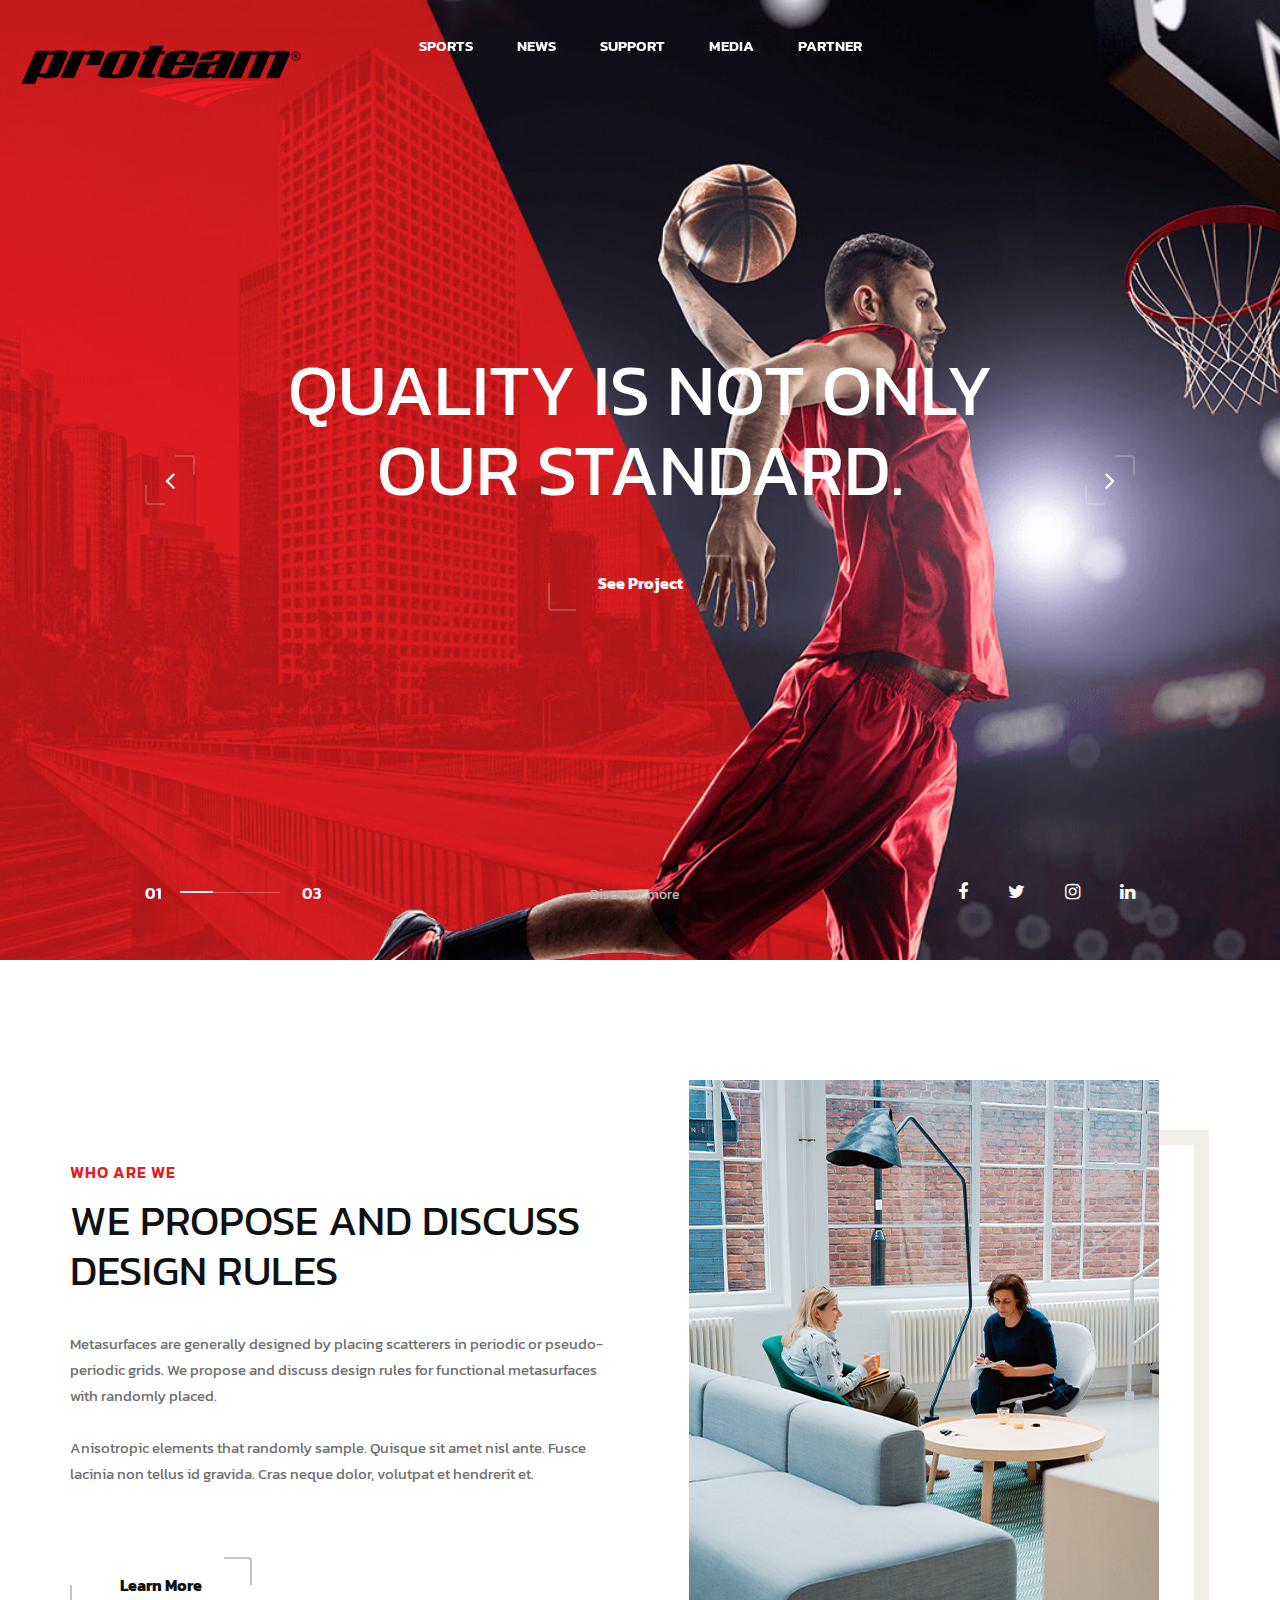
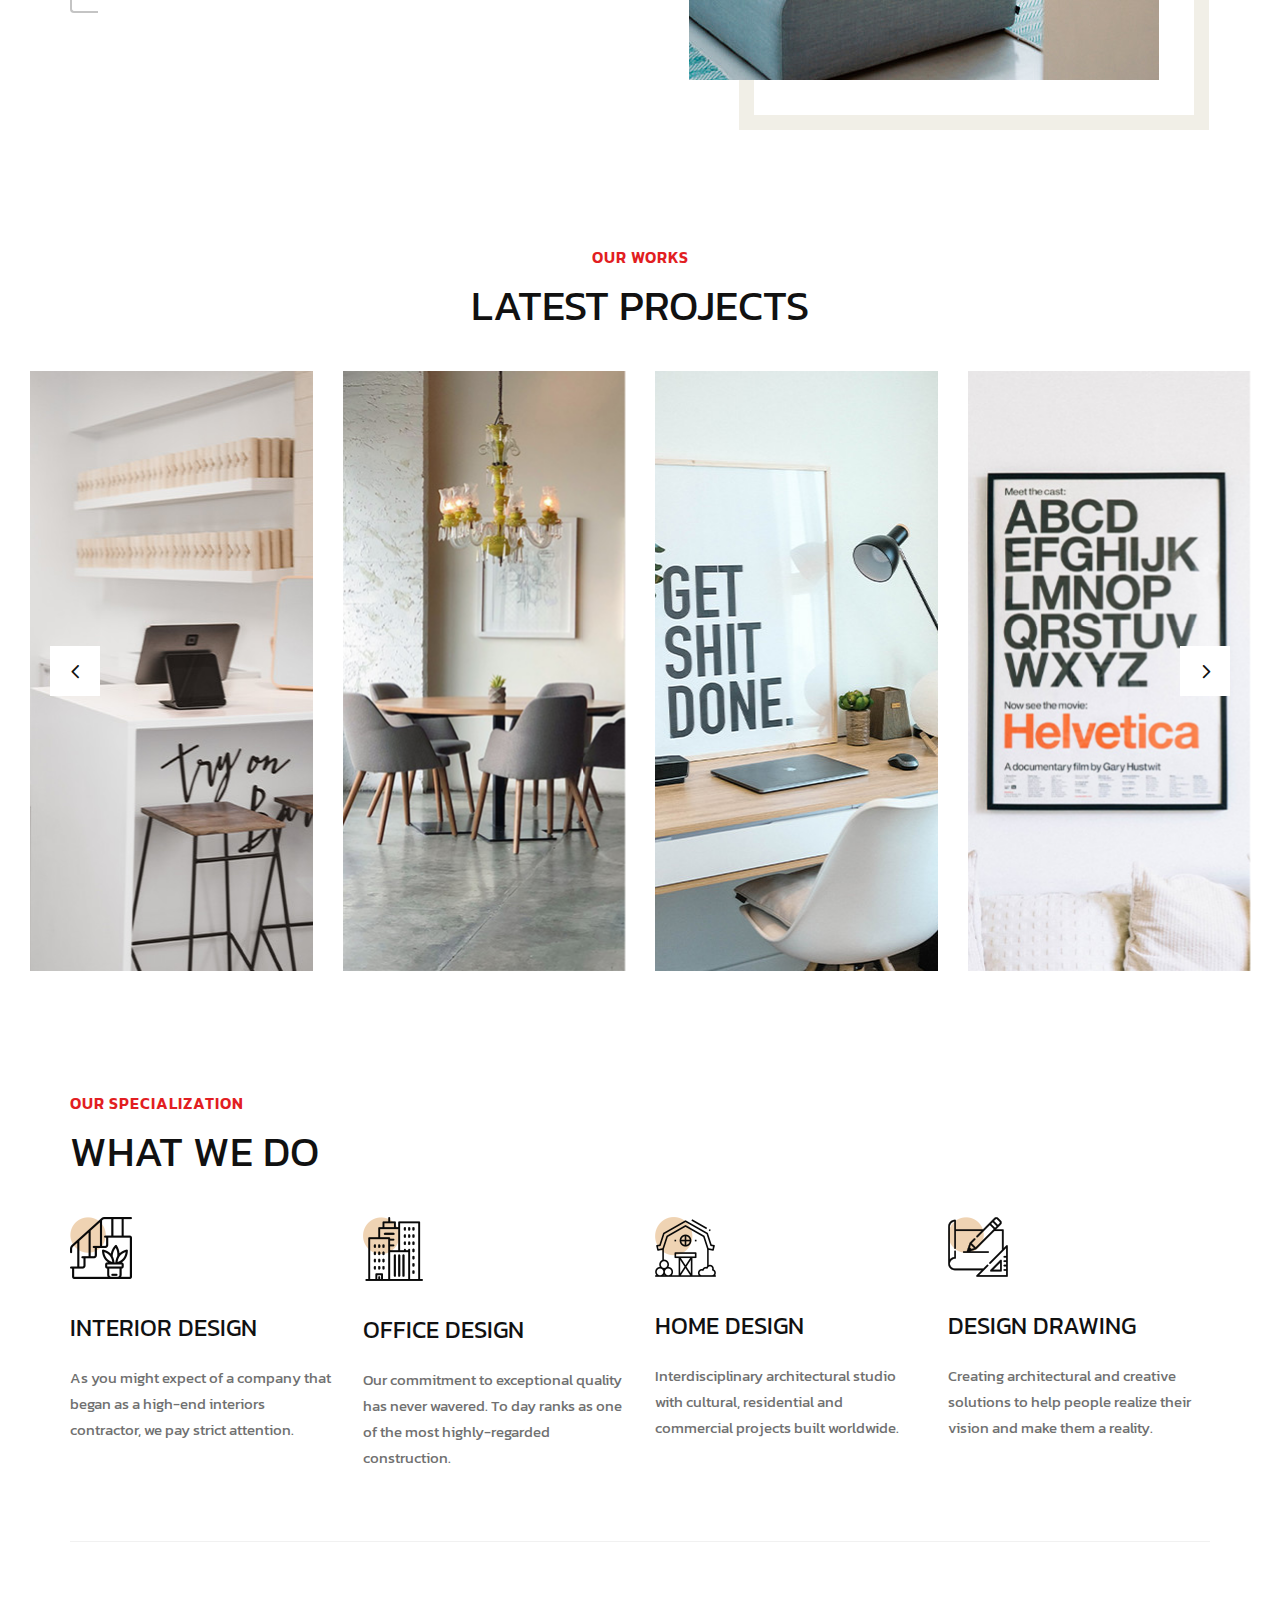
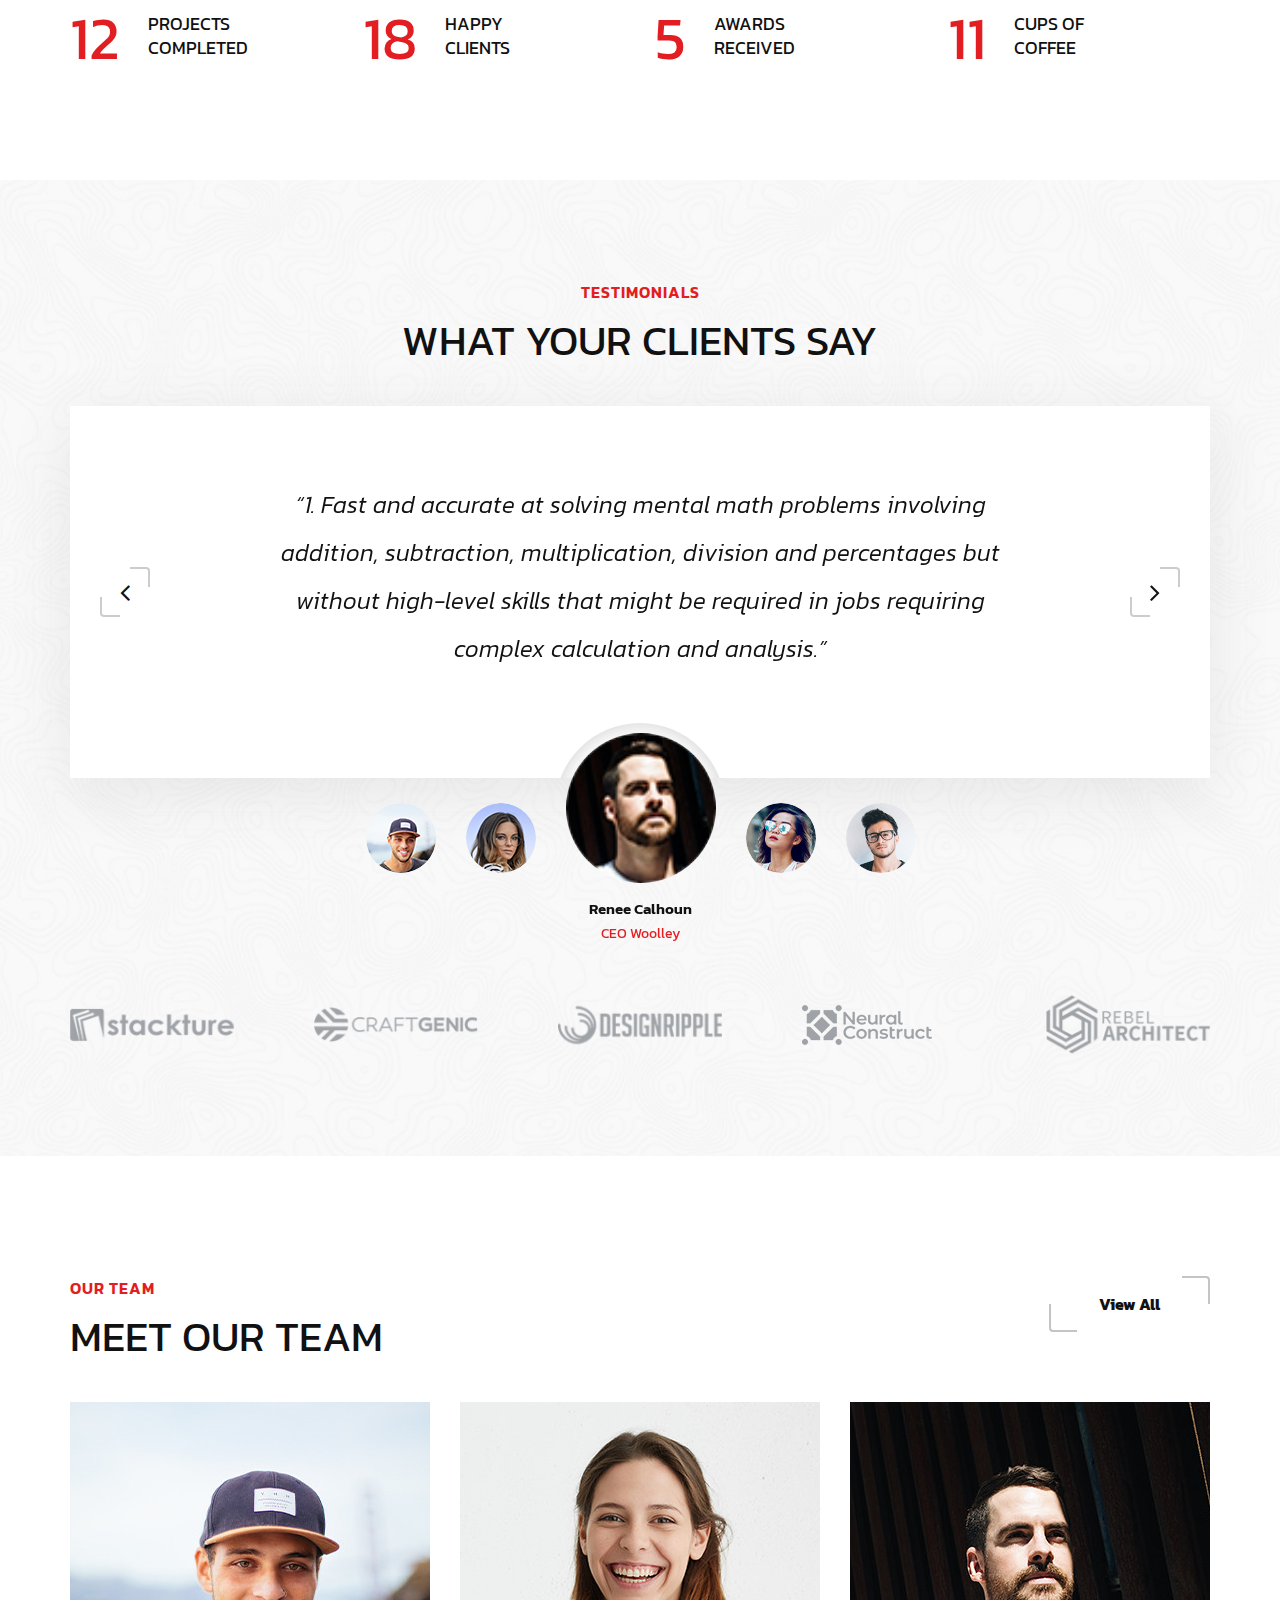
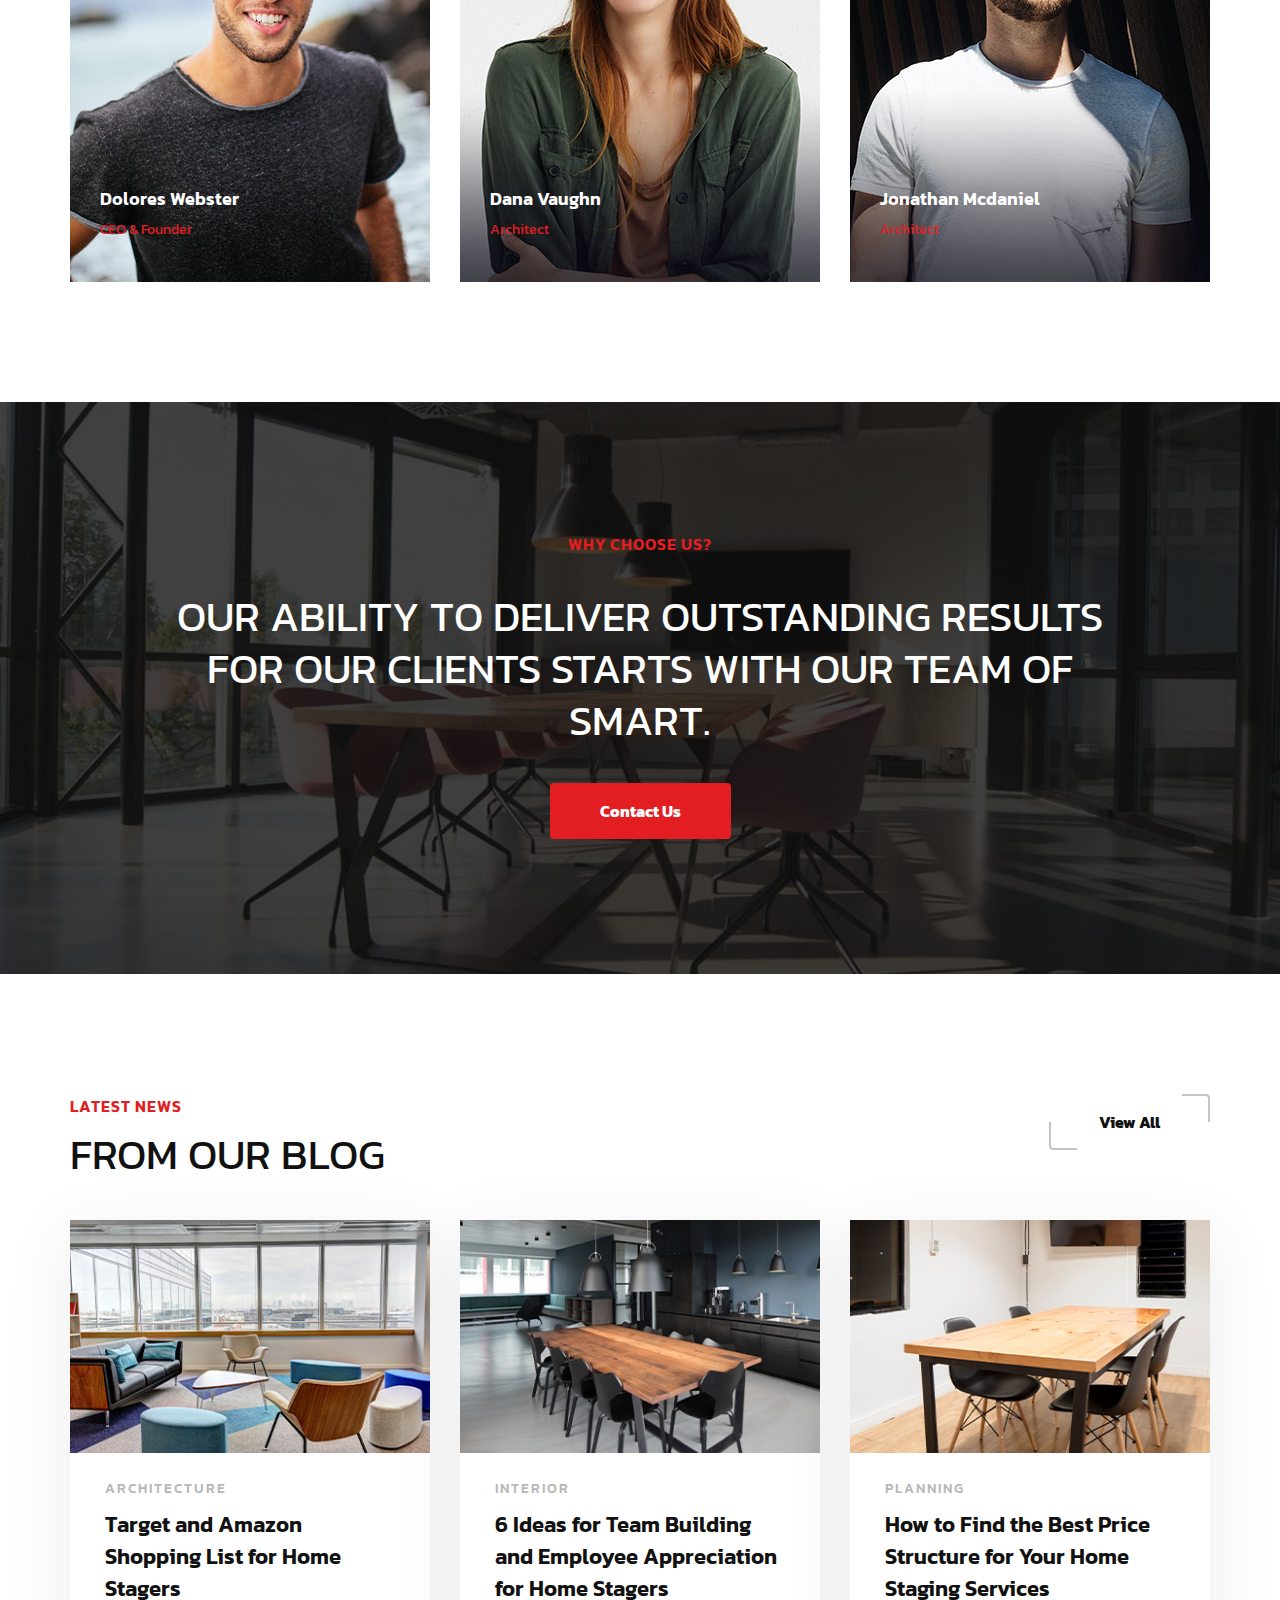
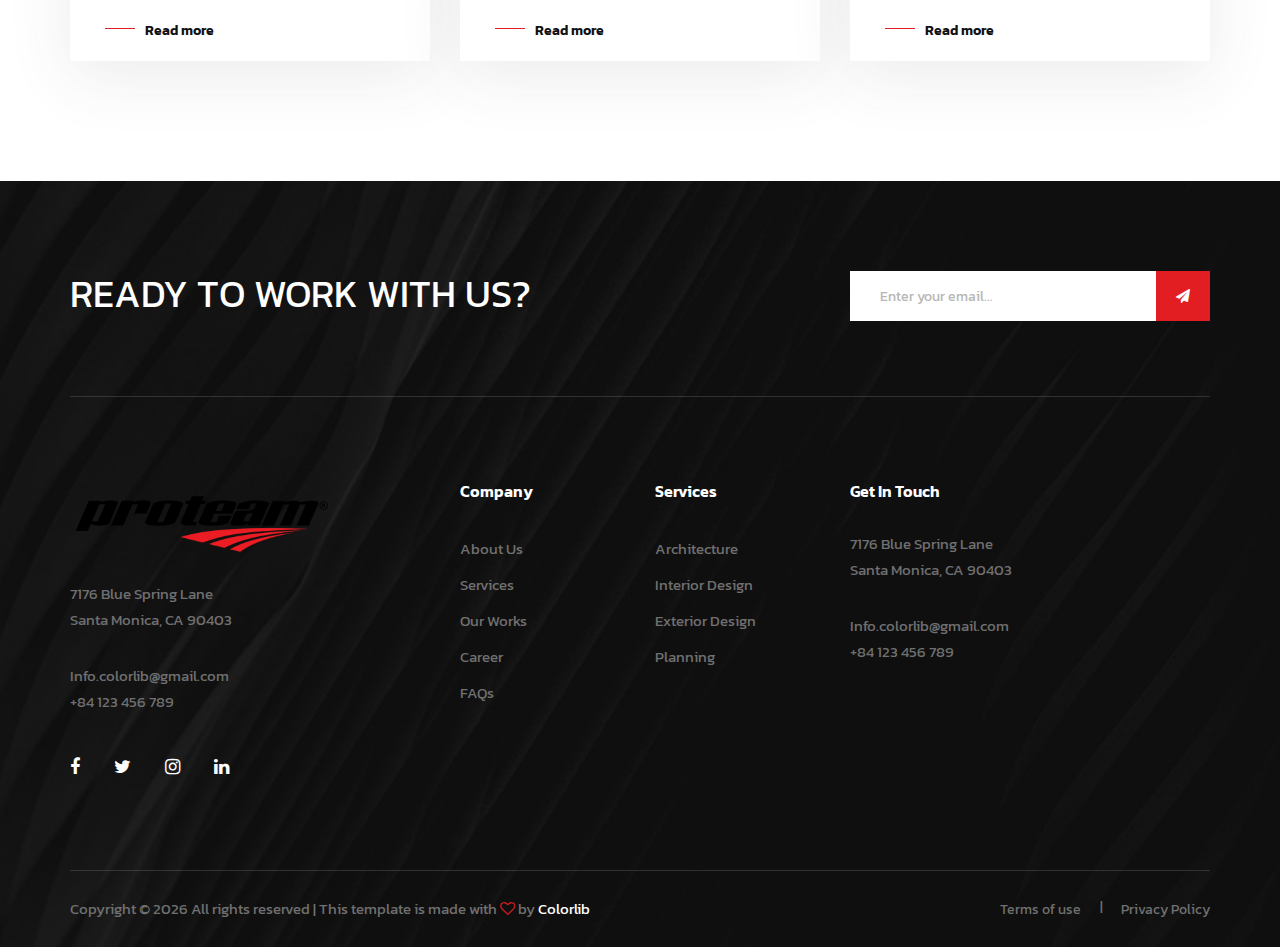
==== index.html @ 9d02757e "first commit" ====
<!DOCTYPE html>
<html lang="zxx">

<head>
    <meta charset="UTF-8">
    <meta name="description" content="Staging Template">
    <meta name="keywords" content="Staging, unica, creative, html">
    <meta name="viewport" content="width=device-width, initial-scale=1.0">
    <meta http-equiv="X-UA-Compatible" content="ie=edge">
    <title>Staging | Template</title>

    <!-- Google Font -->
    <link href="https://fonts.googleapis.com/css2?family=Kanit:wght@300;400;500;600;700;800;900&display=swap" rel="stylesheet">
    <link href="https://fonts.googleapis.com/css2?family=Kanit&display=swap" rel="stylesheet">

    <!-- Css Styles -->
    <link rel="stylesheet" href="css/bootstrap.min.css" type="text/css">
    <link rel="stylesheet" href="css/font-awesome.min.css" type="text/css">
    <link rel="stylesheet" href="css/elegant-icons.css" type="text/css">
    <link rel="stylesheet" href="css/owl.carousel.min.css" type="text/css">
    <link rel="stylesheet" href="css/slicknav.min.css" type="text/css">
    <link rel="stylesheet" href="css/slick.css" type="text/css">
    <link rel="stylesheet" href="css/style.css" type="text/css">
</head>

<body>
    <!-- Page Preloder -->
    <div id="preloder">
        <div class="loader"></div>
    </div>

    <!-- Offcanvas Menu Begin -->
    <div class="offcanvas-menu-overlay"></div>
    <div class="offcanvas-menu-wrapper">
        <div class="offcanvas__logo">
            <a href="#"><img src="img/logo.png" alt=""></a>
        </div>
        <div id="mobile-menu-wrap"></div>
        <div class="offcanvas__widget">
            <span>Call us for any questions</span>
            <h4>+01 123 456 789</h4>
        </div>
    </div>
    <!-- Offcanvas Menu End -->

    <!-- Header Section Begin -->
    <header class="header">
        <div class="container-fluid">
            <div class="row">
                <div class="col-lg-3">
                    <div class="header__logo">
                        <a href="#"><img src="img/logo.png" alt=""></a>
                    </div>
                </div>
                <div class="col-lg-6">
                    <nav class="header__menu mobile-menu">
                        <!-- <ul>
                            <li class="active"><a href="./index.html">Home</a></li>
                            <li><a href="./projects.html">Projects</a></li>
                            <li><a href="./about.html">About</a></li>
                            <li><a href="#">Pages</a>
                                <ul class="dropdown">
                                    <li><a href="./Project-details.html">Project Details</a></li>
                                    <li><a href="./about.html">About</a></li>
                                    <li><a href="./services.html">Services</a></li>
                                    <li><a href="./blog-details.html">Blog Details</a></li>
                                </ul>
                            </li>
                            <li><a href="./blog.html">Blog</a></li>
                            <li><a href="./contact.html">Contact</a></li>
                        </ul> -->
                        <ul>
                            <li><a href="#">SPORTS</a>
                                <ul class="dropdown">
                                    <li><a href="./Project-details.html">Project Details</a></li>
                                    <li><a href="./about.html">About</a></li>
                                    <li><a href="./services.html">Services</a></li>
                                    <li><a href="./blog-details.html">Blog Details</a></li>
                                </ul>
                            </li>
                            <li><a href="./projects.html">NEWS</a></li>
                            <li><a href="#">SUPPORT</a>
                                <ul class="dropdown">
                                    <li><a href="./Project-details.html">Project Details</a></li>
                                    <li><a href="./about.html">About</a></li>
                                    <li><a href="./services.html">Services</a></li>
                                    <li><a href="./blog-details.html">Blog Details</a></li>
                                </ul>
                            </li>
                            <li><a href="#">MEDIA</a>
                                <ul class="dropdown">
                                    <li><a href="./Project-details.html">Project Details</a></li>
                                    <li><a href="./about.html">About</a></li>
                                    <li><a href="./services.html">Services</a></li>
                                    <li><a href="./blog-details.html">Blog Details</a></li>
                                </ul>
                            </li>
                            <li><a href="#">PARTNER</a>
                                <ul class="dropdown">
                                    <li><a href="./Project-details.html">Project Details</a></li>
                                    <li><a href="./about.html">About</a></li>
                                    <li><a href="./services.html">Services</a></li>
                                    <li><a href="./blog-details.html">Blog Details</a></li>
                                </ul>
                            </li>
                        </ul>
                    </nav>
                </div>
            </div>
            <div class="canvas__open"><i class="fa fa-bars"></i></div>
        </div>
    </header>
    <!-- Header Section End -->

    <!-- Hero Section Begin -->
    <section class="hero">
        <div class="hero__slider owl-carousel">
            <div class="hero__items set-bg" data-setbg="img/banner/banner1.jpg">
                <div class="hero__text">
                    <h2>Quality is not only our standard.</h2>
                    <a href="#" class="primary-btn">See Project</a>
                    <a href="#" class="more_btn">Discover more</a>
                    <div class="hero__social">
                        <a href="#"><i class="fa fa-facebook"></i></a>
                        <a href="#"><i class="fa fa-twitter"></i></a>
                        <a href="#"><i class="fa fa-instagram"></i></a>
                        <a href="#"><i class="fa fa-linkedin"></i></a>
                    </div>
                </div>
            </div>
            <div class="hero__items set-bg" data-setbg="img/banner/banner2.jpg">
                <div class="hero__text">
                    <h2>Quality is not only our standard.</h2>
                    <a href="#" class="primary-btn">See Project</a>
                    <a href="#" class="more_btn">Discover more</a>
                    <div class="hero__social">
                        <a href="#"><i class="fa fa-facebook"></i></a>
                        <a href="#"><i class="fa fa-twitter"></i></a>
                        <a href="#"><i class="fa fa-instagram"></i></a>
                        <a href="#"><i class="fa fa-linkedin"></i></a>
                    </div>
                </div>
            </div>
            <div class="hero__items set-bg" data-setbg="img/banner/banner1.jpg">
                <div class="hero__text">
                    <h2>Quality is not only our standard.</h2>
                    <a href="#" class="primary-btn">See Project</a>
                    <a href="#" class="more_btn">Discover more</a>
                    <div class="hero__social">
                        <a href="#"><i class="fa fa-facebook"></i></a>
                        <a href="#"><i class="fa fa-twitter"></i></a>
                        <a href="#"><i class="fa fa-instagram"></i></a>
                        <a href="#"><i class="fa fa-linkedin"></i></a>
                    </div>
                </div>
            </div>
        </div>
        <div class="slide-num" id="snh-1"></div>
        <div class="slider__progress"><span></span></div>
    </section>
    <!-- Hero Section End -->

    <!-- About Section Begin -->
    <section class="about spad">
        <div class="container">
            <div class="row">
                <div class="col-lg-6">
                    <div class="about__text">
                        <div class="section-title">
                            <span>who are we</span>
                            <h2>We propose and discuss design rules</h2>
                        </div>
                        <div class="about__para__text">
                            <p>Metasurfaces are generally designed by placing scatterers in periodic or pseudo-periodic grids. We propose and discuss design rules for functional metasurfaces with randomly placed.
                            </p>
                            <p>Anisotropic elements that randomly sample. Quisque sit amet nisl ante. Fusce lacinia non tellus id gravida. Cras neque dolor, volutpat et hendrerit et.</p>
                        </div>
                        <a href="#" class="primary-btn normal-btn">Learn More</a>
                    </div>
                </div>
                <div class="col-lg-6">
                    <div class="about__pic">
                        <div class="about__pic__inner">
                            <img src="img/about-pic.jpg" alt="">
                        </div>
                    </div>
                </div>
            </div>
        </div>
    </section>
    <!-- About Section End -->

    <!-- Project Section Begin -->
    <section class="project">
        <div class="container-fluid">
            <div class="row">
                <div class="col-lg-12 text-center">
                    <div class="section-title">
                        <span>Our works</span>
                        <h2>Latest projects</h2>
                    </div>
                </div>
            </div>
            <div class="row">
                <div class="project__slider owl-carousel">
                    <div class="col-lg-3">
                        <div class="project__slider__item set-bg" data-setbg="img/project/project-1.jpg">
                            <div class="project__slider__item__hover">
                                <span>interiors</span>
                                <h5>Lower River Street Astoria</h5>
                            </div>
                        </div>
                    </div>
                    <div class="col-lg-3">
                        <div class="project__slider__item set-bg" data-setbg="img/project/project-2.jpg">
                            <div class="project__slider__item__hover">
                                <span>interiors</span>
                                <h5>Lower River Street Astoria</h5>
                            </div>
                        </div>
                    </div>
                    <div class="col-lg-3">
                        <div class="project__slider__item set-bg" data-setbg="img/project/project-3.jpg">
                            <div class="project__slider__item__hover">
                                <span>interiors</span>
                                <h5>Lower River Street Astoria</h5>
                            </div>
                        </div>
                    </div>
                    <div class="col-lg-3">
                        <div class="project__slider__item set-bg" data-setbg="img/project/project-4.jpg">
                            <div class="project__slider__item__hover">
                                <span>interiors</span>
                                <h5>Lower River Street Astoria</h5>
                            </div>
                        </div>
                    </div>
                    <div class="col-lg-3">
                        <div class="project__slider__item set-bg" data-setbg="img/project/project-2.jpg">
                            <div class="project__slider__item__hover">
                                <span>interiors</span>
                                <h5>Lower River Street Astoria</h5>
                            </div>
                        </div>
                    </div>
                </div>
            </div>
        </div>
    </section>
    <!-- Project Section End -->

    <!-- Services Section Begin -->
    <section class="services spad">
        <div class="container">
            <div class="row">
                <div class="col-lg-12">
                    <div class="section-title">
                        <span>Our specialization</span>
                        <h2>What we do</h2>
                    </div>
                </div>
            </div>
            <div class="row">
                <div class="col-lg-3 col-md-6 col-sm-6">
                    <div class="services__item">
                        <img src="img/services/services-1.png" alt="">
                        <h4>Interior Design</h4>
                        <p>As you might expect of a company that began as a high-end interiors contractor, we pay strict attention.
                        </p>
                    </div>
                </div>
                <div class="col-lg-3 col-md-6 col-sm-6">
                    <div class="services__item">
                        <img src="img/services/services-2.png" alt="">
                        <h4>Office Design</h4>
                        <p>Our commitment to exceptional quality has never wavered. To day ranks as one of the most highly-regarded construction.</p>
                    </div>
                </div>
                <div class="col-lg-3 col-md-6 col-sm-6">
                    <div class="services__item">
                        <img src="img/services/services-3.png" alt="">
                        <h4>Home Design</h4>
                        <p>Interdisciplinary architectural studio with cultural, residential and commercial projects built worldwide.</p>
                    </div>
                </div>
                <div class="col-lg-3 col-md-6 col-sm-6">
                    <div class="services__item">
                        <img src="img/services/services-4.png" alt="">
                        <h4>Design drawing</h4>
                        <p>Creating architectural and creative solutions to help people realize their vision and make them a reality.</p>
                    </div>
                </div>
            </div>
            <div class="counter__content">
                <div class="row">
                    <div class="col-lg-3 col-md-6 col-sm-6">
                        <div class="counter__item">
                            <div class="counter__item__number">
                                <h2 class="count">85</h2>
                            </div>
                            <div class="counter__item__text">
                                <h5>Projects<br /> Completed</h5>
                            </div>
                        </div>
                    </div>
                    <div class="col-lg-3 col-md-6 col-sm-6">
                        <div class="counter__item">
                            <div class="counter__item__number">
                                <h2 class="count">127</h2>
                            </div>
                            <div class="counter__item__text">
                                <h5>Happy<br /> Clients</h5>
                            </div>
                        </div>
                    </div>
                    <div class="col-lg-3 col-md-6 col-sm-6">
                        <div class="counter__item">
                            <div class="counter__item__number">
                                <h2 class="count">36</h2>
                            </div>
                            <div class="counter__item__text">
                                <h5>Awards<br /> Received</h5>
                            </div>
                        </div>
                    </div>
                    <div class="col-lg-3 col-md-6 col-sm-6">
                        <div class="counter__item">
                            <div class="counter__item__number">
                                <h2 class="count">74</h2>
                            </div>
                            <div class="counter__item__text">
                                <h5>Cups Of<br /> Coffee</h5>
                            </div>
                        </div>
                    </div>
                </div>
            </div>
        </div>
    </section>
    <!-- Services Section End -->

    <!-- Testimonial Section Begin -->
    <section class="testimonial spad set-bg" data-setbg="img/testimonial/testimonial-bg.jpg">
        <div class="container">
            <div class="row">
                <div class="col-lg-12 text-center">
                    <div class="section-title">
                        <span>Testimonials</span>
                        <h2>What your clients say</h2>
                    </div>
                </div>
            </div>
            <div class="row">
                <div class="col-lg-12">
                    <div class="testimonial__carousel">
                        <div class="testimonial__item">
                            <div class="row d-flex justify-content-center">
                                <div class="col-xl-9 col-lg-10">
                                    <p>“1. Fast and accurate at solving mental math problems involving addition, subtraction, multiplication, division and percentages but without high-level skills that might be required in jobs requiring complex calculation
                                        and analysis.”
                                    </p>
                                </div>
                            </div>
                        </div>
                        <div class="testimonial__item">
                            <div class="row d-flex justify-content-center">
                                <div class="col-xl-9 col-lg-10">
                                    <p>“2. Fast and accurate at solving mental math problems involving addition, subtraction, multiplication, division and percentages but without high-level skills that might be required in jobs requiring complex calculation
                                        and analysis.”
                                    </p>
                                </div>
                            </div>
                        </div>
                        <div class="testimonial__item">
                            <div class="row d-flex justify-content-center">
                                <div class="col-xl-9 col-lg-10">
                                    <p>“3. Fast and accurate at solving mental math problems involving addition, subtraction, multiplication, division and percentages but without high-level skills that might be required in jobs requiring complex calculation
                                        and analysis.”
                                    </p>
                                </div>
                            </div>
                        </div>
                        <div class="testimonial__item">
                            <div class="row d-flex justify-content-center">
                                <div class="col-xl-9 col-lg-10">
                                    <p>“4. Fast and accurate at solving mental math problems involving addition, subtraction, multiplication, division and percentages but without high-level skills that might be required in jobs requiring complex calculation
                                        and analysis.”
                                    </p>
                                </div>
                            </div>
                        </div>
                        <div class="testimonial__item">
                            <div class="row d-flex justify-content-center">
                                <div class="col-lg-9">
                                    <p>“5. Fast and accurate at solving mental math problems involving addition, subtraction, multiplication, division and percentages but without high-level skills that might be required in jobs requiring complex calculation
                                        and analysis.”
                                    </p>
                                </div>
                            </div>
                        </div>
                    </div>
                </div>
            </div>
            <div class="row d-flex justify-content-center">
                <div class="col-xl-6 col-lg-8 col-md-7 col-sm-10 ">
                    <div class="testimonial__client">
                        <div class="testimonial__client__item add">
                            <div class="testimonial__client__pic">
                                <img src="img/testimonial/ta-1.png" alt="">
                            </div>
                            <div class="testimonial__client__text">
                                <h5>Renee Calhoun</h5>
                                <span>CEO Woolley</span>
                            </div>
                        </div>
                        <div class="testimonial__client__item">
                            <div class="testimonial__client__pic">
                                <img src="img/testimonial/ta-2.png" alt="">
                            </div>
                            <div class="testimonial__client__text">
                                <h5>Renee Calhoun</h5>
                                <span>CEO Woolley</span>
                            </div>
                        </div>
                        <div class="testimonial__client__item">
                            <div class="testimonial__client__pic">
                                <img src="img/testimonial/ta-3.png" alt="">
                            </div>
                            <div class="testimonial__client__text">
                                <h5>Renee Calhoun</h5>
                                <span>CEO Woolley</span>
                            </div>
                        </div>
                        <div class="testimonial__client__item">
                            <div class="testimonial__client__pic">
                                <img src="img/testimonial/ta-4.png" alt="">
                            </div>
                            <div class="testimonial__client__text">
                                <h5>Renee Calhoun</h5>
                                <span>CEO Woolley</span>
                            </div>
                        </div>
                        <div class="testimonial__client__item">
                            <div class="testimonial__client__pic">
                                <img src="img/testimonial/ta-5.png" alt="">
                            </div>
                            <div class="testimonial__client__text">
                                <h5>Renee Calhoun</h5>
                                <span>CEO Woolley</span>
                            </div>
                        </div>
                    </div>
                </div>
            </div>
            <div class="row">
                <div class="col-lg-12">
                    <div class="logo__carousel owl-carousel">
                        <div class="logo__carousel__item">
                            <a href="#"><img src="img/logo/logo-1.png" alt=""></a>
                        </div>
                        <div class="logo__carousel__item">
                            <a href="#"><img src="img/logo/logo-2.png" alt=""></a>
                        </div>
                        <div class="logo__carousel__item">
                            <a href="#"><img src="img/logo/logo-3.png" alt=""></a>
                        </div>
                        <div class="logo__carousel__item">
                            <a href="#"><img src="img/logo/logo-4.png" alt=""></a>
                        </div>
                        <div class="logo__carousel__item">
                            <a href="#"><img src="img/logo/logo-5.png" alt=""></a>
                        </div>
                        <div class="logo__carousel__item">
                            <a href="#"><img src="img/logo/logo-3.png" alt=""></a>
                        </div>
                    </div>
                </div>
            </div>
        </div>
    </section>
    <!-- Testimonial Section End -->

    <!-- Team Section Begin -->
    <section class="team spad">
        <div class="container">
            <div class="row">
                <div class="col-lg-9 col-md-8 col-sm-6">
                    <div class="section-title">
                        <span>Our Team</span>
                        <h2>Meet our team</h2>
                    </div>
                </div>
                <div class="col-lg-3 col-md-4 col-sm-6">
                    <div class="team__btn">
                        <a href="#" class="primary-btn normal-btn">View All</a>
                    </div>
                </div>
            </div>
            <div class="row">
                <div class="col-lg-4 col-md-6">
                    <div class="team__item set-bg" data-setbg="img/team/team-1.jpg">
                        <div class="team__text">
                            <div class="team__title">
                                <h5>Dolores Webster</h5>
                                <span>CEO & Founder</span>
                            </div>
                            <p>Vestibulum dapibus odio quam, sit amet hendrerit dui ultricies consectetur. Ut viverra porta leo, non tincidunt mauris condimentum eget. Vivamus non turpis elit. Aenean ultricies nisl sit amet.</p>
                            <div class="team__social">
                                <a href="#"><i class="fa fa-facebook"></i></a>
                                <a href="#"><i class="fa fa-twitter"></i></a>
                                <a href="#"><i class="fa fa-instagram"></i></a>
                            </div>
                        </div>
                    </div>
                </div>
                <div class="col-lg-4 col-md-6">
                    <div class="team__item set-bg" data-setbg="img/team/team-2.jpg">
                        <div class="team__text">
                            <div class="team__title">
                                <h5>Dana Vaughn</h5>
                                <span>Architect</span>
                            </div>
                            <p>Vestibulum dapibus odio quam, sit amet hendrerit dui ultricies consectetur. Ut viverra porta leo, non tincidunt mauris condimentum eget. Vivamus non turpis elit. Aenean ultricies nisl sit amet.</p>
                            <div class="team__social">
                                <a href="#"><i class="fa fa-facebook"></i></a>
                                <a href="#"><i class="fa fa-twitter"></i></a>
                                <a href="#"><i class="fa fa-instagram"></i></a>
                            </div>
                        </div>
                    </div>
                </div>
                <div class="col-lg-4 col-md-6">
                    <div class="team__item set-bg" data-setbg="img/team/team-3.jpg">
                        <div class="team__text">
                            <div class="team__title">
                                <h5>Jonathan Mcdaniel</h5>
                                <span>Architect</span>
                            </div>
                            <p>Vestibulum dapibus odio quam, sit amet hendrerit dui ultricies consectetur. Ut viverra porta leo, non tincidunt mauris condimentum eget. Vivamus non turpis elit. Aenean ultricies nisl sit amet.</p>
                            <div class="team__social">
                                <a href="#"><i class="fa fa-facebook"></i></a>
                                <a href="#"><i class="fa fa-twitter"></i></a>
                                <a href="#"><i class="fa fa-instagram"></i></a>
                            </div>
                        </div>
                    </div>
                </div>
            </div>
        </div>
    </section>
    <!-- Team Section End -->

    <!-- Call To Action Section Begin -->
    <section class="callto spad set-bg" data-setbg="img/call-bg.jpg">
        <div class="container">
            <div class="row d-flex justify-content-center">
                <div class="col-lg-10 text-center">
                    <div class="callto__text">
                        <span>Why choose us?</span>
                        <h2>Our Ability To Deliver Outstanding Results For Our Clients Starts With Our Team Of Smart.
                        </h2>
                        <a href="#" class="primary-btn">Contact Us</a>
                    </div>
                </div>
            </div>
        </div>
    </section>
    <!-- Call To Action Section End -->

    <!-- Latest Section Begin -->
    <section class="latest spad">
        <div class="container">
            <div class="row">
                <div class="col-lg-9 col-md-8 col-sm-6">
                    <div class="section-title">
                        <span>Latest News</span>
                        <h2>From our blog</h2>
                    </div>
                </div>
                <div class="col-lg-3 col-md-4 col-sm-6">
                    <div class="latest__btn">
                        <a href="#" class="primary-btn normal-btn">View All</a>
                    </div>
                </div>
            </div>
            <div class="row">
                <div class="col-lg-4 col-md-6 col-sm-6">
                    <div class="latest__item">
                        <div class="latest__item__pic">
                            <img src="img/blog/latest-1.jpg" alt="">
                        </div>
                        <div class="latest__item__text">
                            <span>Architecture</span>
                            <h4>Target and Amazon Shopping List for Home Stagers</h4>
                            <a href="#">Read more</a>
                        </div>
                    </div>
                </div>
                <div class="col-lg-4 col-md-6 col-sm-6">
                    <div class="latest__item">
                        <div class="latest__item__pic">
                            <img src="img/blog/latest-2.jpg" alt="">
                        </div>
                        <div class="latest__item__text">
                            <span>Interior</span>
                            <h4>6 Ideas for Team Building and Employee Appreciation for Home Stagers</h4>
                            <a href="#">Read more</a>
                        </div>
                    </div>
                </div>
                <div class="col-lg-4 col-md-6 col-sm-6">
                    <div class="latest__item">
                        <div class="latest__item__pic">
                            <img src="img/blog/latest-3.jpg" alt="">
                        </div>
                        <div class="latest__item__text">
                            <span>Planning</span>
                            <h4>How to Find the Best Price Structure for Your Home Staging Services</h4>
                            <a href="#">Read more</a>
                        </div>
                    </div>
                </div>
            </div>
        </div>
    </section>
    <!-- Latest Section End -->

    <!-- Footer Section Begin -->
    <footer class="footer set-bg" data-setbg="img/footer-bg.jpg">
        <div class="container">
            <div class="footer__top">
                <div class="row">
                    <div class="col-lg-8 col-md-6">
                        <div class="footer__top__text">
                            <h2>Ready To Work With Us?</h2>
                        </div>
                    </div>
                    <div class="col-lg-4 col-md-6">
                        <div class="footer__top__newslatter">
                            <form action="#">
                                <input type="text" placeholder="Enter your email...">
                                <button type="submit"><i class="fa fa-send"></i></button>
                            </form>
                        </div>
                    </div>
                </div>
            </div>
            <div class="row">
                <div class="col-lg-3 col-md-6 col-sm-6">
                    <div class="footer__about">
                        <div class="footer__logo">
                            <a href="#"><img src="img/logo.png" alt=""></a>
                        </div>
                        <p>7176 Blue Spring Lane <br />Santa Monica, CA 90403</p>
                        <ul>
                            <li>Info.colorlib@gmail.com</li>
                            <li>+84 123 456 789</li>
                        </ul>
                        <div class="footer__social">
                            <a href="#"><i class="fa fa-facebook"></i></a>
                            <a href="#"><i class="fa fa-twitter"></i></a>
                            <a href="#"><i class="fa fa-instagram"></i></a>
                            <a href="#"><i class="fa fa-linkedin"></i></a>
                        </div>
                    </div>
                </div>
                <div class="col-lg-2 offset-lg-1 col-md-3 col-sm-6">
                    <div class="footer__widget">
                        <h6>Company</h6>
                        <ul>
                            <li><a href="#">About Us</a></li>
                            <li><a href="#">Services</a></li>
                            <li><a href="#">Our Works</a></li>
                            <li><a href="#">Career</a></li>
                            <li><a href="#">FAQs</a></li>
                        </ul>
                    </div>
                </div>
                <div class="col-lg-2 col-md-3 col-sm-6">
                    <div class="footer__widget">
                        <h6>Services</h6>
                        <ul>
                            <li><a href="#">Architecture</a></li>
                            <li><a href="#">Interior Design</a></li>
                            <li><a href="#">Exterior Design</a></li>
                            <li><a href="#">Planning</a></li>
                        </ul>
                    </div>
                </div>
                <div class="col-lg-4 col-md-6 col-sm-6">
                    <div class="footer__address">
                        <h6>Get In Touch</h6>
                        <p>7176 Blue Spring Lane <br />Santa Monica, CA 90403</p>
                        <ul>
                            <li>Info.colorlib@gmail.com</li>
                            <li>+84 123 456 789</li>
                        </ul>
                    </div>
                </div>
            </div>
            <div class="copyright">
                <div class="row">
                    <div class="col-lg-8 col-md-7">
                        <div class="copyright__text">
                            <p>Copyright ©
                                <script>
                                    document.write(new Date().getFullYear());
                                </script> All rights reserved | This template is made with <i class="fa fa-heart-o" aria-hidden="true"></i> by <a href="https://colorlib.com" target="_blank">Colorlib</a>
                            </p>
                        </div>
                    </div>
                    <div class="col-lg-4 col-md-5">
                        <div class="copyright__widget">
                            <a href="#">Terms of use</a>
                            <a href="#">Privacy Policy</a>
                        </div>
                    </div>
                </div>
            </div>
        </div>
    </footer>
    <!-- Footer Section End -->

    <!-- Js Plugins -->
    <script src="js/jquery-3.3.1.min.js"></script>
    <script src="js/bootstrap.min.js"></script>
    <script src="js/jquery.slicknav.js"></script>
    <script src="js/owl.carousel.min.js"></script>
    <script src="js/slick.min.js"></script>
    <script src="js/main.js"></script>
</body>

</html>
---- css/elegant-icons.css ----
@font-face {
	font-family: 'ElegantIcons';
	src:url('../fonts/ElegantIcons.eot');
	src:url('../fonts/ElegantIcons.eot?#iefix') format('embedded-opentype'),
		url('../fonts/ElegantIcons.woff') format('woff'),
		url('../fonts/ElegantIcons.ttf') format('truetype'),
		url('../fonts/ElegantIcons.svg#ElegantIcons') format('svg');
	font-weight: normal;
	font-style: normal;
}

/* Use the following CSS code if you want to use data attributes for inserting your icons */
[data-icon]:before {
	font-family: 'ElegantIcons';
	content: attr(data-icon);
	speak: none;
	font-weight: normal;
	font-variant: normal;
	text-transform: none;
	line-height: 1;
	-webkit-font-smoothing: antialiased;
	-moz-osx-font-smoothing: grayscale;
}

/* Use the following CSS code if you want to have a class per icon */
/*
Instead of a list of all class selectors,
you can use the generic selector below, but it's slower:
[class*="your-class-prefix"] {
*/
.arrow_up, .arrow_down, .arrow_left, .arrow_right, .arrow_left-up, .arrow_right-up, .arrow_right-down, .arrow_left-down, .arrow-up-down, .arrow_up-down_alt, .arrow_left-right_alt, .arrow_left-right, .arrow_expand_alt2, .arrow_expand_alt, .arrow_condense, .arrow_expand, .arrow_move, .arrow_carrot-up, .arrow_carrot-down, .arrow_carrot-left, .arrow_carrot-right, .arrow_carrot-2up, .arrow_carrot-2down, .arrow_carrot-2left, .arrow_carrot-2right, .arrow_carrot-up_alt2, .arrow_carrot-down_alt2, .arrow_carrot-left_alt2, .arrow_carrot-right_alt2, .arrow_carrot-2up_alt2, .arrow_carrot-2down_alt2, .arrow_carrot-2left_alt2, .arrow_carrot-2right_alt2, .arrow_triangle-up, .arrow_triangle-down, .arrow_triangle-left, .arrow_triangle-right, .arrow_triangle-up_alt2, .arrow_triangle-down_alt2, .arrow_triangle-left_alt2, .arrow_triangle-right_alt2, .arrow_back, .icon_minus-06, .icon_plus, .icon_close, .icon_check, .icon_minus_alt2, .icon_plus_alt2, .icon_close_alt2, .icon_check_alt2, .icon_zoom-out_alt, .icon_zoom-in_alt, .icon_search, .icon_box-empty, .icon_box-selected, .icon_minus-box, .icon_plus-box, .icon_box-checked, .icon_circle-empty, .icon_circle-slelected, .icon_stop_alt2, .icon_stop, .icon_pause_alt2, .icon_pause, .icon_menu, .icon_menu-square_alt2, .icon_menu-circle_alt2, .icon_ul, .icon_ol, .icon_adjust-horiz, .icon_adjust-vert, .icon_document_alt, .icon_documents_alt, .icon_pencil, .icon_pencil-edit_alt, .icon_pencil-edit, .icon_folder-alt, .icon_folder-open_alt, .icon_folder-add_alt, .icon_info_alt, .icon_error-oct_alt, .icon_error-circle_alt, .icon_error-triangle_alt, .icon_question_alt2, .icon_question, .icon_comment_alt, .icon_chat_alt, .icon_vol-mute_alt, .icon_volume-low_alt, .icon_volume-high_alt, .icon_quotations, .icon_quotations_alt2, .icon_clock_alt, .icon_lock_alt, .icon_lock-open_alt, .icon_key_alt, .icon_cloud_alt, .icon_cloud-upload_alt, .icon_cloud-download_alt, .icon_image, .icon_images, .icon_lightbulb_alt, .icon_gift_alt, .icon_house_alt, .icon_genius, .icon_mobile, .icon_tablet, .icon_laptop, .icon_desktop, .icon_camera_alt, .icon_mail_alt, .icon_cone_alt, .icon_ribbon_alt, .icon_bag_alt, .icon_creditcard, .icon_cart_alt, .icon_paperclip, .icon_tag_alt, .icon_tags_alt, .icon_trash_alt, .icon_cursor_alt, .icon_mic_alt, .icon_compass_alt, .icon_pin_alt, .icon_pushpin_alt, .icon_map_alt, .icon_drawer_alt, .icon_toolbox_alt, .icon_book_alt, .icon_calendar, .icon_film, .icon_table, .icon_contacts_alt, .icon_headphones, .icon_lifesaver, .icon_piechart, .icon_refresh, .icon_link_alt, .icon_link, .icon_loading, .icon_blocked, .icon_archive_alt, .icon_heart_alt, .icon_star_alt, .icon_star-half_alt, .icon_star, .icon_star-half, .icon_tools, .icon_tool, .icon_cog, .icon_cogs, .arrow_up_alt, .arrow_down_alt, .arrow_left_alt, .arrow_right_alt, .arrow_left-up_alt, .arrow_right-up_alt, .arrow_right-down_alt, .arrow_left-down_alt, .arrow_condense_alt, .arrow_expand_alt3, .arrow_carrot_up_alt, .arrow_carrot-down_alt, .arrow_carrot-left_alt, .arrow_carrot-right_alt, .arrow_carrot-2up_alt, .arrow_carrot-2dwnn_alt, .arrow_carrot-2left_alt, .arrow_carrot-2right_alt, .arrow_triangle-up_alt, .arrow_triangle-down_alt, .arrow_triangle-left_alt, .arrow_triangle-right_alt, .icon_minus_alt, .icon_plus_alt, .icon_close_alt, .icon_check_alt, .icon_zoom-out, .icon_zoom-in, .icon_stop_alt, .icon_menu-square_alt, .icon_menu-circle_alt, .icon_document, .icon_documents, .icon_pencil_alt, .icon_folder, .icon_folder-open, .icon_folder-add, .icon_folder_upload, .icon_folder_download, .icon_info, .icon_error-circle, .icon_error-oct, .icon_error-triangle, .icon_question_alt, .icon_comment, .icon_chat, .icon_vol-mute, .icon_volume-low, .icon_volume-high, .icon_quotations_alt, .icon_clock, .icon_lock, .icon_lock-open, .icon_key, .icon_cloud, .icon_cloud-upload, .icon_cloud-download, .icon_lightbulb, .icon_gift, .icon_house, .icon_camera, .icon_mail, .icon_cone, .icon_ribbon, .icon_bag, .icon_cart, .icon_tag, .icon_tags, .icon_trash, .icon_cursor, .icon_mic, .icon_compass, .icon_pin, .icon_pushpin, .icon_map, .icon_drawer, .icon_toolbox, .icon_book, .icon_contacts, .icon_archive, .icon_heart, .icon_profile, .icon_group, .icon_grid-2x2, .icon_grid-3x3, .icon_music, .icon_pause_alt, .icon_phone, .icon_upload, .icon_download, .social_facebook, .social_twitter, .social_pinterest, .social_googleplus, .social_tumblr, .social_tumbleupon, .social_wordpress, .social_instagram, .social_dribbble, .social_vimeo, .social_linkedin, .social_rss, .social_deviantart, .social_share, .social_myspace, .social_skype, .social_youtube, .social_picassa, .social_googledrive, .social_flickr, .social_blogger, .social_spotify, .social_delicious, .social_facebook_circle, .social_twitter_circle, .social_pinterest_circle, .social_googleplus_circle, .social_tumblr_circle, .social_stumbleupon_circle, .social_wordpress_circle, .social_instagram_circle, .social_dribbble_circle, .social_vimeo_circle, .social_linkedin_circle, .social_rss_circle, .social_deviantart_circle, .social_share_circle, .social_myspace_circle, .social_skype_circle, .social_youtube_circle, .social_picassa_circle, .social_googledrive_alt2, .social_flickr_circle, .social_blogger_circle, .social_spotify_circle, .social_delicious_circle, .social_facebook_square, .social_twitter_square, .social_pinterest_square, .social_googleplus_square, .social_tumblr_square, .social_stumbleupon_square, .social_wordpress_square, .social_instagram_square, .social_dribbble_square, .social_vimeo_square, .social_linkedin_square, .social_rss_square, .social_deviantart_square, .social_share_square, .social_myspace_square, .social_skype_square, .social_youtube_square, .social_picassa_square, .social_googledrive_square, .social_flickr_square, .social_blogger_square, .social_spotify_square, .social_delicious_square, .icon_printer, .icon_calulator, .icon_building, .icon_floppy, .icon_drive, .icon_search-2, .icon_id, .icon_id-2, .icon_puzzle, .icon_like, .icon_dislike, .icon_mug, .icon_currency, .icon_wallet, .icon_pens, .icon_easel, .icon_flowchart, .icon_datareport, .icon_briefcase, .icon_shield, .icon_percent, .icon_globe, .icon_globe-2, .icon_target, .icon_hourglass, .icon_balance, .icon_rook, .icon_printer-alt, .icon_calculator_alt, .icon_building_alt, .icon_floppy_alt, .icon_drive_alt, .icon_search_alt, .icon_id_alt, .icon_id-2_alt, .icon_puzzle_alt, .icon_like_alt, .icon_dislike_alt, .icon_mug_alt, .icon_currency_alt, .icon_wallet_alt, .icon_pens_alt, .icon_easel_alt, .icon_flowchart_alt, .icon_datareport_alt, .icon_briefcase_alt, .icon_shield_alt, .icon_percent_alt, .icon_globe_alt, .icon_clipboard {
	font-family: 'ElegantIcons';
	speak: none;
	font-style: normal;
	font-weight: normal;
	font-variant: normal;
	text-transform: none;
	line-height: 1;
	-webkit-font-smoothing: antialiased;
}
.arrow_up:before {
	content: "\21";
}
.arrow_down:before {
	content: "\22";
}
.arrow_left:before {
	content: "\23";
}
.arrow_right:before {
	content: "\24";
}
.arrow_left-up:before {
	content: "\25";
}
.arrow_right-up:before {
	content: "\26";
}
.arrow_right-down:before {
	content: "\27";
}
.arrow_left-down:before {
	content: "\28";
}
.arrow-up-down:before {
	content: "\29";
}
.arrow_up-down_alt:before {
	content: "\2a";
}
.arrow_left-right_alt:before {
	content: "\2b";
}
.arrow_left-right:before {
	content: "\2c";
}
.arrow_expand_alt2:before {
	content: "\2d";
}
.arrow_expand_alt:before {
	content: "\2e";
}
.arrow_condense:before {
	content: "\2f";
}
.arrow_expand:before {
	content: "\30";
}
.arrow_move:before {
	content: "\31";
}
.arrow_carrot-up:before {
	content: "\32";
}
.arrow_carrot-down:before {
	content: "\33";
}
.arrow_carrot-left:before {
	content: "\34";
}
.arrow_carrot-right:before {
	content: "\35";
}
.arrow_carrot-2up:before {
	content: "\36";
}
.arrow_carrot-2down:before {
	content: "\37";
}
.arrow_carrot-2left:before {
	content: "\38";
}
.arrow_carrot-2right:before {
	content: "\39";
}
.arrow_carrot-up_alt2:before {
	content: "\3a";
}
.arrow_carrot-down_alt2:before {
	content: "\3b";
}
.arrow_carrot-left_alt2:before {
	content: "\3c";
}
.arrow_carrot-right_alt2:before {
	content: "\3d";
}
.arrow_carrot-2up_alt2:before {
	content: "\3e";
}
.arrow_carrot-2down_alt2:before {
	content: "\3f";
}
.arrow_carrot-2left_alt2:before {
	content: "\40";
}
.arrow_carrot-2right_alt2:before {
	content: "\41";
}
.arrow_triangle-up:before {
	content: "\42";
}
.arrow_triangle-down:before {
	content: "\43";
}
.arrow_triangle-left:before {
	content: "\44";
}
.arrow_triangle-right:before {
	content: "\45";
}
.arrow_triangle-up_alt2:before {
	content: "\46";
}
.arrow_triangle-down_alt2:before {
	content: "\47";
}
.arrow_triangle-left_alt2:before {
	content: "\48";
}
.arrow_triangle-right_alt2:before {
	content: "\49";
}
.arrow_back:before {
	content: "\4a";
}
.icon_minus-06:before {
	content: "\4b";
}
.icon_plus:before {
	content: "\4c";
}
.icon_close:before {
	content: "\4d";
}
.icon_check:before {
	content: "\4e";
}
.icon_minus_alt2:before {
	content: "\4f";
}
.icon_plus_alt2:before {
	content: "\50";
}
.icon_close_alt2:before {
	content: "\51";
}
.icon_check_alt2:before {
	content: "\52";
}
.icon_zoom-out_alt:before {
	content: "\53";
}
.icon_zoom-in_alt:before {
	content: "\54";
}
.icon_search:before {
	content: "\55";
}
.icon_box-empty:before {
	content: "\56";
}
.icon_box-selected:before {
	content: "\57";
}
.icon_minus-box:before {
	content: "\58";
}
.icon_plus-box:before {
	content: "\59";
}
.icon_box-checked:before {
	content: "\5a";
}
.icon_circle-empty:before {
	content: "\5b";
}
.icon_circle-slelected:before {
	content: "\5c";
}
.icon_stop_alt2:before {
	content: "\5d";
}
.icon_stop:before {
	content: "\5e";
}
.icon_pause_alt2:before {
	content: "\5f";
}
.icon_pause:before {
	content: "\60";
}
.icon_menu:before {
	content: "\61";
}
.icon_menu-square_alt2:before {
	content: "\62";
}
.icon_menu-circle_alt2:before {
	content: "\63";
}
.icon_ul:before {
	content: "\64";
}
.icon_ol:before {
	content: "\65";
}
.icon_adjust-horiz:before {
	content: "\66";
}
.icon_adjust-vert:before {
	content: "\67";
}
.icon_document_alt:before {
	content: "\68";
}
.icon_documents_alt:before {
	content: "\69";
}
.icon_pencil:before {
	content: "\6a";
}
.icon_pencil-edit_alt:before {
	content: "\6b";
}
.icon_pencil-edit:before {
	content: "\6c";
}
.icon_folder-alt:before {
	content: "\6d";
}
.icon_folder-open_alt:before {
	content: "\6e";
}
.icon_folder-add_alt:before {
	content: "\6f";
}
.icon_info_alt:before {
	content: "\70";
}
.icon_error-oct_alt:before {
	content: "\71";
}
.icon_error-circle_alt:before {
	content: "\72";
}
.icon_error-triangle_alt:before {
	content: "\73";
}
.icon_question_alt2:before {
	content: "\74";
}
.icon_question:before {
	content: "\75";
}
.icon_comment_alt:before {
	content: "\76";
}
.icon_chat_alt:before {
	content: "\77";
}
.icon_vol-mute_alt:before {
	content: "\78";
}
.icon_volume-low_alt:before {
	content: "\79";
}
.icon_volume-high_alt:before {
	content: "\7a";
}
.icon_quotations:before {
	content: "\7b";
}
.icon_quotations_alt2:before {
	content: "\7c";
}
.icon_clock_alt:before {
	content: "\7d";
}
.icon_lock_alt:before {
	content: "\7e";
}
.icon_lock-open_alt:before {
	content: "\e000";
}
.icon_key_alt:before {
	content: "\e001";
}
.icon_cloud_alt:before {
	content: "\e002";
}
.icon_cloud-upload_alt:before {
	content: "\e003";
}
.icon_cloud-download_alt:before {
	content: "\e004";
}
.icon_image:before {
	content: "\e005";
}
.icon_images:before {
	content: "\e006";
}
.icon_lightbulb_alt:before {
	content: "\e007";
}
.icon_gift_alt:before {
	content: "\e008";
}
.icon_house_alt:before {
	content: "\e009";
}
.icon_genius:before {
	content: "\e00a";
}
.icon_mobile:before {
	content: "\e00b";
}
.icon_tablet:before {
	content: "\e00c";
}
.icon_laptop:before {
	content: "\e00d";
}
.icon_desktop:before {
	content: "\e00e";
}
.icon_camera_alt:before {
	content: "\e00f";
}
.icon_mail_alt:before {
	content: "\e010";
}
.icon_cone_alt:before {
	content: "\e011";
}
.icon_ribbon_alt:before {
	content: "\e012";
}
.icon_bag_alt:before {
	content: "\e013";
}
.icon_creditcard:before {
	content: "\e014";
}
.icon_cart_alt:before {
	content: "\e015";
}
.icon_paperclip:before {
	content: "\e016";
}
.icon_tag_alt:before {
	content: "\e017";
}
.icon_tags_alt:before {
	content: "\e018";
}
.icon_trash_alt:before {
	content: "\e019";
}
.icon_cursor_alt:before {
	content: "\e01a";
}
.icon_mic_alt:before {
	content: "\e01b";
}
.icon_compass_alt:before {
	content: "\e01c";
}
.icon_pin_alt:before {
	content: "\e01d";
}
.icon_pushpin_alt:before {
	content: "\e01e";
}
.icon_map_alt:before {
	content: "\e01f";
}
.icon_drawer_alt:before {
	content: "\e020";
}
.icon_toolbox_alt:before {
	content: "\e021";
}
.icon_book_alt:before {
	content: "\e022";
}
.icon_calendar:before {
	content: "\e023";
}
.icon_film:before {
	content: "\e024";
}
.icon_table:before {
	content: "\e025";
}
.icon_contacts_alt:before {
	content: "\e026";
}
.icon_headphones:before {
	content: "\e027";
}
.icon_lifesaver:before {
	content: "\e028";
}
.icon_piechart:before {
	content: "\e029";
}
.icon_refresh:before {
	content: "\e02a";
}
.icon_link_alt:before {
	content: "\e02b";
}
.icon_link:before {
	content: "\e02c";
}
.icon_loading:before {
	content: "\e02d";
}
.icon_blocked:before {
	content: "\e02e";
}
.icon_archive_alt:before {
	content: "\e02f";
}
.icon_heart_alt:before {
	content: "\e030";
}
.icon_star_alt:before {
	content: "\e031";
}
.icon_star-half_alt:before {
	content: "\e032";
}
.icon_star:before {
	content: "\e033";
}
.icon_star-half:before {
	content: "\e034";
}
.icon_tools:before {
	content: "\e035";
}
.icon_tool:before {
	content: "\e036";
}
.icon_cog:before {
	content: "\e037";
}
.icon_cogs:before {
	content: "\e038";
}
.arrow_up_alt:before {
	content: "\e039";
}
.arrow_down_alt:before {
	content: "\e03a";
}
.arrow_left_alt:before {
	content: "\e03b";
}
.arrow_right_alt:before {
	content: "\e03c";
}
.arrow_left-up_alt:before {
	content: "\e03d";
}
.arrow_right-up_alt:before {
	content: "\e03e";
}
.arrow_right-down_alt:before {
	content: "\e03f";
}
.arrow_left-down_alt:before {
	content: "\e040";
}
.arrow_condense_alt:before {
	content: "\e041";
}
.arrow_expand_alt3:before {
	content: "\e042";
}
.arrow_carrot_up_alt:before {
	content: "\e043";
}
.arrow_carrot-down_alt:before {
	content: "\e044";
}
.arrow_carrot-left_alt:before {
	content: "\e045";
}
.arrow_carrot-right_alt:before {
	content: "\e046";
}
.arrow_carrot-2up_alt:before {
	content: "\e047";
}
.arrow_carrot-2dwnn_alt:before {
	content: "\e048";
}
.arrow_carrot-2left_alt:before {
	content: "\e049";
}
.arrow_carrot-2right_alt:before {
	content: "\e04a";
}
.arrow_triangle-up_alt:before {
	content: "\e04b";
}
.arrow_triangle-down_alt:before {
	content: "\e04c";
}
.arrow_triangle-left_alt:before {
	content: "\e04d";
}
.arrow_triangle-right_alt:before {
	content: "\e04e";
}
.icon_minus_alt:before {
	content: "\e04f";
}
.icon_plus_alt:before {
	content: "\e050";
}
.icon_close_alt:before {
	content: "\e051";
}
.icon_check_alt:before {
	content: "\e052";
}
.icon_zoom-out:before {
	content: "\e053";
}
.icon_zoom-in:before {
	content: "\e054";
}
.icon_stop_alt:before {
	content: "\e055";
}
.icon_menu-square_alt:before {
	content: "\e056";
}
.icon_menu-circle_alt:before {
	content: "\e057";
}
.icon_document:before {
	content: "\e058";
}
.icon_documents:before {
	content: "\e059";
}
.icon_pencil_alt:before {
	content: "\e05a";
}
.icon_folder:before {
	content: "\e05b";
}
.icon_folder-open:before {
	content: "\e05c";
}
.icon_folder-add:before {
	content: "\e05d";
}
.icon_folder_upload:before {
	content: "\e05e";
}
.icon_folder_download:before {
	content: "\e05f";
}
.icon_info:before {
	content: "\e060";
}
.icon_error-circle:before {
	content: "\e061";
}
.icon_error-oct:before {
	content: "\e062";
}
.icon_error-triangle:before {
	content: "\e063";
}
.icon_question_alt:before {
	content: "\e064";
}
.icon_comment:before {
	content: "\e065";
}
.icon_chat:before {
	content: "\e066";
}
.icon_vol-mute:before {
	content: "\e067";
}
.icon_volume-low:before {
	content: "\e068";
}
.icon_volume-high:before {
	content: "\e069";
}
.icon_quotations_alt:before {
	content: "\e06a";
}
.icon_clock:before {
	content: "\e06b";
}
.icon_lock:before {
	content: "\e06c";
}
.icon_lock-open:before {
	content: "\e06d";
}
.icon_key:before {
	content: "\e06e";
}
.icon_cloud:before {
	content: "\e06f";
}
.icon_cloud-upload:before {
	content: "\e070";
}
.icon_cloud-download:before {
	content: "\e071";
}
.icon_lightbulb:before {
	content: "\e072";
}
.icon_gift:before {
	content: "\e073";
}
.icon_house:before {
	content: "\e074";
}
.icon_camera:before {
	content: "\e075";
}
.icon_mail:before {
	content: "\e076";
}
.icon_cone:before {
	content: "\e077";
}
.icon_ribbon:before {
	content: "\e078";
}
.icon_bag:before {
	content: "\e079";
}
.icon_cart:before {
	content: "\e07a";
}
.icon_tag:before {
	content: "\e07b";
}
.icon_tags:before {
	content: "\e07c";
}
.icon_trash:before {
	content: "\e07d";
}
.icon_cursor:before {
	content: "\e07e";
}
.icon_mic:before {
	content: "\e07f";
}
.icon_compass:before {
	content: "\e080";
}
.icon_pin:before {
	content: "\e081";
}
.icon_pushpin:before {
	content: "\e082";
}
.icon_map:before {
	content: "\e083";
}
.icon_drawer:before {
	content: "\e084";
}
.icon_toolbox:before {
	content: "\e085";
}
.icon_book:before {
	content: "\e086";
}
.icon_contacts:before {
	content: "\e087";
}
.icon_archive:before {
	content: "\e088";
}
.icon_heart:before {
	content: "\e089";
}
.icon_profile:before {
	content: "\e08a";
}
.icon_group:before {
	content: "\e08b";
}
.icon_grid-2x2:before {
	content: "\e08c";
}
.icon_grid-3x3:before {
	content: "\e08d";
}
.icon_music:before {
	content: "\e08e";
}
.icon_pause_alt:before {
	content: "\e08f";
}
.icon_phone:before {
	content: "\e090";
}
.icon_upload:before {
	content: "\e091";
}
.icon_download:before {
	content: "\e092";
}
.social_facebook:before {
	content: "\e093";
}
.social_twitter:before {
	content: "\e094";
}
.social_pinterest:before {
	content: "\e095";
}
.social_googleplus:before {
	content: "\e096";
}
.social_tumblr:before {
	content: "\e097";
}
.social_tumbleupon:before {
	content: "\e098";
}
.social_wordpress:before {
	content: "\e099";
}
.social_instagram:before {
	content: "\e09a";
}
.social_dribbble:before {
	content: "\e09b";
}
.social_vimeo:before {
	content: "\e09c";
}
.social_linkedin:before {
	content: "\e09d";
}
.social_rss:before {
	content: "\e09e";
}
.social_deviantart:before {
	content: "\e09f";
}
.social_share:before {
	content: "\e0a0";
}
.social_myspace:before {
	content: "\e0a1";
}
.social_skype:before {
	content: "\e0a2";
}
.social_youtube:before {
	content: "\e0a3";
}
.social_picassa:before {
	content: "\e0a4";
}
.social_googledrive:before {
	content: "\e0a5";
}
.social_flickr:before {
	content: "\e0a6";
}
.social_blogger:before {
	content: "\e0a7";
}
.social_spotify:before {
	content: "\e0a8";
}
.social_delicious:before {
	content: "\e0a9";
}
.social_facebook_circle:before {
	content: "\e0aa";
}
.social_twitter_circle:before {
	content: "\e0ab";
}
.social_pinterest_circle:before {
	content: "\e0ac";
}
.social_googleplus_circle:before {
	content: "\e0ad";
}
.social_tumblr_circle:before {
	content: "\e0ae";
}
.social_stumbleupon_circle:before {
	content: "\e0af";
}
.social_wordpress_circle:before {
	content: "\e0b0";
}
.social_instagram_circle:before {
	content: "\e0b1";
}
.social_dribbble_circle:before {
	content: "\e0b2";
}
.social_vimeo_circle:before {
	content: "\e0b3";
}
.social_linkedin_circle:before {
	content: "\e0b4";
}
.social_rss_circle:before {
	content: "\e0b5";
}
.social_deviantart_circle:before {
	content: "\e0b6";
}
.social_share_circle:before {
	content: "\e0b7";
}
.social_myspace_circle:before {
	content: "\e0b8";
}
.social_skype_circle:before {
	content: "\e0b9";
}
.social_youtube_circle:before {
	content: "\e0ba";
}
.social_picassa_circle:before {
	content: "\e0bb";
}
.social_googledrive_alt2:before {
	content: "\e0bc";
}
.social_flickr_circle:before {
	content: "\e0bd";
}
.social_blogger_circle:before {
	content: "\e0be";
}
.social_spotify_circle:before {
	content: "\e0bf";
}
.social_delicious_circle:before {
	content: "\e0c0";
}
.social_facebook_square:before {
	content: "\e0c1";
}
.social_twitter_square:before {
	content: "\e0c2";
}
.social_pinterest_square:before {
	content: "\e0c3";
}
.social_googleplus_square:before {
	content: "\e0c4";
}
.social_tumblr_square:before {
	content: "\e0c5";
}
.social_stumbleupon_square:before {
	content: "\e0c6";
}
.social_wordpress_square:before {
	content: "\e0c7";
}
.social_instagram_square:before {
	content: "\e0c8";
}
.social_dribbble_square:before {
	content: "\e0c9";
}
.social_vimeo_square:before {
	content: "\e0ca";
}
.social_linkedin_square:before {
	content: "\e0cb";
}
.social_rss_square:before {
	content: "\e0cc";
}
.social_deviantart_square:before {
	content: "\e0cd";
}
.social_share_square:before {
	content: "\e0ce";
}
.social_myspace_square:before {
	content: "\e0cf";
}
.social_skype_square:before {
	content: "\e0d0";
}
.social_youtube_square:before {
	content: "\e0d1";
}
.social_picassa_square:before {
	content: "\e0d2";
}
.social_googledrive_square:before {
	content: "\e0d3";
}
.social_flickr_square:before {
	content: "\e0d4";
}
.social_blogger_square:before {
	content: "\e0d5";
}
.social_spotify_square:before {
	content: "\e0d6";
}
.social_delicious_square:before {
	content: "\e0d7";
}
.icon_printer:before {
	content: "\e103";
}
.icon_calulator:before {
	content: "\e0ee";
}
.icon_building:before {
	content: "\e0ef";
}
.icon_floppy:before {
	content: "\e0e8";
}
.icon_drive:before {
	content: "\e0ea";
}
.icon_search-2:before {
	content: "\e101";
}
.icon_id:before {
	content: "\e107";
}
.icon_id-2:before {
	content: "\e108";
}
.icon_puzzle:before {
	content: "\e102";
}
.icon_like:before {
	content: "\e106";
}
.icon_dislike:before {
	content: "\e0eb";
}
.icon_mug:before {
	content: "\e105";
}
.icon_currency:before {
	content: "\e0ed";
}
.icon_wallet:before {
	content: "\e100";
}
.icon_pens:before {
	content: "\e104";
}
.icon_easel:before {
	content: "\e0e9";
}
.icon_flowchart:before {
	content: "\e109";
}
.icon_datareport:before {
	content: "\e0ec";
}
.icon_briefcase:before {
	content: "\e0fe";
}
.icon_shield:before {
	content: "\e0f6";
}
.icon_percent:before {
	content: "\e0fb";
}
.icon_globe:before {
	content: "\e0e2";
}
.icon_globe-2:before {
	content: "\e0e3";
}
.icon_target:before {
	content: "\e0f5";
}
.icon_hourglass:before {
	content: "\e0e1";
}
.icon_balance:before {
	content: "\e0ff";
}
.icon_rook:before {
	content: "\e0f8";
}
.icon_printer-alt:before {
	content: "\e0fa";
}
.icon_calculator_alt:before {
	content: "\e0e7";
}
.icon_building_alt:before {
	content: "\e0fd";
}
.icon_floppy_alt:before {
	content: "\e0e4";
}
.icon_drive_alt:before {
	content: "\e0e5";
}
.icon_search_alt:before {
	content: "\e0f7";
}
.icon_id_alt:before {
	content: "\e0e0";
}
.icon_id-2_alt:before {
	content: "\e0fc";
}
.icon_puzzle_alt:before {
	content: "\e0f9";
}
.icon_like_alt:before {
	content: "\e0dd";
}
.icon_dislike_alt:before {
	content: "\e0f1";
}
.icon_mug_alt:before {
	content: "\e0dc";
}
.icon_currency_alt:before {
	content: "\e0f3";
}
.icon_wallet_alt:before {
	content: "\e0d8";
}
.icon_pens_alt:before {
	content: "\e0db";
}
.icon_easel_alt:before {
	content: "\e0f0";
}
.icon_flowchart_alt:before {
	content: "\e0df";
}
.icon_datareport_alt:before {
	content: "\e0f2";
}
.icon_briefcase_alt:before {
	content: "\e0f4";
}
.icon_shield_alt:before {
	content: "\e0d9";
}
.icon_percent_alt:before {
	content: "\e0da";
}
.icon_globe_alt:before {
	content: "\e0de";
}
.icon_clipboard:before {
	content: "\e0e6";
}


	.glyph {
		float: left;
		text-align: center;
		padding: .75em;
		margin: .4em 1.5em .75em 0;
		width: 6em;
text-shadow: none;
	}
        .glyph_big {
        font-size: 128px;
        color: #59c5dc;
        float: left;
        margin-right: 20px;
        }

        .glyph div { padding-bottom: 10px;}

	.glyph input {
		font-family: consolas, monospace;
		font-size: 12px;
		width: 100%;
		text-align: center;
		border: 0;
		box-shadow: 0 0 0 1px #ccc;
		padding: .2em;
                -moz-border-radius: 5px;
                -webkit-border-radius: 5px;
	}
	.centered {
		margin-left: auto;
		margin-right: auto;
	}
	.glyph .fs1 {
		font-size: 2em;
	}
---- css/style.css ----
/******************************************************************
  Theme Name: Staging
  Description: Staging bootstrap tamplate
  Author: Colorib
  Author URI: https://www.colorib.com//
  Version: 1.0
  Created: Colorib
******************************************************************/


/*------------------------------------------------------------------
[Table of contents]

1.  Template default CSS
	1.1	Variables
	1.2	Mixins
	1.3	Flexbox
	1.4	Reset
2.  Helper Css
3.  Header Section
4.  Hero Section
5.  Banner Section
6.  Product Section
7.  Intagram Section
8.  Latest Section
9.  Contact
10.  Footer Style
-------------------------------------------------------------------*/


/*----------------------------------------*/


/* Template default CSS
/*----------------------------------------*/

@font-face
/*perintah untuk memanggil font eksternal*/

{
    font-family: "Kanit";
    /*memberikan nama bebas untuk font*/
    src: url("fonts/kanit/kanit-regular.otf");
    /*memanggil file font eksternalnya di folder nexa*/
}

html,
body {
    height: 100%;
    font-family: "Kanit", sans-serif;
    -webkit-font-smoothing: antialiased;
}

h1,
h2,
h3,
h4,
h5,
h6 {
    margin: 0;
    color: #111111;
    font-weight: 400;
    font-family: "Kanit", sans-serif;
}

h1 {
    font-size: 70px;
}

h2 {
    font-size: 36px;
}

h3 {
    font-size: 30px;
}

h4 {
    font-size: 24px;
}

h5 {
    font-size: 18px;
}

h6 {
    font-size: 16px;
}

p {
    font-size: 15px;
    font-family: "Kanit", sans-serif;
    color: #707070;
    font-weight: 400;
    line-height: 26px;
    margin: 0 0 15px 0;
}

img {
    max-width: 100%;
}

input:focus,
select:focus,
button:focus,
textarea:focus {
    outline: none;
}

a:hover,
a:focus {
    text-decoration: none;
    outline: none;
    color: #ffffff;
}

ul,
ol {
    padding: 0;
    margin: 0;
}


/*---------------------
  Helper CSS
-----------------------*/

.section-title {
    margin-bottom: 40px;
}

.section-title span {
    color: #e21e22;
    font-size: 16px;
    font-weight: 600;
    text-transform: uppercase;
    letter-spacing: 1px;
    display: block;
    margin-bottom: 12px;
}

.section-title h2 {
    font-size: 42px;
    color: #111111;
    line-height: 50px;
    text-transform: uppercase;
}

.set-bg {
    background-repeat: no-repeat;
    background-size: cover;
    background-position: top center;
}

.spad {
    padding-top: 100px;
    padding-bottom: 100px;
}

.text-white h1,
.text-white h2,
.text-white h3,
.text-white h4,
.text-white h5,
.text-white h6,
.text-white p,
.text-white span,
.text-white li,
.text-white a {
    color: #fff;
}


/* buttons */

.primary-btn {
    display: inline-block;
    font-size: 16px;
    font-weight: 700;
    padding: 16px 50px;
    color: #ffffff;
    position: relative;
}

.primary-btn.normal-btn {
    color: #111111;
}

.primary-btn.normal-btn:before {
    border-color: #c4c4c4;
}

.primary-btn.normal-btn:after {
    border-color: #c4c4c4;
}

.primary-btn:before {
    position: absolute;
    left: 0;
    bottom: 0;
    height: 28px;
    width: 28px;
    border-left: 2px solid rgba(255, 255, 255, 0.2);
    border-bottom: 2px solid rgba(255, 255, 255, 0.2);
    content: "";
    border-radius: 0 0 0 4px;
    -webkit-transition: all, 0.5s;
    -o-transition: all, 0.5s;
    transition: all, 0.5s;
}

.primary-btn:after {
    position: absolute;
    right: 0;
    top: 0;
    height: 28px;
    width: 28px;
    border-right: 2px solid rgba(255, 255, 255, 0.2);
    border-top: 2px solid rgba(255, 255, 255, 0.2);
    content: "";
    border-radius: 0 4px 0 0;
    -webkit-transition: all, 0.5s;
    -o-transition: all, 0.5s;
    transition: all, 0.5s;
}

.primary-btn:hover:before {
    height: 100%;
    width: 100%;
    border-radius: 4px;
}

.primary-btn:hover:after {
    height: 100%;
    width: 100%;
    border-radius: 4px;
}

.site-btn {
    font-size: 16px;
    color: #ffffff;
    background: #e21e22;
    font-weight: 600;
    border: none;
    display: inline-block;
    padding: 14px 36px;
}


/* Preloder */

#preloder {
    position: fixed;
    width: 100%;
    height: 100%;
    top: 0;
    left: 0;
    z-index: 999999;
    background: #000;
}

.loader {
    width: 40px;
    height: 40px;
    position: absolute;
    top: 50%;
    left: 50%;
    margin-top: -13px;
    margin-left: -13px;
    border-radius: 60px;
    animation: loader 0.8s linear infinite;
    -webkit-animation: loader 0.8s linear infinite;
}

@keyframes loader {
    0% {
        -webkit-transform: rotate(0deg);
        transform: rotate(0deg);
        border: 4px solid #f44336;
        border-left-color: transparent;
    }
    50% {
        -webkit-transform: rotate(180deg);
        transform: rotate(180deg);
        border: 4px solid #673ab7;
        border-left-color: transparent;
    }
    100% {
        -webkit-transform: rotate(360deg);
        transform: rotate(360deg);
        border: 4px solid #f44336;
        border-left-color: transparent;
    }
}

@-webkit-keyframes loader {
    0% {
        -webkit-transform: rotate(0deg);
        border: 4px solid #f44336;
        border-left-color: transparent;
    }
    50% {
        -webkit-transform: rotate(180deg);
        border: 4px solid #673ab7;
        border-left-color: transparent;
    }
    100% {
        -webkit-transform: rotate(360deg);
        border: 4px solid #f44336;
        border-left-color: transparent;
    }
}


/*---------------------
  Header
-----------------------*/

.header {
    position: absolute;
    width: 100%;
    top: 0;
    left: 0;
    z-index: 9;
    padding: 30px 0 0;
}

.header.header-normal {
    position: relative;
    padding: 30px 0 30px;
}

.header__logo a {
    display: inline-block;
}

.header__menu {
    text-align: center;
}

.header__menu ul li {
    list-style: none;
    display: inline-block;
    position: relative;
    margin-right: 40px;
}

.header__menu ul li.active a:after {
    -webkit-transform: scale(1);
    -ms-transform: scale(1);
    transform: scale(1);
}

.header__menu ul li:hover a:after {
    -webkit-transform: scale(1);
    -ms-transform: scale(1);
    transform: scale(1);
}

.header__menu ul li:hover .dropdown {
    top: 32px;
    opacity: 1;
    visibility: visible;
}

.header__menu ul li:last-child {
    margin-right: 0;
}

.header__menu ul li .dropdown {
    position: absolute;
    left: 0;
    top: 62px;
    width: 140px;
    background: #ffffff;
    text-align: left;
    padding: 5px 0;
    z-index: 9;
    opacity: 0;
    visibility: hidden;
    -webkit-transition: all, 0.3s;
    -o-transition: all, 0.3s;
    transition: all, 0.3s;
}

.header__menu ul li .dropdown li {
    display: block;
    margin-right: 0;
}

.header__menu ul li .dropdown li a {
    font-size: 14px;
    color: #111111;
    font-weight: 400;
    padding: 5px 20px;
    text-transform: capitalize;
}

.header__menu ul li .dropdown li a:after {
    display: none;
}

.header__menu ul li a {
    font-size: 15px;
    color: #ffffff;
    display: block;
    font-weight: 600;
    padding: 5px 0;
    position: relative;
}

.header__menu ul li a:after {
    position: absolute;
    left: 0;
    bottom: 0;
    height: 2px;
    width: 100%;
    background: #e21e22;
    content: "";
    -webkit-transition: all, 0.4s;
    -o-transition: all, 0.4s;
    transition: all, 0.4s;
    -webkit-transform: scale(0);
    -ms-transform: scale(0);
    transform: scale(0);
}

.header__widget {
    text-align: right;
}

.header__widget span {
    font-size: 14px;
    font-family: "Kanit", sans-serif;
    color: #b7b7b7;
    display: block;
    margin-bottom: 10px;
}

.header__widget h4 {
    font-size: 22px;
    color: #e21e22;
}

.offcanvas-menu-wrapper {
    display: none;
}

.canvas__open {
    display: none;
}


/*---------------------
  Hero
-----------------------*/

.hero {
    position: relative;
}

.hero__items {
    height: 960px;
    padding: 0 40px;
    display: -webkit-box;
    display: -ms-flexbox;
    display: flex;
    -webkit-box-align: center;
    -ms-flex-align: center;
    align-items: center;
    -webkit-box-pack: center;
    -ms-flex-pack: center;
    justify-content: center;
}

.hero__text {
    max-width: 820px;
    text-align: center;
}

.hero__text h2 {
    color: #ffffff;
    font-size: 72px;
    line-height: 80px;
    text-transform: uppercase;
    margin-bottom: 45px;
    position: relative;
    top: 100px;
    opacity: 0;
    -webkit-transition: all, 0.3s;
    -o-transition: all, 0.3s;
    transition: all, 0.3s;
}

.hero__text .primary-btn {
    position: relative;
    top: 100px;
    opacity: 0;
    -webkit-transition: all, 0.6s;
    -o-transition: all, 0.6s;
    transition: all, 0.6s;
}

.hero__text .more_btn {
    font-size: 14px;
    color: #b7b7b7;
    position: absolute;
    left: 50%;
    margin-left: -50px;
    bottom: 55px;
}

.hero__text .hero__social {
    position: absolute;
    right: 145px;
    bottom: 55px;
}

.hero__text .hero__social a {
    display: inline-block;
    font-size: 18px;
    color: #ffffff;
    margin-right: 36px;
    -webkit-transition: all, 0.3s;
    -o-transition: all, 0.3s;
    transition: all, 0.3s;
}

.hero__text .hero__social a:hover {
    color: #e21e22;
}

.hero__text .hero__social a:last-child {
    margin-right: 0;
}

.hero__slider.owl-carousel .owl-item.active .hero__text h2 {
    top: 0;
    opacity: 1;
}

.hero__slider.owl-carousel .owl-item.active .hero__text .primary-btn {
    top: 0;
    opacity: 1;
}

.hero__slider.owl-carousel .owl-dots {
    display: none;
}

.hero__slider.owl-carousel .owl-nav button {
    font-size: 28px;
    color: #ffffff;
    position: absolute;
    left: 145px;
    top: 50%;
    display: inline-block;
    height: 50px;
    width: 50px;
    margin-top: -25px;
}

.hero__slider.owl-carousel .owl-nav button.owl-next {
    left: auto;
    right: 145px;
}

.hero__slider.owl-carousel .owl-nav button:before {
    position: absolute;
    left: 0;
    bottom: 0;
    height: 20px;
    width: 20px;
    border-left: 2px solid rgba(255, 255, 255, 0.2);
    border-bottom: 2px solid rgba(255, 255, 255, 0.2);
    content: "";
    border-radius: 0 0 0 4px;
    -webkit-transition: all, 0.5s;
    -o-transition: all, 0.5s;
    transition: all, 0.5s;
}

.hero__slider.owl-carousel .owl-nav button:after {
    position: absolute;
    right: 0;
    top: 0;
    height: 20px;
    width: 20px;
    border-right: 2px solid rgba(255, 255, 255, 0.2);
    border-top: 2px solid rgba(255, 255, 255, 0.2);
    content: "";
    border-radius: 0 4px 0 0;
    -webkit-transition: all, 0.5s;
    -o-transition: all, 0.5s;
    transition: all, 0.5s;
}

.hero__slider.owl-carousel .owl-nav button:hover:before {
    height: 100%;
    width: 100%;
    border-radius: 4px;
}

.hero__slider.owl-carousel .owl-nav button:hover:after {
    height: 100%;
    width: 100%;
    border-radius: 4px;
}

.slide-num {
    position: absolute;
    left: 145px;
    bottom: 55px;
    z-index: 9;
}

.slide-num span {
    font-size: 16px;
    color: #ffffff;
    font-weight: 600;
    margin-right: 140px;
}

.slide-num span:last-child {
    margin-right: 0;
}

.slider__progress {
    width: 100px;
    height: 1px;
    background: rgba(255, 255, 255, 0.3);
    position: absolute;
    left: 180px;
    bottom: 67px;
    z-index: 9;
}

.slider__progress span {
    background: #ffffff;
    height: 2px;
    display: block;
    -webkit-transition: all, 0.4s;
    -o-transition: all, 0.4s;
    transition: all, 0.4s;
    position: relative;
    top: -1px;
}


/*---------------------
  Project Slider
-----------------------*/

.project {
    padding: 0 15px;
}

.project__slider__item {
    height: 600px;
    position: relative;
    overflow: hidden;
}

.project__slider__item:hover .project__slider__item__hover {
    bottom: 30px;
}

.project__slider__item:hover .project__slider__item__hover span {
    left: 0;
}

.project__slider__item:hover .project__slider__item__hover h5 {
    right: 0;
}

.project__slider.owl-carousel .col-lg-3 {
    max-width: 100%;
}

.project__slider.owl-carousel .owl-nav button {
    height: 50px;
    width: 50px;
    background: #ffffff;
    font-size: 28px;
    color: #111111;
    position: absolute;
    left: 35px;
    top: 50%;
    margin-top: -25px;
    line-height: 54px;
    text-align: center;
}

.project__slider.owl-carousel .owl-nav button.owl-next {
    left: auto;
    right: 35px;
}

.project__slider__item__hover {
    text-align: center;
    background: #ffffff;
    position: absolute;
    left: 25px;
    bottom: -500px;
    width: calc(100% - 50px);
    padding: 25px 15px;
    -webkit-transition: all, 0.5s;
    -o-transition: all, 0.5s;
    transition: all, 0.5s;
    overflow: hidden;
}

.project__slider__item__hover span {
    color: #e21e22;
    font-size: 14px;
    font-weight: 600;
    letter-spacing: 2px;
    text-transform: uppercase;
    display: block;
    margin-bottom: 10px;
    position: relative;
    left: 30px;
    -webkit-transition: all, 1s;
    -o-transition: all, 1s;
    transition: all, 1s;
}

.project__slider__item__hover h5 {
    color: #111111;
    font-size: 20px;
    text-transform: uppercase;
    position: relative;
    right: 30px;
    -webkit-transition: all, 1s;
    -o-transition: all, 1s;
    transition: all, 1s;
}


/*---------------------
  Testimonial
-----------------------*/

.testimonial__carousel {
    position: relative;
    overflow: hidden;
    background: #ffffff;
    padding: 75px 60px 90px;
    margin-bottom: 20px;
    -webkit-box-shadow: 0px 15px 60px rgba(67, 69, 70, 0.1);
    box-shadow: 0px 15px 60px rgba(67, 69, 70, 0.1);
}

.testimonial__carousel:after {
    position: absolute;
    content: "";
    left: calc(50% - 85px);
    bottom: -115px;
    width: 170px;
    height: 170px;
    background: rgba(255, 255, 255, 0.2);
    border-radius: 50%;
    -webkit-box-shadow: inset 0 0 21px rgba(0, 0, 0, 0.2);
    box-shadow: inset 0 0 21px rgba(0, 0, 0, 0.2);
}

.testimonial__carousel button.slick-arrow {
    font-size: 28px;
    color: #111111;
    position: absolute;
    left: 30px;
    top: 50%;
    display: inline-block;
    height: 50px;
    width: 50px;
    margin-top: -25px;
    background: transparent;
    border: none;
}

.testimonial__carousel button.slick-arrow.slick-next {
    left: auto;
    right: 30px;
}

.testimonial__carousel button.slick-arrow:before {
    position: absolute;
    left: 0;
    bottom: 0;
    height: 20px;
    width: 20px;
    border-left: 2px solid rgba(0, 0, 0, 0.2);
    border-bottom: 2px solid rgba(0, 0, 0, 0.2);
    content: "";
    border-radius: 0 0 0 4px;
    -webkit-transition: all, 0.5s;
    -o-transition: all, 0.5s;
    transition: all, 0.5s;
}

.testimonial__carousel button.slick-arrow:after {
    position: absolute;
    right: 0;
    top: 0;
    height: 20px;
    width: 20px;
    border-right: 2px solid rgba(0, 0, 0, 0.2);
    border-top: 2px solid rgba(0, 0, 0, 0.2);
    content: "";
    border-radius: 0 4px 0 0;
    -webkit-transition: all, 0.5s;
    -o-transition: all, 0.5s;
    transition: all, 0.5s;
}

.testimonial__carousel button.slick-arrow:hover:before {
    height: 100%;
    width: 100%;
    border-radius: 4px;
}

.testimonial__carousel button.slick-arrow:hover:after {
    height: 100%;
    width: 100%;
    border-radius: 4px;
}

.testimonial__item {
    text-align: center;
}

.testimonial__item p {
    font-size: 24px;
    color: #111111;
    font-weight: 300;
    font-style: italic;
    line-height: 48px;
}

.testimonial__client {
    margin-top: -75px;
    margin-bottom: 50px;
}

.testimonial__client .slick-track {
    -webkit-transition: all 0.1s;
    -o-transition: all 0.1s;
    transition: all 0.1s;
}

.testimonial__client .slick-slide {
    padding-top: 80px;
}

.testimonial__client .slick-slide {
    width: 100px;
    -webkit-transition: 0.4s;
    -o-transition: 0.4s;
    transition: 0.4s;
}

.testimonial__client .slick-slide.slick-center {
    width: 180px;
}

.testimonial__client .testimonial__client__pic img {
    -webkit-transition: 0.4s;
    -o-transition: 0.4s;
    transition: 0.4s;
}

.slick-active.slick-center {
    padding-top: 35px;
}

.slick-active.slick-center .testimonial__client__pic {
    height: 150px;
    width: 150px;
    position: absolute;
    left: 0px;
    top: -30px;
    right: -15px;
    margin: 0 auto;
    position: relative;
    z-index: 1;
    padding-top: 5px;
}

.slick-active.slick-center .testimonial__client__pic img {
    margin: 0 auto;
    width: 150px;
    height: 150px;
}

.slick-active.slick-center .testimonial__client__text {
    display: block;
    margin-top: -8px;
}

.testimonial__client__item {
    text-align: center;
    cursor: pointer;
}

.testimonial__client__item .testimonial__client__pic {
    height: 70px;
    width: 70px;
    margin: 0 auto;
}

.testimonial__client__item .testimonial__client__pic img {
    border-radius: 50%;
}

.testimonial__client__item .testimonial__client__text {
    display: none;
}

.testimonial__client__item h5 {
    color: #111111;
    font-weight: 600;
    font-family: "Kanit", sans-serif;
    font-size: 15px;
    margin-bottom: 5px;
}

.testimonial__client__item span {
    font-size: 14px;
    color: #e21e22;
    display: block;
}

.logo__carousel.owl-carousel .owl-item img {
    display: inline-block;
    width: auto;
}

.logo__carousel .logo__carousel__item {
    display: -webkit-box;
    display: -ms-flexbox;
    display: flex;
    height: 62px;
    -webkit-box-align: center;
    -ms-flex-align: center;
    align-items: center;
}


/*---------------------
  Team
-----------------------*/

.team {
    padding-top: 120px;
    padding-bottom: 90px;
}

.team__btn {
    text-align: right;
}

.team__item {
    height: 480px;
    position: relative;
    z-index: 1;
    margin-bottom: 30px;
}

.team__item:after {
    position: absolute;
    left: 0;
    top: 0;
    height: 100%;
    width: 100%;
    background: rgba(17, 17, 17, 0.9);
    content: "";
    z-index: -1;
    opacity: 0;
    -webkit-transition: all, 0.5s, ease-out, 0.5s;
    -o-transition: all, 0.5s, ease-out, 0.5s;
    transition: all, 0.5s, ease-out, 0.5s;
}

.team__item:hover:after {
    opacity: 1;
}

.team__item:hover .team__text .team__title {
    border-bottom: 1px solid rgba(183, 183, 183, 0.2);
    padding: 0 0 32px;
    margin-bottom: 34px;
    opacity: 0;
    visibility: hidden;
    position: relative;
    bottom: initial;
    opacity: 1;
    visibility: visible;
}

.team__item:hover .team__text p {
    opacity: 1;
    visibility: visible;
}

.team__item:hover .team__text .team__social {
    opacity: 1;
    visibility: visible;
    bottom: 34px;
}

.team__text {
    height: 100%;
    position: relative;
    padding: 35px 30px 40px;
}

.team__text .team__title {
    position: absolute;
    left: 0;
    bottom: 42px;
    width: 100%;
    padding: 0 30px;
    -webkit-transition: all, 0.7s, ease-out, 0.7s;
    -o-transition: all, 0.7s, ease-out, 0.7s;
    transition: all, 0.7s, ease-out, 0.7s;
}

.team__text .team__title h5 {
    color: #ffffff;
    font-weight: 600;
    font-family: "Kanit", sans-serif;
    margin-bottom: 6px;
}

.team__text .team__title span {
    font-size: 14px;
    color: #e21e22;
}

.team__text p {
    color: #b7b7b7;
    opacity: 0;
    visibility: hidden;
    -webkit-transition: all, 0.7s, ease-out, 0.7s;
    -o-transition: all, 0.7s, ease-out, 0.7s;
    transition: all, 0.7s, ease-out, 0.7s;
}

.team__text .team__social {
    position: absolute;
    left: 0;
    bottom: 0;
    width: 100%;
    padding: 0 30px;
    opacity: 0;
    visibility: hidden;
    -webkit-transition: all, 0.7s, ease-out, 0.7s;
    -o-transition: all, 0.7s, ease-out, 0.7s;
    transition: all, 0.7s, ease-out, 0.7s;
}

.team__text .team__social a {
    display: inline-block;
    font-size: 20px;
    color: #ffffff;
    margin-right: 34px;
    -webkit-transition: all, 0.3s;
    -o-transition: all, 0.3s;
    transition: all, 0.3s;
}

.team__text .team__social a:last-child {
    margin-right: 0;
}

.team__text .team__social a:hover {
    color: #e21e22;
}


/*---------------------
  Call To Action
-----------------------*/

.callto {
    padding-top: 130px;
    padding-bottom: 135px;
}

.callto__text span {
    font-size: 16px;
    color: #e21e22;
    font-weight: 600;
    text-transform: uppercase;
    letter-spacing: 1px;
    display: block;
    margin-bottom: 35px;
}

.callto__text h2 {
    font-size: 42px;
    color: #ffffff;
    line-height: 52px;
    text-transform: uppercase;
    margin-bottom: 36px;
}

.callto__text .primary-btn {
    background: #e21e22;
    color: #ffffff;
    border-radius: 4px;
}

.callto__text .primary-btn:before {
    display: none;
}

.callto__text .primary-btn:after {
    display: none;
}


/*---------------------
  Latest
-----------------------*/

.latest {
    padding-top: 120px;
    padding-bottom: 90px;
}

.latest__btn {
    text-align: right;
}

.latest__item {
    -webkit-box-shadow: 0px 15px 60px rgba(67, 69, 70, 0.1);
    box-shadow: 0px 15px 60px rgba(67, 69, 70, 0.1);
    margin-bottom: 30px;
}

.latest__item img {
    min-width: 100%;
}

.latest__item:hover a {
    padding-left: 0;
}

.latest__item:hover a:after {
    left: auto;
    right: -50px;
}

.latest__item__text {
    padding-top: 25px;
    background: #ffffff;
    padding: 25px 35px 20px;
}

.latest__item__text span {
    color: #b7b7b7;
    font-size: 14px;
    font-weight: 500;
    letter-spacing: 2px;
    text-transform: uppercase;
    display: block;
    margin-bottom: 10px;
}

.latest__item__text h4 {
    color: #111111;
    font-size: 22px;
    font-family: "Kanit", sans-serif;
    font-weight: 600;
    line-height: 32px;
    margin-bottom: 12px;
}

.latest__item__text a {
    font-size: 14px;
    color: #111111;
    font-weight: 600;
    position: relative;
    padding-left: 40px;
    -webkit-transition: all, 0.5s;
    -o-transition: all, 0.5s;
    transition: all, 0.5s;
}

.latest__item__text a:after {
    position: absolute;
    left: 0;
    top: 8px;
    height: 1px;
    width: 30px;
    background: #e21e22;
    content: "";
    -webkit-transition: all, 0.5s;
    -o-transition: all, 0.5s;
    transition: all, 0.5s;
}


/*---------------------
  Project
-----------------------*/

.project__item {
    margin-bottom: 50px;
    text-align: center;
}

.project__item img {
    min-width: 100%;
    margin-bottom: 26px;
}

.project__item h4 a {
    color: #111111;
    text-transform: uppercase;
}


/*---------------------
  Project Details
-----------------------*/

.project-details {
    padding-top: 120px;
    padding-bottom: 90px;
}

.project-details img {
    margin-bottom: 30px;
    min-width: 100%;
}

.project__sidebar__about {
    margin-bottom: 35px;
}

.project__sidebar__about h2 {
    color: #111111;
    line-height: 50px;
    text-transform: uppercase;
    margin-bottom: 20px;
}

.project__sidebar__about p {
    margin-bottom: 26px;
}

.project__sidebar__about p:last-child {
    margin-bottom: 0;
}

.product__details__widget__item {
    margin-bottom: 30px;
}

.product__details__widget__item span {
    color: #707070;
    font-size: 15px;
    display: block;
    margin-bottom: 10px;
}

.product__details__widget__item h4 {
    color: #111111;
    text-transform: uppercase;
}

.product__details__widget__item p {
    color: #111111;
    font-size: 24px;
    line-height: 36px;
}


/*---------------------
  Footer
-----------------------*/

.footer {
    padding-top: 90px;
}

.footer__top {
    border-bottom: 1px solid rgba(183, 183, 183, 0.2);
    padding-bottom: 75px;
    margin-bottom: 85px;
}

.footer__top__text h2 {
    color: #ffffff;
    font-size: 38px;
    text-transform: uppercase;
}

.footer__top__newslatter form {
    position: relative;
}

.footer__top__newslatter form input {
    width: 100%;
    height: 50px;
    color: #b7b7b7;
    padding-left: 30px;
    font-size: 14px;
    border: none;
}

.footer__top__newslatter form input::-webkit-input-placeholder {
    color: #b7b7b7;
}

.footer__top__newslatter form input::-moz-placeholder {
    color: #b7b7b7;
}

.footer__top__newslatter form input:-ms-input-placeholder {
    color: #b7b7b7;
}

.footer__top__newslatter form input::-ms-input-placeholder {
    color: #b7b7b7;
}

.footer__top__newslatter form input::placeholder {
    color: #b7b7b7;
}

.footer__top__newslatter form button {
    font-size: 14px;
    color: #ffffff;
    background: #e21e22;
    border: none;
    height: 100%;
    padding: 0 20px;
    position: absolute;
    right: 0;
    top: 0;
}

.footer__about {
    margin-bottom: 30px;
}

.footer__about .footer__logo {
    margin-bottom: 24px;
}

.footer__about .footer__logo a {
    display: inline-block;
}

.footer__about p {
    margin-bottom: 30px;
}

.footer__about ul {
    margin-bottom: 38px;
}

.footer__about ul li {
    font-size: 15px;
    list-style: none;
    line-height: 26px;
    color: #707070;
}

.footer__about .footer__social a {
    font-size: 18px;
    color: #ffffff;
    -webkit-transition: all, 0.3s;
    -o-transition: all, 0.3s;
    transition: all, 0.3s;
    margin-right: 30px;
}

.footer__about .footer__social a:hover {
    color: #e21e22;
}

.footer__about .footer__social a:last-child {
    margin-right: 0;
}

.footer__widget {
    margin-bottom: 30px;
}

.footer__widget h6 {
    color: #ffffff;
    font-weight: 600;
    font-family: "Kanit", sans-serif;
    margin-bottom: 30px;
}

.footer__widget ul li {
    list-style: none;
}

.footer__widget ul li a {
    font-size: 15px;
    color: #707070;
    line-height: 36px;
}

.footer__address {
    margin-bottom: 30px;
}

.footer__address h6 {
    color: #ffffff;
    font-weight: 600;
    font-family: "Kanit", sans-serif;
    margin-bottom: 30px;
}

.footer__address p {
    margin-bottom: 30px;
}

.footer__address ul li {
    font-size: 15px;
    list-style: none;
    line-height: 26px;
    color: #707070;
}

.copyright {
    border-top: 1px solid rgba(183, 183, 183, 0.2);
    padding: 25px 0;
    margin-top: 60px;
}

.copyright__text p {
    margin-bottom: 0;
}

.copyright__text p i {
    color: #e21e22;
}

.copyright__text p a {
    color: #ffffff;
}

.copyright__widget {
    text-align: right;
}

.copyright__widget a {
    font-size: 14px;
    color: #707070;
    margin-right: 36px;
    position: relative;
}

.copyright__widget a:after {
    position: absolute;
    right: -22px;
    top: -3px;
    content: "|";
}

.copyright__widget a:last-child {
    margin-right: 0;
}

.copyright__widget a:last-child:after {
    display: none;
}


/*---------------------
  Breadcrumb
-----------------------*/

.breadcrumb-option {
    padding-top: 170px;
    padding-bottom: 120px;
}

.breadcrumb__text h2 {
    font-size: 42px;
    color: #ffffff;
    text-transform: uppercase;
    margin-bottom: 12px;
}

.breadcrumb__links a {
    font-size: 15px;
    color: #ffffff;
    display: inline-block;
    position: relative;
    margin-right: 12px;
}

.breadcrumb__links a:after {
    position: absolute;
    right: -13px;
    top: 1px;
    content: "~";
}

.breadcrumb__links span {
    font-size: 15px;
    color: #e21e22;
    display: inline-block;
}


/*---------------------
  About
-----------------------*/

.about {
    padding-top: 120px;
    padding-bottom: 165px;
    overflow: hidden;
}

.about-page {
    padding-top: 120px;
    padding-bottom: 90px;
}

.about__text {
    padding-top: 80px;
}

.about__text.about__page__text {
    padding-top: 0;
}

.about__text.about__page__text .section-title {
    margin-bottom: 12px;
}

.about__text .section-title {
    margin-bottom: 35px;
}

.about__para__text {
    margin-bottom: 70px;
}

.about__para__text p {
    margin-bottom: 26px;
}

.about__para__text p:last-child {
    margin-bottom: 0;
}

.about__pic {
    padding-left: 34px;
}

.about__pic__inner {
    position: relative;
    display: inline-block;
}

.about__pic__inner:after {
    position: absolute;
    left: 50px;
    top: 50px;
    height: 600px;
    width: 470px;
    border: 15px solid rgba(185, 175, 134, 0.2);
    content: "";
    z-index: -1;
}

.about__page__services__text {
    margin-bottom: 30px;
}


/*---------------------
  Services
-----------------------*/

.services {
    padding-top: 120px;
    padding-bottom: 90px;
}

.services.services-page {
    padding-bottom: 80px;
}

.services.services-page .services__item p {
    margin-bottom: 12px;
}

.services.services-page .services__item ul li {
    color: #111111;
    font-size: 15px;
    line-height: 36px;
    list-style: none;
}

.services__item {
    margin-bottom: 30px;
}

.services__item h4 {
    color: #111111;
    text-transform: uppercase;
    margin-top: 35px;
    margin-bottom: 22px;
}

.services__item p {
    margin-bottom: 0;
}


/*---------------------
  Counter
-----------------------*/

.counter {
    padding-bottom: 70px;
}

.counter .counter__content {
    border: none;
    padding-top: 0;
    margin-top: 0;
}

.counter .counter__item .counter__item__text h5 {
    color: #ffffff;
}

.counter__content {
    border-top: 1px solid rgba(183, 183, 183, 0.2);
    padding-top: 70px;
    margin-top: 40px;
}

.counter__item {
    margin-bottom: 30px;
}

.counter__item__number {
    float: left;
    margin-right: 28px;
}

.counter__item__number h2 {
    color: #e21e22;
    font-size: 60px;
    line-height: 52px;
}

.counter__item__text {
    overflow: hidden;
}

.counter__item__text h5 {
    color: #111111;
    line-height: 24px;
    text-transform: uppercase;
}


/*---------------------
  Clients
-----------------------*/

.clients {
    padding-top: 120px;
    padding-bottom: 60px;
}

.clients img {
    margin-bottom: 60px;
}


/*---------------------
    Blog
-----------------------*/

.blog {
    padding-top: 120px;
    padding-bottom: 120px;
}

.blog__item__list .blog__item:first-child {
    border: none;
    margin-bottom: 0;
}

.blog__item__list .blog__item:last-child {
    margin-bottom: 0;
}

.blog__item {
    margin-bottom: 55px;
    border-bottom: 1px solid rgba(0, 0, 0, 0.1);
    padding-bottom: 55px;
}

.blog__item img {
    -webkit-box-shadow: 0px 15px 60px rgba(67, 69, 70, 0.1);
    box-shadow: 0px 15px 60px rgba(67, 69, 70, 0.1);
}

.blog__item ul {
    margin-bottom: 18px;
}

.blog__item ul li {
    list-style: none;
    font-size: 14px;
    color: #b7b7b7;
    font-weight: 500;
    text-transform: uppercase;
    display: inline-block;
    margin-right: 50px;
    position: relative;
    letter-spacing: 2px;
}

.blog__item ul li:after {
    position: absolute;
    right: -30px;
    top: -16px;
    content: ".";
    font-size: 15px;
    color: #b7b7b7;
    font-size: 25px;
}

.blog__item ul li:last-child {
    margin-right: 0;
}

.blog__item ul li:last-child:after {
    display: none;
}

.blog__item h2 {
    color: #111111;
    font-weight: 600;
    font-family: "Kanit", sans-serif;
    line-height: 48px;
    margin-bottom: 30px;
}

.blog__item img {
    min-width: 100%;
}

.blog__item__text {
    padding: 35px 50px 0;
}

.blog__item__text a {
    font-size: 14px;
    color: #111111;
    font-weight: 600;
    position: relative;
    padding-left: 40px;
    -webkit-transition: all, 0.5s;
    -o-transition: all, 0.5s;
    transition: all, 0.5s;
}

.blog__item__text a:after {
    position: absolute;
    left: 0;
    top: 8px;
    height: 1px;
    width: 30px;
    background: #111111;
    content: "";
    -webkit-transition: all, 0.5s;
    -o-transition: all, 0.5s;
    transition: all, 0.5s;
}

.blog__item__quote {
    background: #e21e22;
    padding: 35px 50px;
    position: relative;
    margin-bottom: 55px;
}

.blog__item__quote:after {
    position: absolute;
    right: 50px;
    bottom: 26px;
    content: "“";
    font-family: "Kanit", sans-serif;
    font-size: 120px;
    color: #ffffff;
    opacity: 0.5;
    line-height: 0px;
}

.blog__item__quote p {
    color: #ffffff;
    font-size: 20px;
    font-family: "Kanit", sans-serif;
    line-height: 32px;
    text-transform: uppercase;
}

.blog__item__quote span {
    color: #ffffff;
    display: block;
    font-size: 14px;
    text-transform: uppercase;
    font-weight: 700;
    letter-spacing: 4px;
}

.blog__pagination {
    padding-top: 30px;
}

.blog__pagination a {
    font-size: 15px;
    color: #111111;
    font-weight: 600;
    display: inline-block;
    height: 40px;
    width: 40px;
    line-height: 40px;
    text-align: center;
    border: 2px solid transparent;
    -webkit-transition: all, 0.3s;
    -o-transition: all, 0.3s;
    transition: all, 0.3s;
    margin-right: 12px;
}

.blog__pagination a i {
    font-size: 15px;
    font-weight: 600;
}

.blog__pagination a:last-child {
    margin-right: 0;
}

.blog__pagination a:hover {
    border: 2px solid #e21e22;
}


/*---------------------
  Blog Sidebar
-----------------------*/

.blog__sidebar__about {
    text-align: center;
    margin-bottom: 60px;
}

.blog__sidebar__about .author__pic {
    height: 140px;
    width: 140px;
    border-radius: 50%;
}

.blog__sidebar__about p {
    color: #353535;
    margin-top: 22px;
    margin-bottom: 25px;
}

.blog__sidebar__search {
    margin-bottom: 55px;
}

.blog__sidebar__search form {
    position: relative;
}

.blog__sidebar__search form input {
    width: 100%;
    font-size: 15px;
    color: #b7b7b7;
    border: none;
    background: transparent;
    border-bottom: 1px solid #b7b7b7;
    padding-bottom: 12px;
}

.blog__sidebar__search form input::-webkit-input-placeholder {
    color: #b7b7b7;
}

.blog__sidebar__search form input::-moz-placeholder {
    color: #b7b7b7;
}

.blog__sidebar__search form input:-ms-input-placeholder {
    color: #b7b7b7;
}

.blog__sidebar__search form input::-ms-input-placeholder {
    color: #b7b7b7;
}

.blog__sidebar__search form input::placeholder {
    color: #b7b7b7;
}

.blog__sidebar__search form button {
    font-size: 15px;
    color: #b7b7b7;
    border: none;
    background: transparent;
    position: absolute;
    right: 0;
    top: 0;
}

.blog__sidebar__categories {
    margin-bottom: 40px;
}

.blog__sidebar__categories h5 {
    font-size: 20px;
    color: #111111;
    text-transform: uppercase;
    margin-bottom: 10px;
}

.blog__sidebar__categories ul li {
    list-style: none;
    font-size: 15px;
    color: #b7b7b7;
    line-height: 42px;
}

.blog__sidebar__feature {
    margin-bottom: 55px;
}

.blog__sidebar__feature h5 {
    font-size: 20px;
    color: #111111;
    text-transform: uppercase;
    margin-bottom: 30px;
}

.blog__sidebar__feature__item {
    display: block;
    overflow: hidden;
    margin-bottom: 25px;
}

.blog__sidebar__feature__item:last-child {
    margin-bottom: 0;
}

.blog__sidebar__feature__item__pic {
    float: left;
    margin-right: 20px;
}

.blog__sidebar__feature__item__text {
    overflow: hidden;
}

.blog__sidebar__feature__item__text span {
    font-size: 12px;
    color: #b7b7b7;
    font-weight: 600;
    letter-spacing: 2px;
    display: block;
    text-transform: uppercase;
    margin-bottom: 10px;
}

.blog__sidebar__feature__item__text h6 {
    color: #111111;
    font-size: 15px;
    font-family: "Kanit", sans-serif;
    font-weight: 600;
    line-height: 26px;
}

.blog__sidebar__tag {
    margin-bottom: 60px;
}

.blog__sidebar__tag h5 {
    font-size: 20px;
    color: #111111;
    text-transform: uppercase;
    margin-bottom: 15px;
}

.blog__sidebar__tag a {
    display: inline-block;
    font-size: 13px;
    color: #b7b7b7;
    letter-spacing: 1px;
    font-weight: 600;
    text-transform: uppercase;
    margin-right: 12px;
    -webkit-transition: all, 0.3s;
    -o-transition: all, 0.3s;
    transition: all, 0.3s;
    position: relative;
    margin-bottom: 4px;
}

.blog__sidebar__tag a:after {
    position: absolute;
    right: -10px;
    top: 7px;
    height: 4px;
    width: 4px;
    background: #b7b7b7;
    border-radius: 50%;
    content: "";
}

.blog__sidebar__tag a:last-child:after {
    display: none;
}

.blog__sidebar__tag a:hover {
    color: #111111;
}

.blog__sidebar__social {
    margin-bottom: 55px;
}

.blog__sidebar__social h5 {
    font-size: 20px;
    color: #111111;
    text-transform: uppercase;
    margin-bottom: 18px;
}

.blog__sidebar__social a {
    display: inline-block;
    height: 34px;
    width: 34px;
    font-size: 18px;
    color: #707070;
    line-height: 34px;
    text-align: center;
    border: 1px solid transparent;
    -webkit-transition: all, 0.3s;
    -o-transition: all, 0.3s;
    transition: all, 0.3s;
    margin-right: 46px;
    position: relative;
}

.blog__sidebar__social a:after {
    position: absolute;
    right: -40px;
    top: 15px;
    height: 1px;
    width: 30px;
    background: rgba(0, 0, 0, 0.2);
    content: "";
}

.blog__sidebar__social a:last-child {
    margin-right: 0;
}

.blog__sidebar__social a:last-child:after {
    display: none;
}

.blog__sidebar__social a:hover {
    color: #e21e22;
    border-color: #e21e22;
}

.blog__sidebar__newslatter h5 {
    font-size: 20px;
    color: #111111;
    text-transform: uppercase;
    margin-bottom: 18px;
}

.blog__sidebar__newslatter form {
    position: relative;
}

.blog__sidebar__newslatter form input {
    width: 100%;
    font-size: 15px;
    color: #b7b7b7;
    border: none;
    background: transparent;
    border-bottom: 1px solid #b7b7b7;
    padding-bottom: 12px;
}

.blog__sidebar__newslatter form input::-webkit-input-placeholder {
    color: #b7b7b7;
}

.blog__sidebar__newslatter form input::-moz-placeholder {
    color: #b7b7b7;
}

.blog__sidebar__newslatter form input:-ms-input-placeholder {
    color: #b7b7b7;
}

.blog__sidebar__newslatter form input::-ms-input-placeholder {
    color: #b7b7b7;
}

.blog__sidebar__newslatter form input::placeholder {
    color: #b7b7b7;
}

.blog__sidebar__newslatter form button {
    font-size: 18px;
    color: #111111;
    border: none;
    background: transparent;
    position: absolute;
    right: 0;
    top: 0;
}


/*---------------------
  Blog Details
-----------------------*/

.blog__details {
    padding-top: 120px;
    padding-bottom: 120px;
}

.blog__details__content .blog__item__quote {
    margin-bottom: 40px;
}

.blog__details__content .blog__item__quote p {
    text-transform: none;
    font-size: 24px;
    line-height: 36px;
}

.blog__details__title {
    margin-bottom: 32px;
}

.blog__details__title ul {
    margin-bottom: 18px;
}

.blog__details__title ul li {
    list-style: none;
    font-size: 14px;
    color: #b7b7b7;
    font-weight: 500;
    text-transform: uppercase;
    display: inline-block;
    margin-right: 50px;
    position: relative;
    letter-spacing: 2px;
}

.blog__details__title ul li:after {
    position: absolute;
    right: -30px;
    top: -16px;
    content: ".";
    font-size: 15px;
    color: #b7b7b7;
    font-size: 25px;
}

.blog__details__title ul li:last-child {
    margin-right: 0;
}

.blog__details__title ul li:last-child:after {
    display: none;
}

.blog__details__title h2 {
    color: #111111;
    font-size: 48px;
    font-family: "Kanit", sans-serif;
    line-height: 60px;
    font-weight: 600;
    margin-bottom: 30px;
}

.blog__details__title img {
    margin-bottom: 32px;
    min-width: 100%;
    -webkit-box-shadow: 0px 15px 60px rgba(67, 69, 70, 0.1);
    box-shadow: 0px 15px 60px rgba(67, 69, 70, 0.1);
}

.blog__details__title p {
    font-size: 18px;
    color: #7d8184;
    line-height: 32px;
    margin-bottom: 0;
}

.blog__details__text {
    margin-bottom: 35px;
}

.blog__details__text p {
    font-size: 18px;
    color: #7d8184;
    line-height: 32px;
}

.blog__details__text p:last-child {
    margin-bottom: 0;
}

.blog__details__pic {
    margin-bottom: 35px;
}

.blog__details__pic img {
    min-width: 100%;
    margin-bottom: 30px;
}

.blog__details__widget {
    margin-bottom: 45px;
}

.blog__details__tags {
    margin-bottom: 20px;
}

.blog__details__tags span {
    font-size: 13px;
    color: #111111;
    margin-right: 6px;
}

.blog__details__tags a {
    display: inline-block;
    font-size: 13px;
    color: #b7b7b7;
    letter-spacing: 1px;
    font-weight: 600;
    text-transform: uppercase;
    margin-right: 12px;
    -webkit-transition: all, 0.3s;
    -o-transition: all, 0.3s;
    transition: all, 0.3s;
    position: relative;
    margin-bottom: 4px;
}

.blog__details__tags a:after {
    position: absolute;
    right: -10px;
    top: 7px;
    height: 4px;
    width: 4px;
    background: #b7b7b7;
    border-radius: 50%;
    content: "";
}

.blog__details__tags a:last-child:after {
    display: none;
}

.blog__details__tags a:hover {
    color: #111111;
}

.blog__details__social {
    text-align: right;
    margin-bottom: 20px;
}

.blog__details__social a {
    display: inline-block;
    font-size: 18px;
    color: #353535;
    margin-right: 28px;
}

.blog__details__social a:last-child {
    margin-right: 0;
}

.blog__details__author {
    background: #f8f8f8;
    padding: 50px;
    overflow: hidden;
    margin-bottom: 40px;
}

.blog__details__author__pic {
    float: left;
    margin-right: 50px;
    height: 140px;
    width: 140px;
    border-radius: 50%;
}

.blog__details__author__text {
    overflow: hidden;
}

.blog__details__author__text h5 {
    color: #111111;
    font-weight: 600;
    font-family: "Kanit", sans-serif;
    margin-bottom: 12px;
}

.blog__details__author__text p {
    color: #7d8184;
    font-size: 18px;
    line-height: 32px;
    margin-bottom: 0;
}

.blog__details__btns {
    margin-bottom: 50px;
}

.blog__details__btns__item {
    margin-bottom: 25px;
    display: block;
    overflow: hidden;
}

.blog__details__btns__item.blog__details__btns__item--next .blog__details__btns__item__pic {
    float: right;
    margin-left: 30px;
    margin-right: 0;
}

.blog__details__btns__item.blog__details__btns__item--next .blog__details__btns__item__text {
    text-align: right;
}

.blog__details__btns__item__pic {
    float: left;
    margin-right: 30px;
}

.blog__details__btns__item__text {
    overflow: hidden;
    padding-top: 16px;
}

.blog__details__btns__item__text h6 {
    font-size: 15px;
    font-family: "Kanit", sans-serif;
    color: #8d8d8d;
    margin-bottom: 6px;
}

.blog__details__btns__item__text h6 span {
    font-size: 20px;
    position: relative;
    top: 3px;
}

.blog__details__btns__item__text h5 {
    font-size: 20px;
    font-family: "Kanit", sans-serif;
    color: #353535;
    font-weight: 600;
}

.blog__details__comment__form h4 {
    color: #111111;
    text-transform: uppercase;
    margin-bottom: 35px;
}

.blog__details__comment__form form input {
    font-size: 15px;
    color: #b7b7b7;
    width: 100%;
    height: 50px;
    border: 1px solid rgba(0, 0, 0, 0.1);
    padding-left: 20px;
    margin-bottom: 30px;
}

.blog__details__comment__form form input::-webkit-input-placeholder {
    color: #b7b7b7;
}

.blog__details__comment__form form input::-moz-placeholder {
    color: #b7b7b7;
}

.blog__details__comment__form form input:-ms-input-placeholder {
    color: #b7b7b7;
}

.blog__details__comment__form form input::-ms-input-placeholder {
    color: #b7b7b7;
}

.blog__details__comment__form form input::placeholder {
    color: #b7b7b7;
}

.blog__details__comment__form form textarea {
    font-size: 15px;
    color: #b7b7b7;
    width: 100%;
    height: 130px;
    border: 1px solid rgba(0, 0, 0, 0.1);
    padding-left: 20px;
    padding-top: 12px;
    resize: none;
    margin-bottom: 24px;
}

.blog__details__comment__form form textarea::-webkit-input-placeholder {
    color: #b7b7b7;
}

.blog__details__comment__form form textarea::-moz-placeholder {
    color: #b7b7b7;
}

.blog__details__comment__form form textarea:-ms-input-placeholder {
    color: #b7b7b7;
}

.blog__details__comment__form form textarea::-ms-input-placeholder {
    color: #b7b7b7;
}

.blog__details__comment__form form textarea::placeholder {
    color: #b7b7b7;
}

.blog__details__comment__form form button {
    background: #111111;
}


/*---------------------
  Contact
-----------------------*/

.contact {
    padding-top: 120px;
    padding-bottom: 120px;
}

.contact__text {
    margin-bottom: 50px;
}

.contact__text .section-title {
    margin-bottom: 12px;
}

.contact__text p {
    margin-bottom: 0;
}

.contact__widget__item {
    position: relative;
    margin-bottom: 30px;
}

.contact__widget__item.last__item:after {
    display: none;
}

.contact__widget__item:after {
    position: absolute;
    right: 50px;
    top: 0px;
    width: 1px;
    height: 50px;
    background: #e1e1e1;
    content: "";
}

.contact__widget__item__icon {
    float: left;
    margin-right: 20px;
}

.contact__widget__item__text {
    overflow: hidden;
}

.contact__widget__item__text h5 {
    color: #e21e22;
    text-transform: uppercase;
    margin-bottom: 10px;
}

.contact__widget__item__text span {
    color: #111111;
    display: block;
}

.map {
    height: 460px;
    margin-top: 40px;
    margin-bottom: 75px;
    -webkit-box-shadow: 0px 3px 15px rgba(0, 59, 85, 0.1);
    box-shadow: 0px 3px 15px rgba(0, 59, 85, 0.1);
}

.map iframe {
    width: 100%;
}

.contact__form__text {
    margin-bottom: 35px;
}

.contact__form__text .section-title {
    margin-bottom: 12px;
}

.contact__form__text p {
    margin-bottom: 0;
}

.contact__form form input {
    height: 50px;
    width: 100%;
    font-size: 15px;
    color: #b7b7b7;
    padding-left: 20px;
    border: 1px solid #e1e1e1;
    margin-bottom: 30px;
}

.contact__form form input::-webkit-input-placeholder {
    color: #b7b7b7;
}

.contact__form form input::-moz-placeholder {
    color: #b7b7b7;
}

.contact__form form input:-ms-input-placeholder {
    color: #b7b7b7;
}

.contact__form form input::-ms-input-placeholder {
    color: #b7b7b7;
}

.contact__form form input::placeholder {
    color: #b7b7b7;
}

.contact__form form textarea {
    height: 170px;
    width: 100%;
    font-size: 15px;
    color: #b7b7b7;
    padding-left: 20px;
    padding-top: 12px;
    border: 1px solid #e1e1e1;
    resize: none;
    margin-bottom: 24px;
}

.contact__form form textarea::-webkit-input-placeholder {
    color: #b7b7b7;
}

.contact__form form textarea::-moz-placeholder {
    color: #b7b7b7;
}

.contact__form form textarea:-ms-input-placeholder {
    color: #b7b7b7;
}

.contact__form form textarea::-ms-input-placeholder {
    color: #b7b7b7;
}

.contact__form form textarea::placeholder {
    color: #b7b7b7;
}


/*--------------------------------- Responsive Media Quaries -----------------------------*/

@media only screen and (min-width: 1200px) {
    .container {
        max-width: 1170px;
    }
}

@media only screen and (min-width: 1450px) {
    .container {
        max-width: 1170px;
    }
    .header {
        padding: 30px 130px 0;
    }
}


/* Medium Device = 1200px */

@media only screen and (min-width: 992px) and (max-width: 1199px) {
    .about__pic {
        padding-left: 0;
    }
    .about__pic__inner:after {
        left: 8px;
        top: 8px;
    }
    .header__menu ul li {
        margin-right: 25px;
    }
    .hero__slider.owl-carousel .owl-nav button {
        left: 15px;
    }
    .hero__slider.owl-carousel .owl-nav button.owl-next {
        right: 15px;
    }
}


/* Tablet Device = 768px */

@media only screen and (min-width: 768px) and (max-width: 991px) {
    .hero__slider.owl-carousel .owl-nav button {
        left: 0;
    }
    .hero__slider.owl-carousel .owl-nav button.owl-next {
        right: 0;
    }
    .about__text {
        padding-top: 0;
        margin-bottom: 40px;
    }
    .about__pic {
        padding-left: 0;
    }
    .blog__sidebar {
        padding-top: 50px;
    }
    .hero__text .hero__social {
        right: 80px;
    }
    .slide-num {
        left: 70px;
    }
    .slider__progress {
        left: 106px;
    }
    .canvas__open {
        display: block;
        font-size: 22px;
        color: #ffffff;
        height: 35px;
        width: 35px;
        line-height: 35px;
        text-align: center;
        border: 1px solid #ffffff;
        border-radius: 2px;
        cursor: pointer;
        position: absolute;
        right: 15px;
        top: 34px;
    }
    .offcanvas-menu-overlay {
        position: fixed;
        left: 0;
        top: 0;
        height: 100%;
        width: 100%;
        background: rgba(0, 0, 0, 0.7);
        content: "";
        z-index: 98;
        -webkit-transition: all, 0.5s;
        -o-transition: all, 0.5s;
        transition: all, 0.5s;
        visibility: hidden;
    }
    .offcanvas-menu-overlay.active {
        visibility: visible;
    }
    .offcanvas-menu-wrapper {
        position: fixed;
        left: -300px;
        width: 300px;
        height: 100%;
        background: #111111;
        padding: 50px 20px 30px 30px;
        display: block;
        z-index: 99;
        overflow-y: auto;
        -webkit-transition: all, 0.5s;
        -o-transition: all, 0.5s;
        transition: all, 0.5s;
        opacity: 0;
    }
    .offcanvas-menu-wrapper.active {
        opacity: 1;
        left: 0;
    }
    .offcanvas__logo {
        margin-bottom: 30px;
    }
    .offcanvas__logo a {
        display: inline-block;
    }
    .slicknav_btn {
        display: none;
    }
    .slicknav_menu {
        background: transparent;
        padding: 0;
        margin-bottom: 30px;
    }
    .slicknav_nav ul {
        margin: 0;
    }
    .slicknav_nav .slicknav_row,
    .slicknav_nav a {
        padding: 7px 0;
        margin: 0;
        color: #ffffff;
        font-weight: 600;
    }
    .slicknav_nav .slicknav_arrow {
        color: #ffffff;
    }
    .slicknav_nav .slicknav_row:hover {
        border-radius: 0;
        background: transparent;
        color: #ffffff;
    }
    .slicknav_nav a:hover {
        border-radius: 0;
        background: transparent;
        color: #ffffff;
    }
    .slicknav_nav {
        display: block !important;
    }
    .offcanvas__widget span {
        font-size: 14px;
        font-family: "Kanit", sans-serif;
        color: #b7b7b7;
        display: block;
        margin-bottom: 10px;
    }
    .offcanvas__widget h4 {
        font-size: 22px;
        color: #e21e22;
    }
    .header__menu {
        display: none;
    }
    .header__widget {
        display: none;
    }
}


/* Wide Mobile = 480px */

@media only screen and (max-width: 767px) {
    .hero__text h2 {
        font-size: 34px;
        line-height: 45px;
    }
    .hero__items {
        height: 710px;
        display: -webkit-box;
        display: -ms-flexbox;
        display: flex;
        padding: 0 40px;
    }
    .about__text {
        padding-top: 0;
        margin-bottom: 40px;
    }
    .about__pic {
        padding-left: 0;
    }
    .blog__sidebar {
        padding-top: 50px;
    }
    .canvas__open {
        display: block;
        font-size: 22px;
        color: #ffffff;
        height: 35px;
        width: 35px;
        line-height: 35px;
        text-align: center;
        border: 1px solid #ffffff;
        border-radius: 2px;
        cursor: pointer;
        position: absolute;
        right: 15px;
        top: 34px;
    }
    .offcanvas-menu-overlay {
        position: fixed;
        left: 0;
        top: 0;
        height: 100%;
        width: 100%;
        background: rgba(0, 0, 0, 0.7);
        content: "";
        z-index: 98;
        -webkit-transition: all, 0.5s;
        -o-transition: all, 0.5s;
        transition: all, 0.5s;
        visibility: hidden;
    }
    .offcanvas-menu-overlay.active {
        visibility: visible;
    }
    .offcanvas-menu-wrapper {
        position: fixed;
        left: -300px;
        width: 300px;
        height: 100%;
        background: #111111;
        padding: 50px 20px 30px 30px;
        display: block;
        z-index: 99;
        overflow-y: auto;
        -webkit-transition: all, 0.5s;
        -o-transition: all, 0.5s;
        transition: all, 0.5s;
        opacity: 0;
    }
    .offcanvas-menu-wrapper.active {
        opacity: 1;
        left: 0;
    }
    .offcanvas__logo {
        margin-bottom: 30px;
    }
    .offcanvas__logo a {
        display: inline-block;
    }
    .slicknav_btn {
        display: none;
    }
    .slicknav_menu {
        background: transparent;
        padding: 0;
        margin-bottom: 30px;
    }
    .slicknav_nav ul {
        margin: 0;
    }
    .slicknav_nav .slicknav_row,
    .slicknav_nav a {
        padding: 7px 0;
        margin: 0;
        color: #ffffff;
        font-weight: 600;
    }
    .slicknav_nav .slicknav_arrow {
        color: #ffffff;
    }
    .slicknav_nav .slicknav_row:hover {
        border-radius: 0;
        background: transparent;
        color: #ffffff;
    }
    .slicknav_nav a:hover {
        border-radius: 0;
        background: transparent;
        color: #ffffff;
    }
    .slicknav_nav {
        display: block !important;
    }
    .offcanvas__widget span {
        font-size: 14px;
        font-family: "Kanit", sans-serif;
        color: #b7b7b7;
        display: block;
        margin-bottom: 10px;
    }
    .offcanvas__widget h4 {
        font-size: 22px;
        color: #e21e22;
    }
    .header__menu {
        display: none;
    }
    .header__widget {
        display: none;
    }
    .about__pic__inner {
        display: block;
    }
    .about__pic__inner img {
        min-width: 100%;
    }
    .about__pic__inner:after {
        left: 0;
        width: 100%;
    }
    .hero__slider.owl-carousel .owl-nav button {
        left: 0;
    }
    .hero__slider.owl-carousel .owl-nav button.owl-next {
        right: 0;
    }
    .hero__text h2 {
        font-size: 46px;
        line-height: 58px;
    }
    .hero__text .hero__social {
        right: 0;
        left: 0;
        margin: 0 auto;
        bottom: 100px;
    }
    .slide-num {
        bottom: 25px;
        left: 0;
        width: 100%;
        text-align: center;
    }
    .slider__progress {
        left: 0;
        bottom: 35px;
        right: 0;
        margin: 0 auto;
    }
    .hero__text .more_btn {
        bottom: 62px;
    }
    .footer__top__text {
        margin-bottom: 35px;
    }
    .copyright__text {
        text-align: center;
        margin-bottom: 20px;
    }
    .copyright__widget {
        text-align: center;
    }
    .project__sidebar {
        padding-top: 20px;
    }
    .blog__details__tags {
        text-align: center;
    }
    .blog__details__social {
        text-align: center;
    }
    .blog__details__author__pic {
        float: none;
        margin-right: 0;
    }
    .blog__details__author__text {
        padding-top: 40px;
    }
    .project {
        padding: 0;
    }
    .about__para__text {
        margin-bottom: 35px;
    }
    .clients {
        padding-bottom: 90px;
    }
    .clients a {
        margin-bottom: 30px;
    }
    .testimonial__carousel.owl-carousel .owl-nav button {
        left: 0;
    }
    .testimonial__carousel.owl-carousel .owl-nav button.owl-next {
        right: 0;
    }
}

@media only screen and (max-width: 575px) {
    .team__btn {
        margin-bottom: 40px;
        text-align: left;
    }
    .latest__btn {
        margin-bottom: 40px;
        text-align: left;
    }
}


/* Small Device = 320px */

@media only screen and (max-width: 479px) {
    .section-title h2 {
        font-size: 28px;
        line-height: 1;
    }
    .hero__text h2 {
        font-size: 28px;
        line-height: 42px;
    }
    .hero__items {
        height: 610px;
        display: -webkit-box;
        display: -ms-flexbox;
        display: flex;
        padding: 0 40px;
    }
    .testimonial__item p {
        font-size: 16px;
        line-height: normal;
    }
    .about__pic__inner:after {
        display: none;
    }
    .callto__text h2 {
        font-size: 30px;
        line-height: 46px;
    }
    .project__slider.owl-carousel .owl-nav button {
        left: 15px;
    }
    .project__slider.owl-carousel .owl-nav button.owl-next {
        right: 15px;
    }
    .project {
        padding: 0;
    }
    .breadcrumb__text h2 {
        font-size: 32px;
    }
    .testimonial__carousel {
        padding: 60px 45px 65px;
    }
    .slick-active.slick-center .testimonial__client__pic img,
    .slick-active.slick-center .testimonial__client__pic {
        width: 110px;
        height: 110px;
        opacity: 1;
    }
    .testimonial__client__item .testimonial__client__pic {
        width: 110px;
        height: 110px;
        opacity: 0;
    }
    .testimonial__carousel:after {
        left: calc(50% - 70px);
        bottom: -80px;
        width: 140px;
        height: 140px;
    }
    .testimonial__carousel button.slick-arrow {
        left: 10px;
        height: 40px;
        width: 40px;
    }
    .testimonial__carousel button.slick-arrow.slick-next {
        left: auto;
        right: 10px;
    }
    .testimonial__client .slick-slide {
        padding-top: 30px;
    }
    .about .section-title h2 {
        font-size: 28px;
        line-height: 45px;
    }
    .footer__top__text h2 {
        font-size: 32px;
    }
}
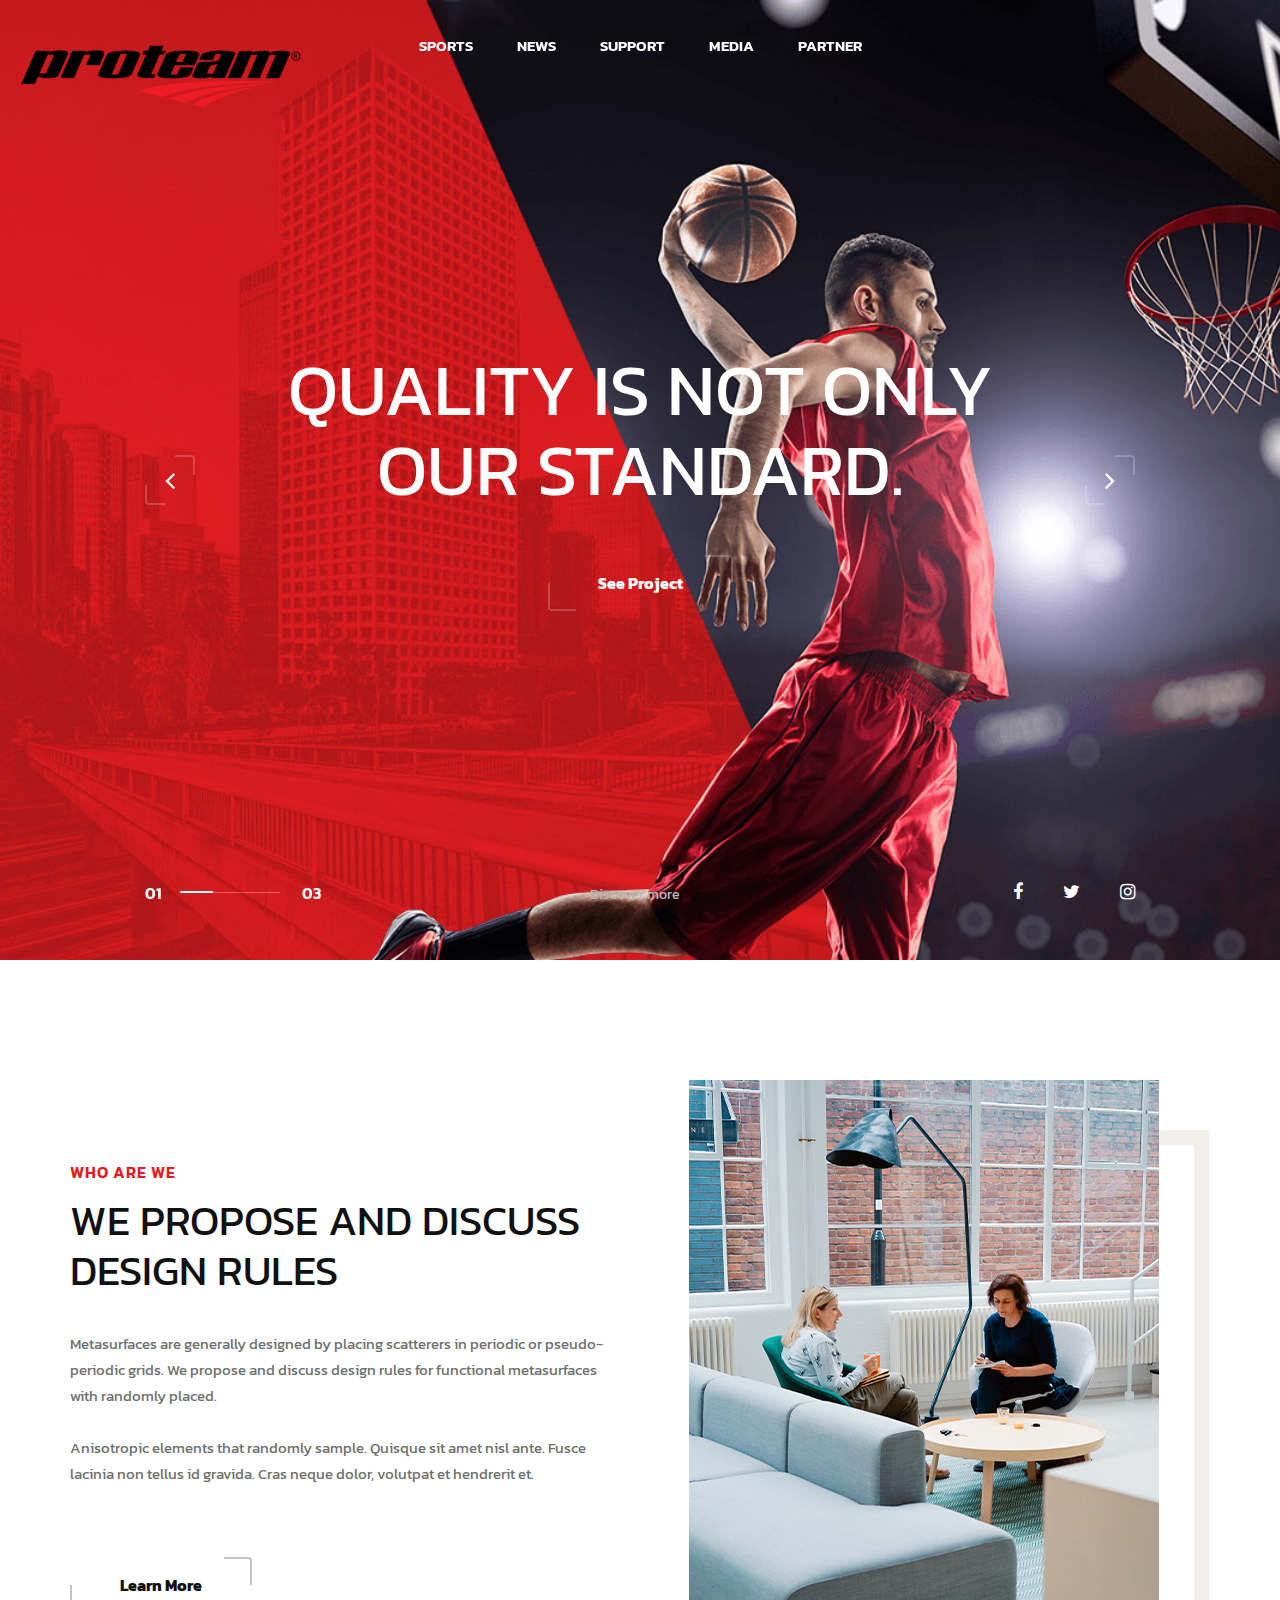
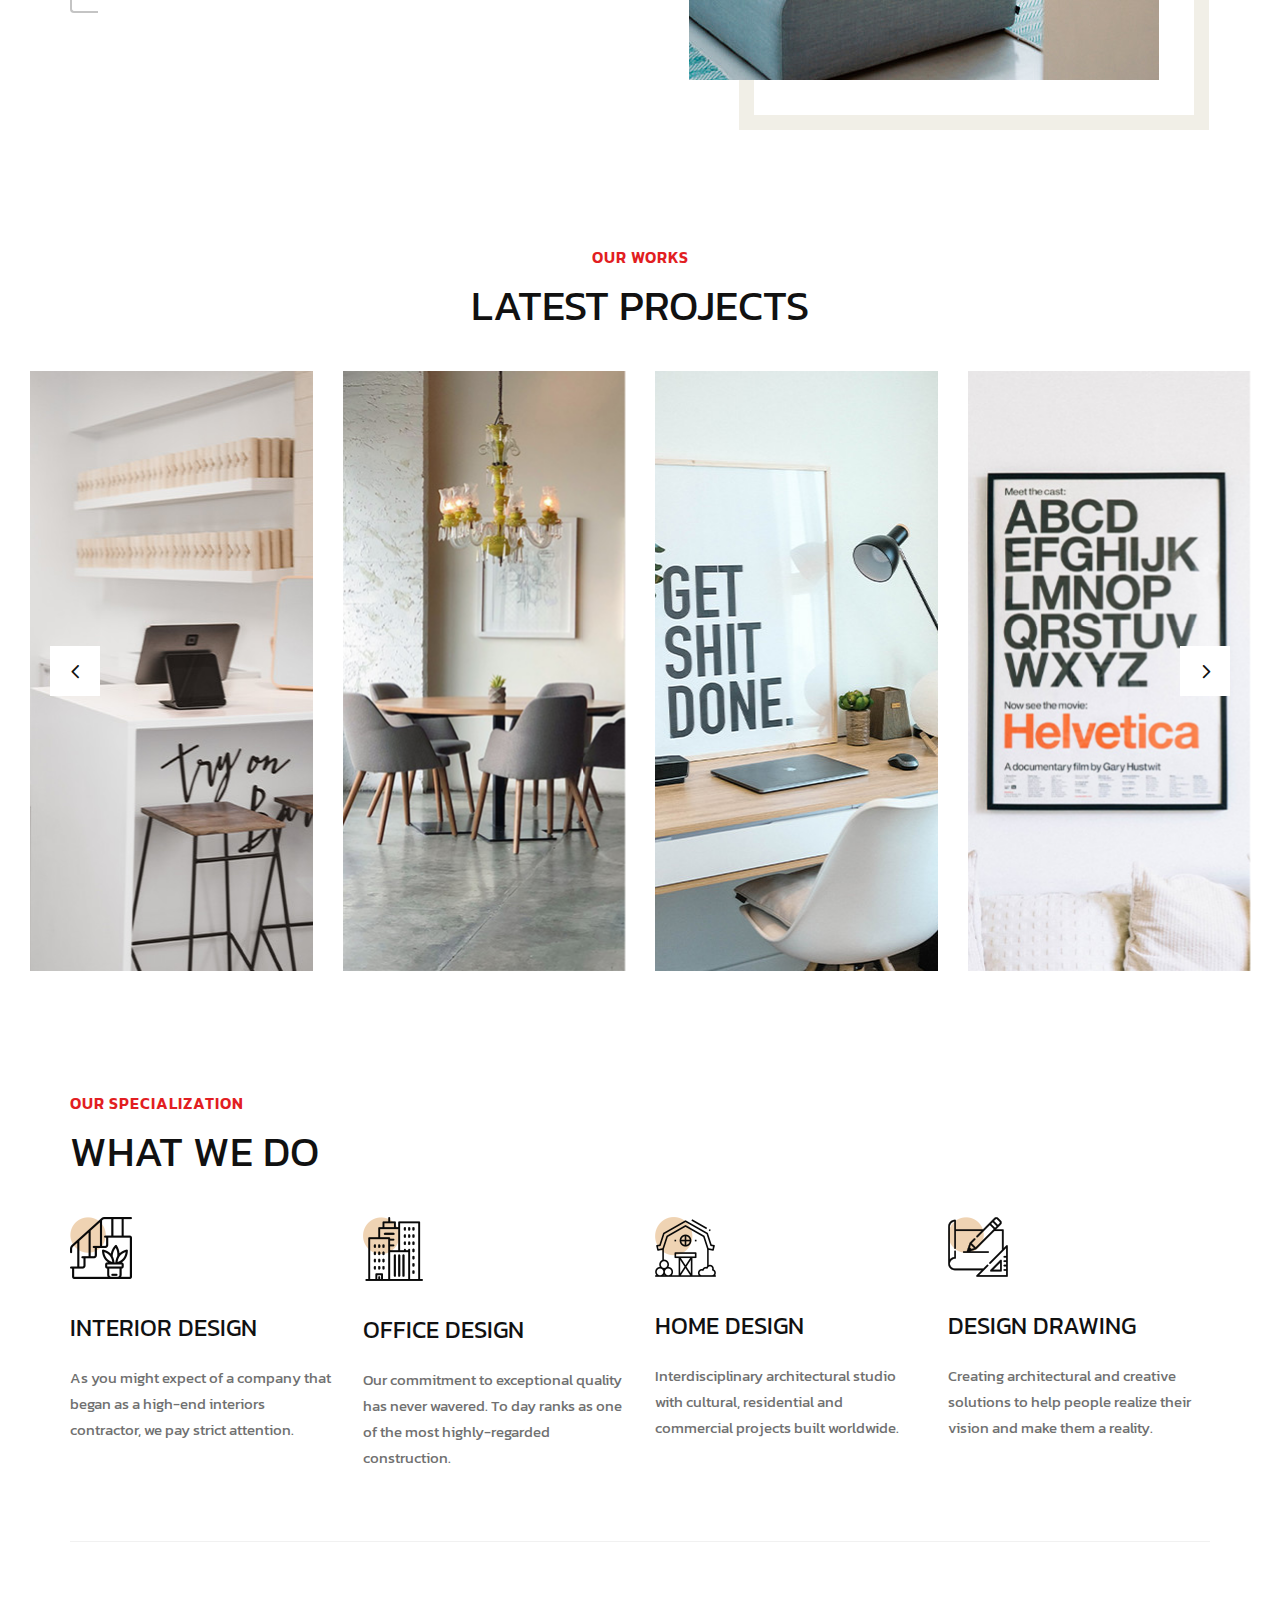
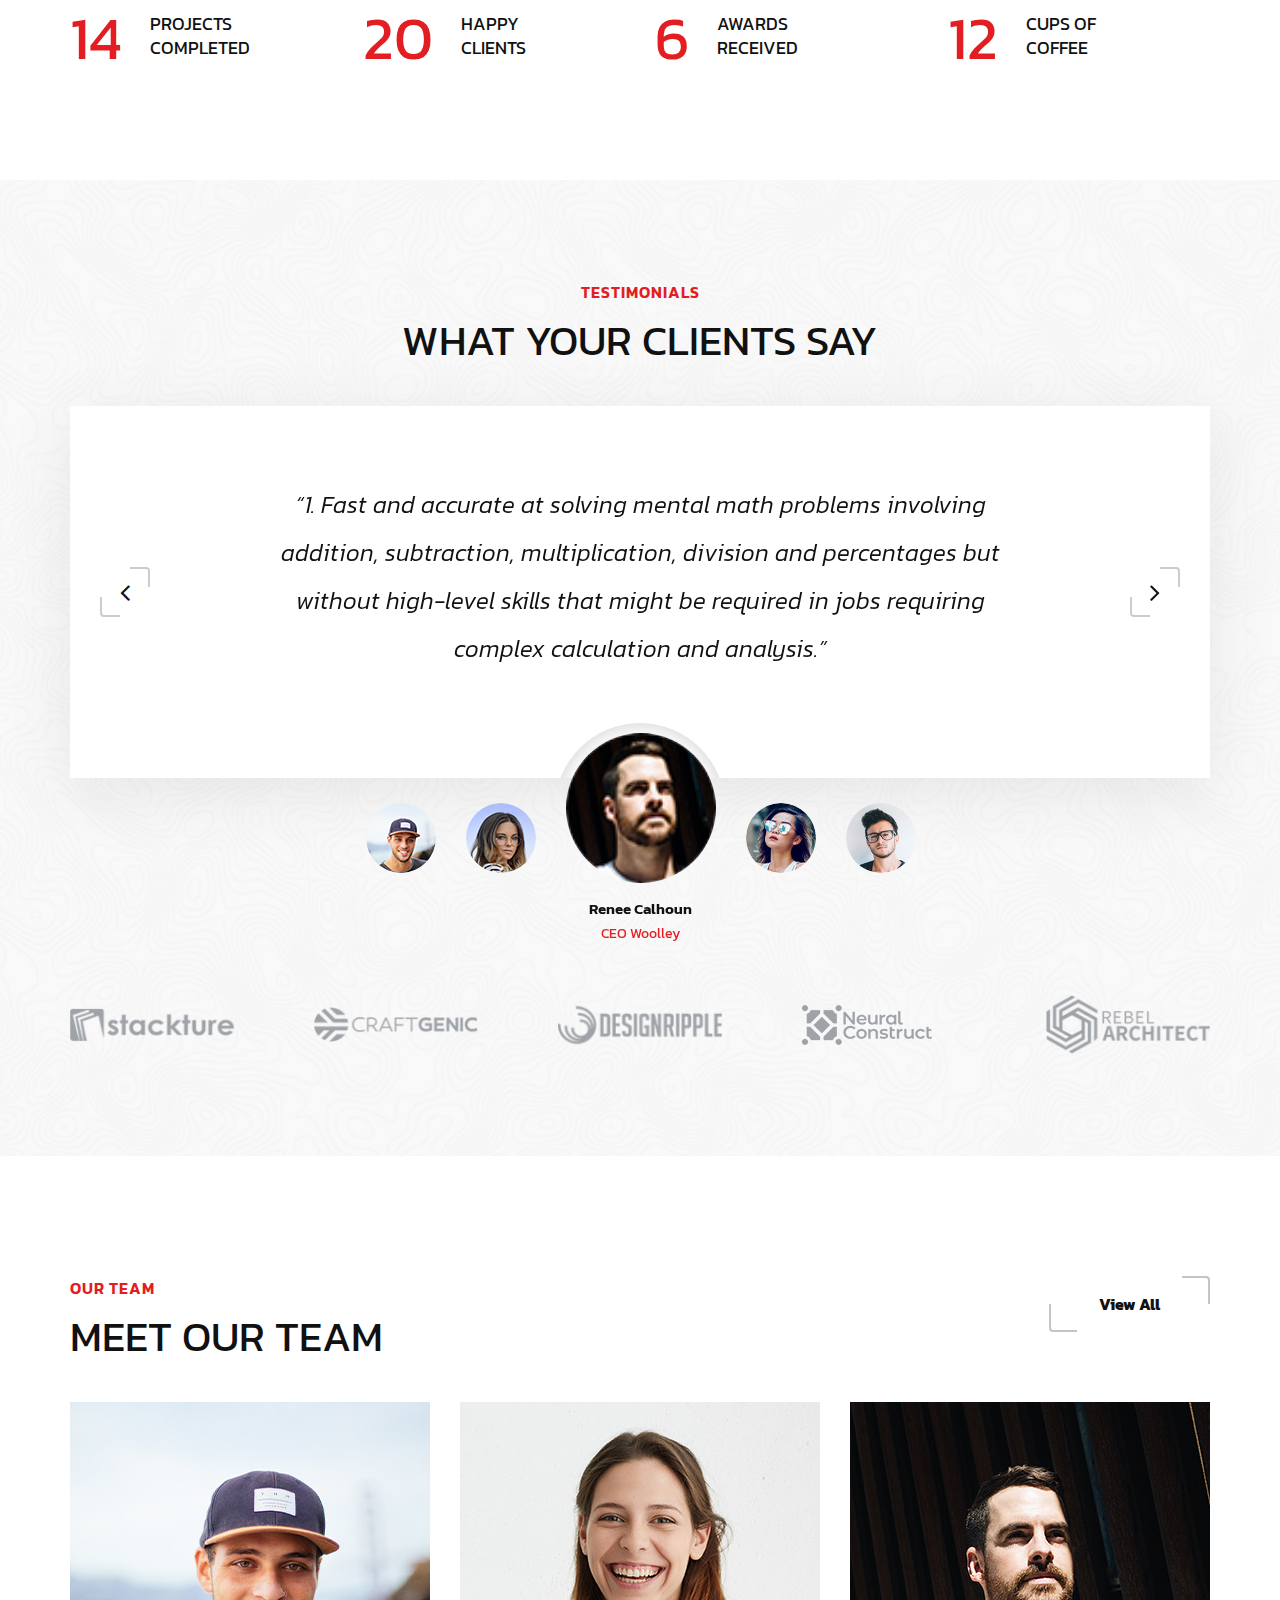
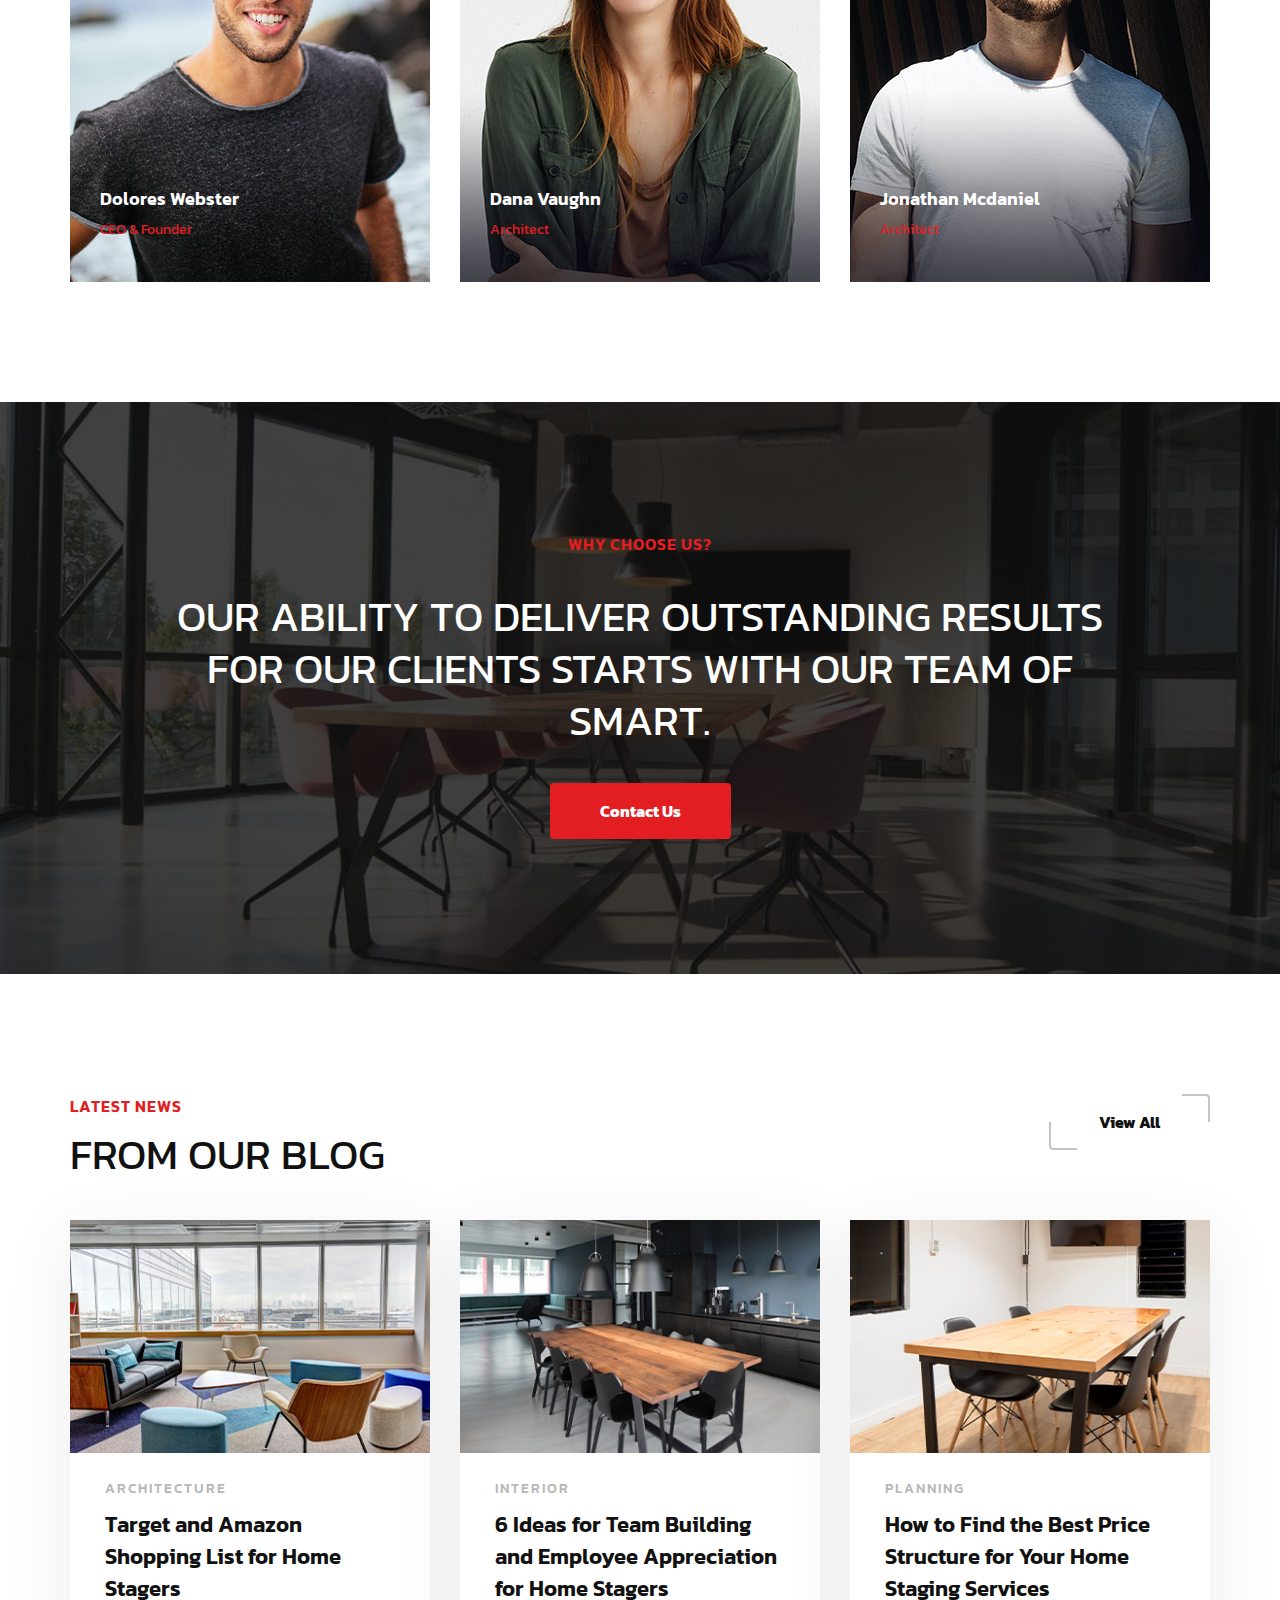
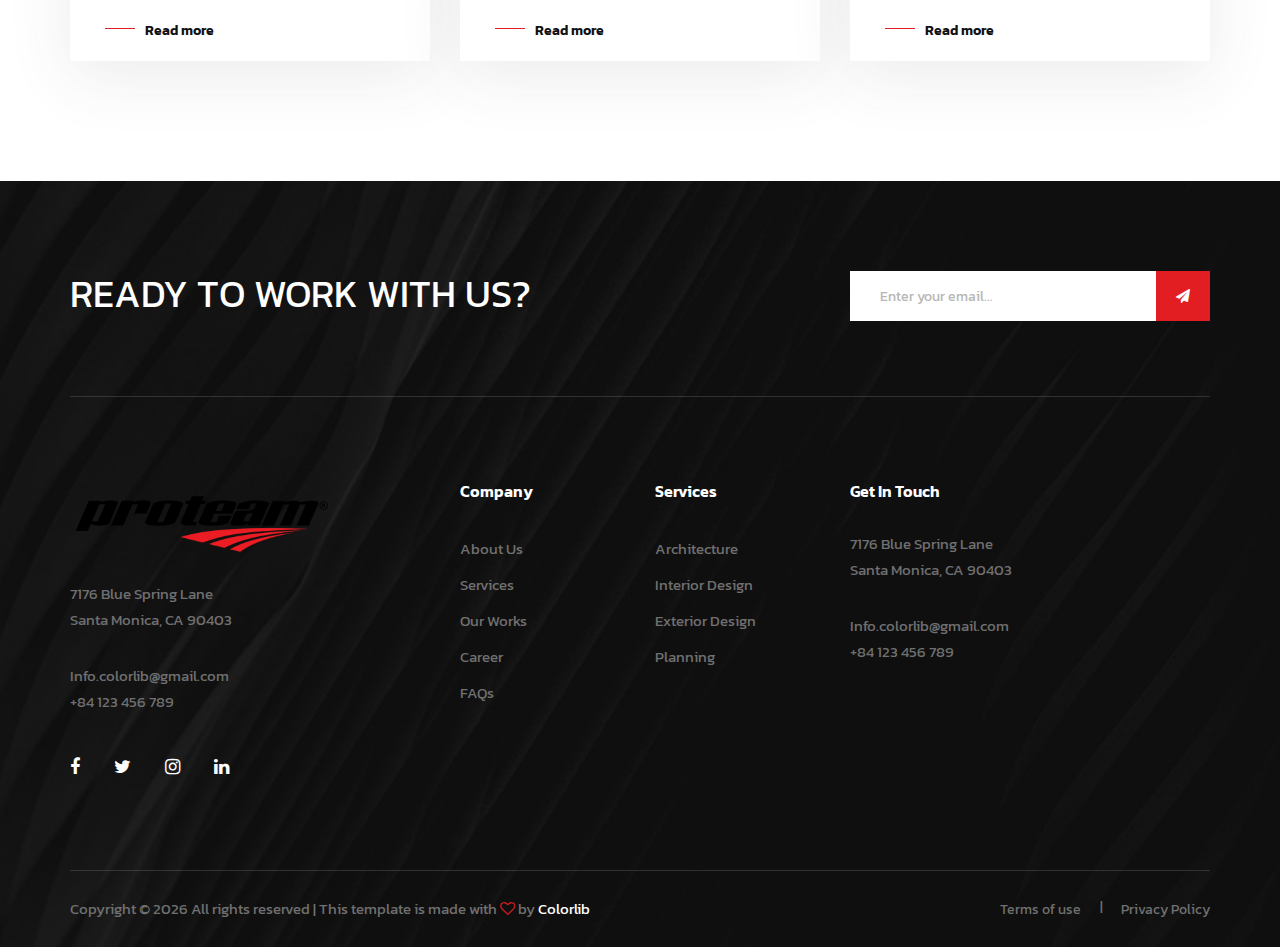
==== commit fd8384c7: "sosmed" ====
--- a/index.html
+++ b/index.html
@@ -121,10 +121,9 @@
                     <a href="#" class="primary-btn">See Project</a>
                     <a href="#" class="more_btn">Discover more</a>
                     <div class="hero__social">
-                        <a href="#"><i class="fa fa-facebook"></i></a>
-                        <a href="#"><i class="fa fa-twitter"></i></a>
-                        <a href="#"><i class="fa fa-instagram"></i></a>
-                        <a href="#"><i class="fa fa-linkedin"></i></a>
+                        <a href="https://www.facebook.com/Proteam-Ball-136467476433414"><i class="fa fa-facebook"></i></a>
+                        <a href="https://twitter.com/proteam_ball"><i class="fa fa-twitter"></i></a>
+                        <a href="https://www.instagram.com/proteam_indonesia/"><i class="fa fa-instagram"></i></a>
                     </div>
                 </div>
             </div>
@@ -134,10 +133,9 @@
                     <a href="#" class="primary-btn">See Project</a>
                     <a href="#" class="more_btn">Discover more</a>
                     <div class="hero__social">
-                        <a href="#"><i class="fa fa-facebook"></i></a>
-                        <a href="#"><i class="fa fa-twitter"></i></a>
-                        <a href="#"><i class="fa fa-instagram"></i></a>
-                        <a href="#"><i class="fa fa-linkedin"></i></a>
+                        <a href="https://www.facebook.com/Proteam-Ball-136467476433414"><i class="fa fa-facebook"></i></a>
+                        <a href="https://twitter.com/proteam_ball"><i class="fa fa-twitter"></i></a>
+                        <a href="https://www.instagram.com/proteam_indonesia/"><i class="fa fa-instagram"></i></a>
                     </div>
                 </div>
             </div>
@@ -147,10 +145,9 @@
                     <a href="#" class="primary-btn">See Project</a>
                     <a href="#" class="more_btn">Discover more</a>
                     <div class="hero__social">
-                        <a href="#"><i class="fa fa-facebook"></i></a>
-                        <a href="#"><i class="fa fa-twitter"></i></a>
-                        <a href="#"><i class="fa fa-instagram"></i></a>
-                        <a href="#"><i class="fa fa-linkedin"></i></a>
+                        <a href="https://www.facebook.com/Proteam-Ball-136467476433414"><i class="fa fa-facebook"></i></a>
+                        <a href="https://twitter.com/proteam_ball"><i class="fa fa-twitter"></i></a>
+                        <a href="https://www.instagram.com/proteam_indonesia/"><i class="fa fa-instagram"></i></a>
                     </div>
                 </div>
             </div>
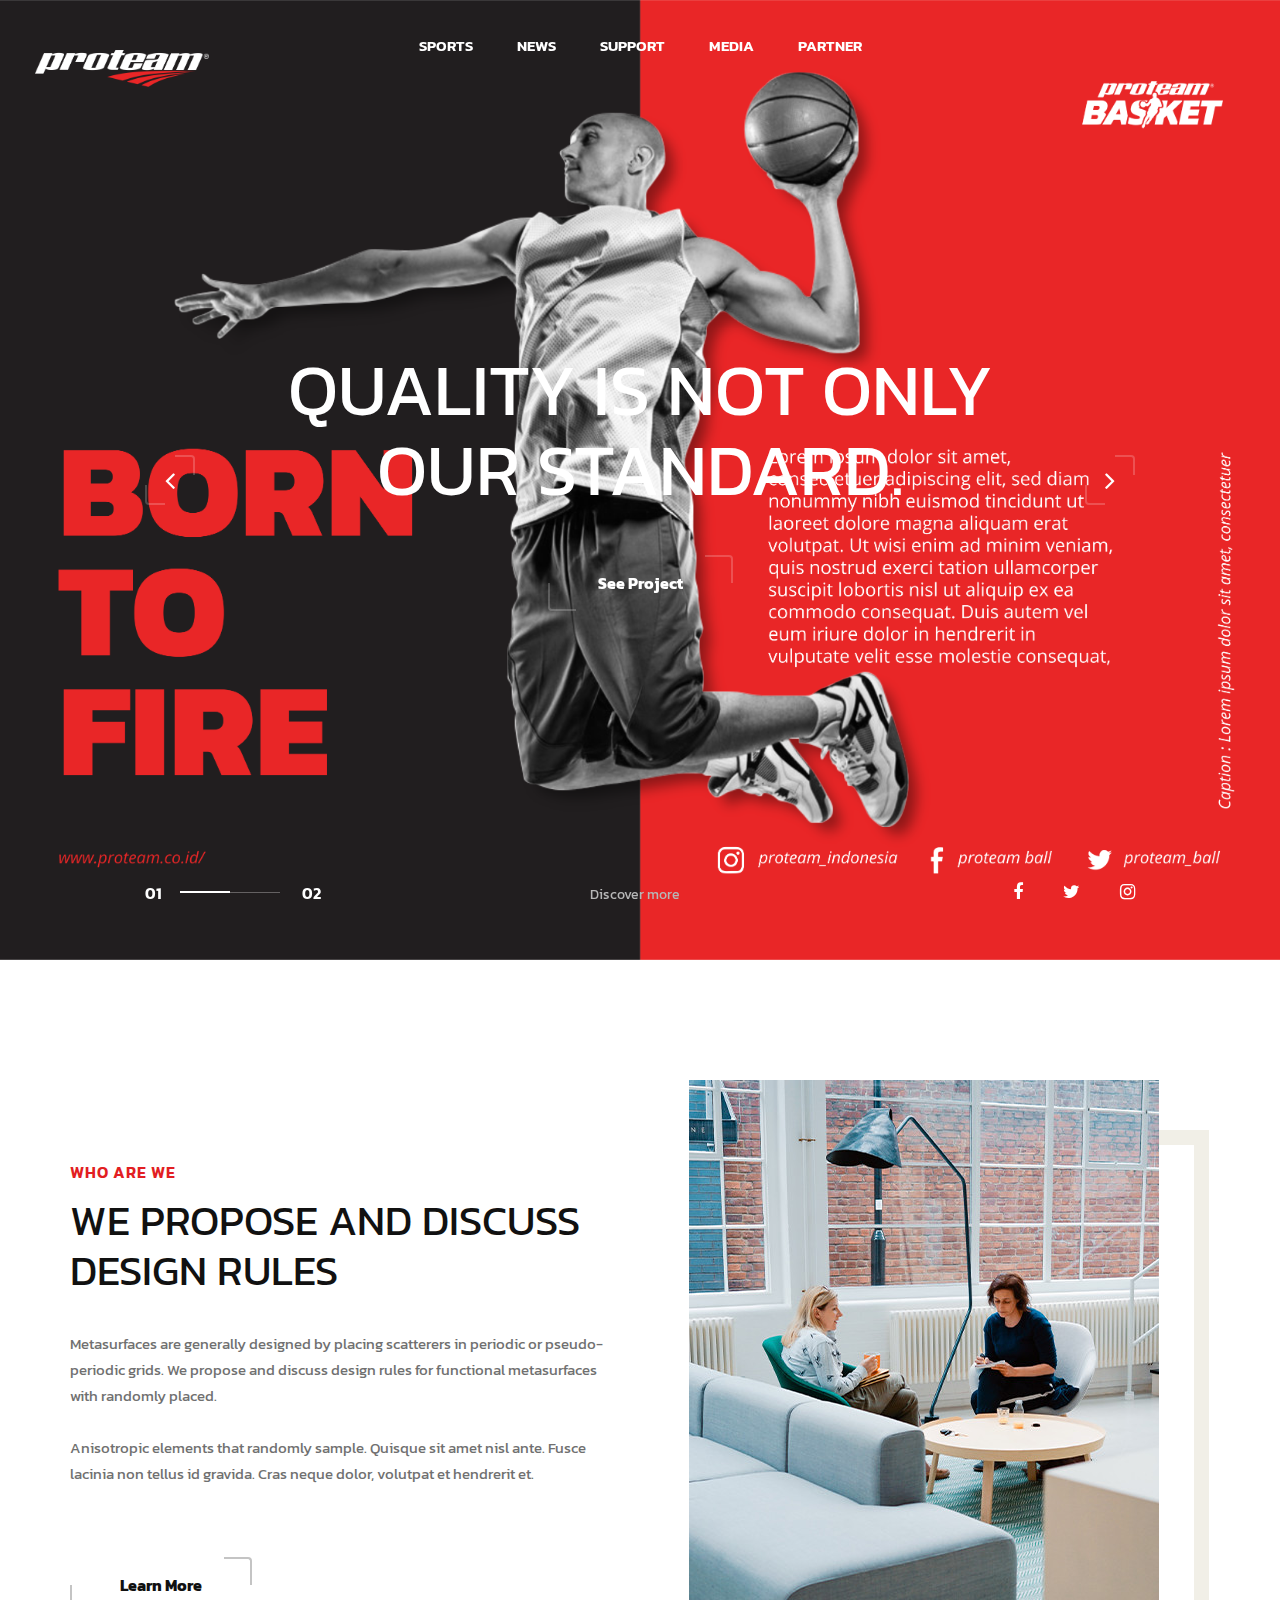
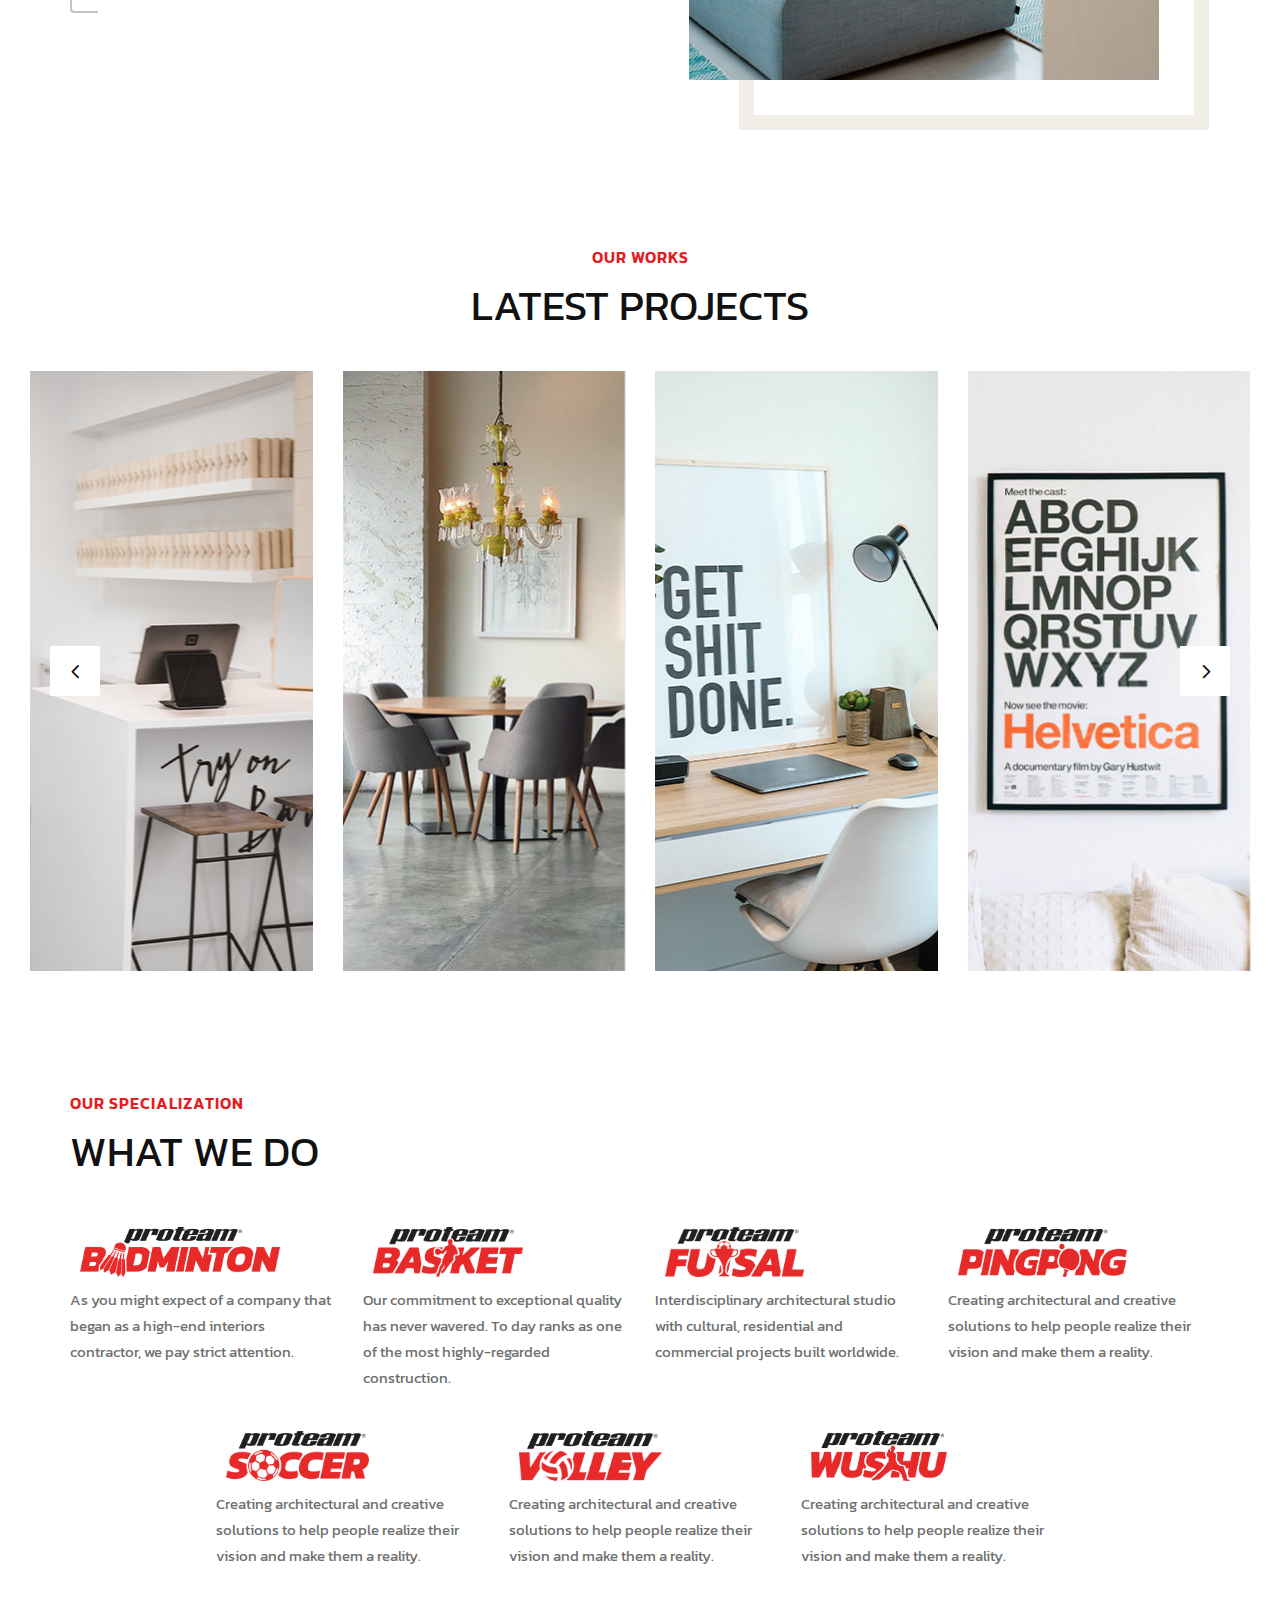
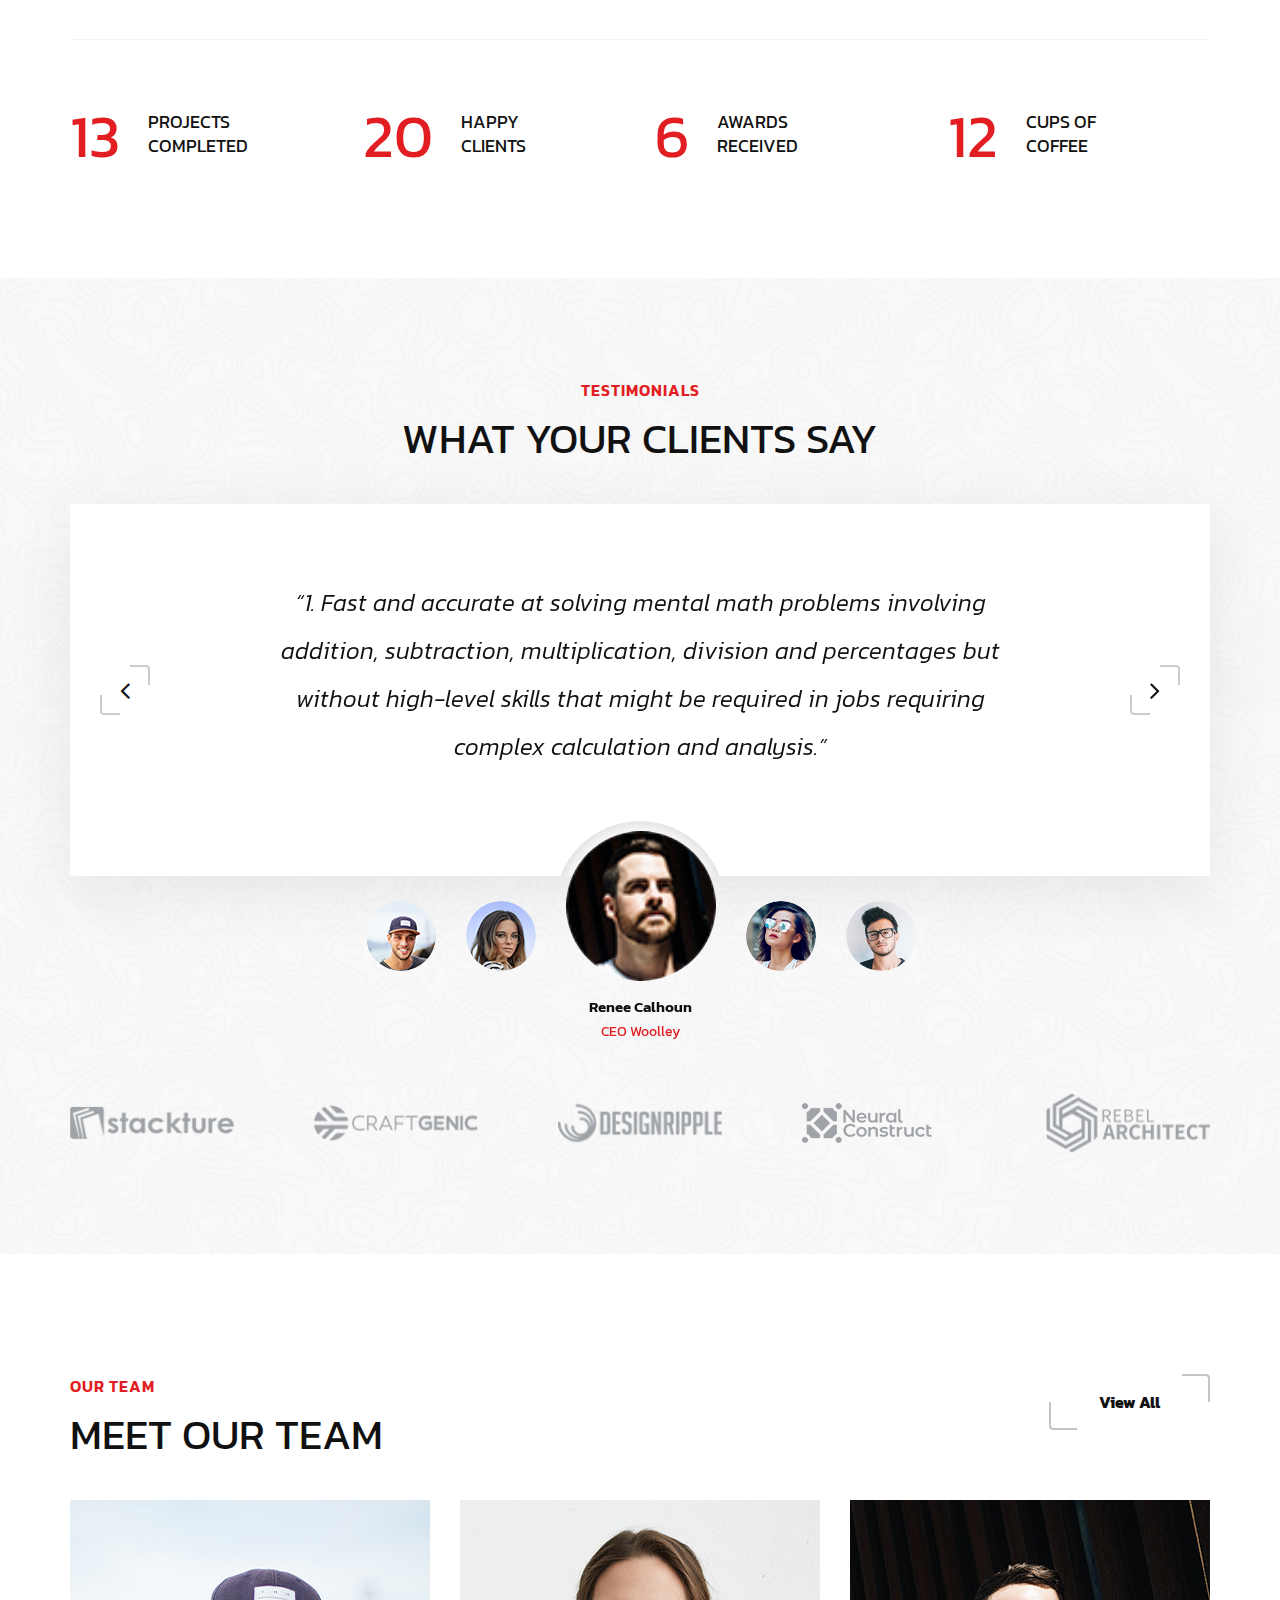
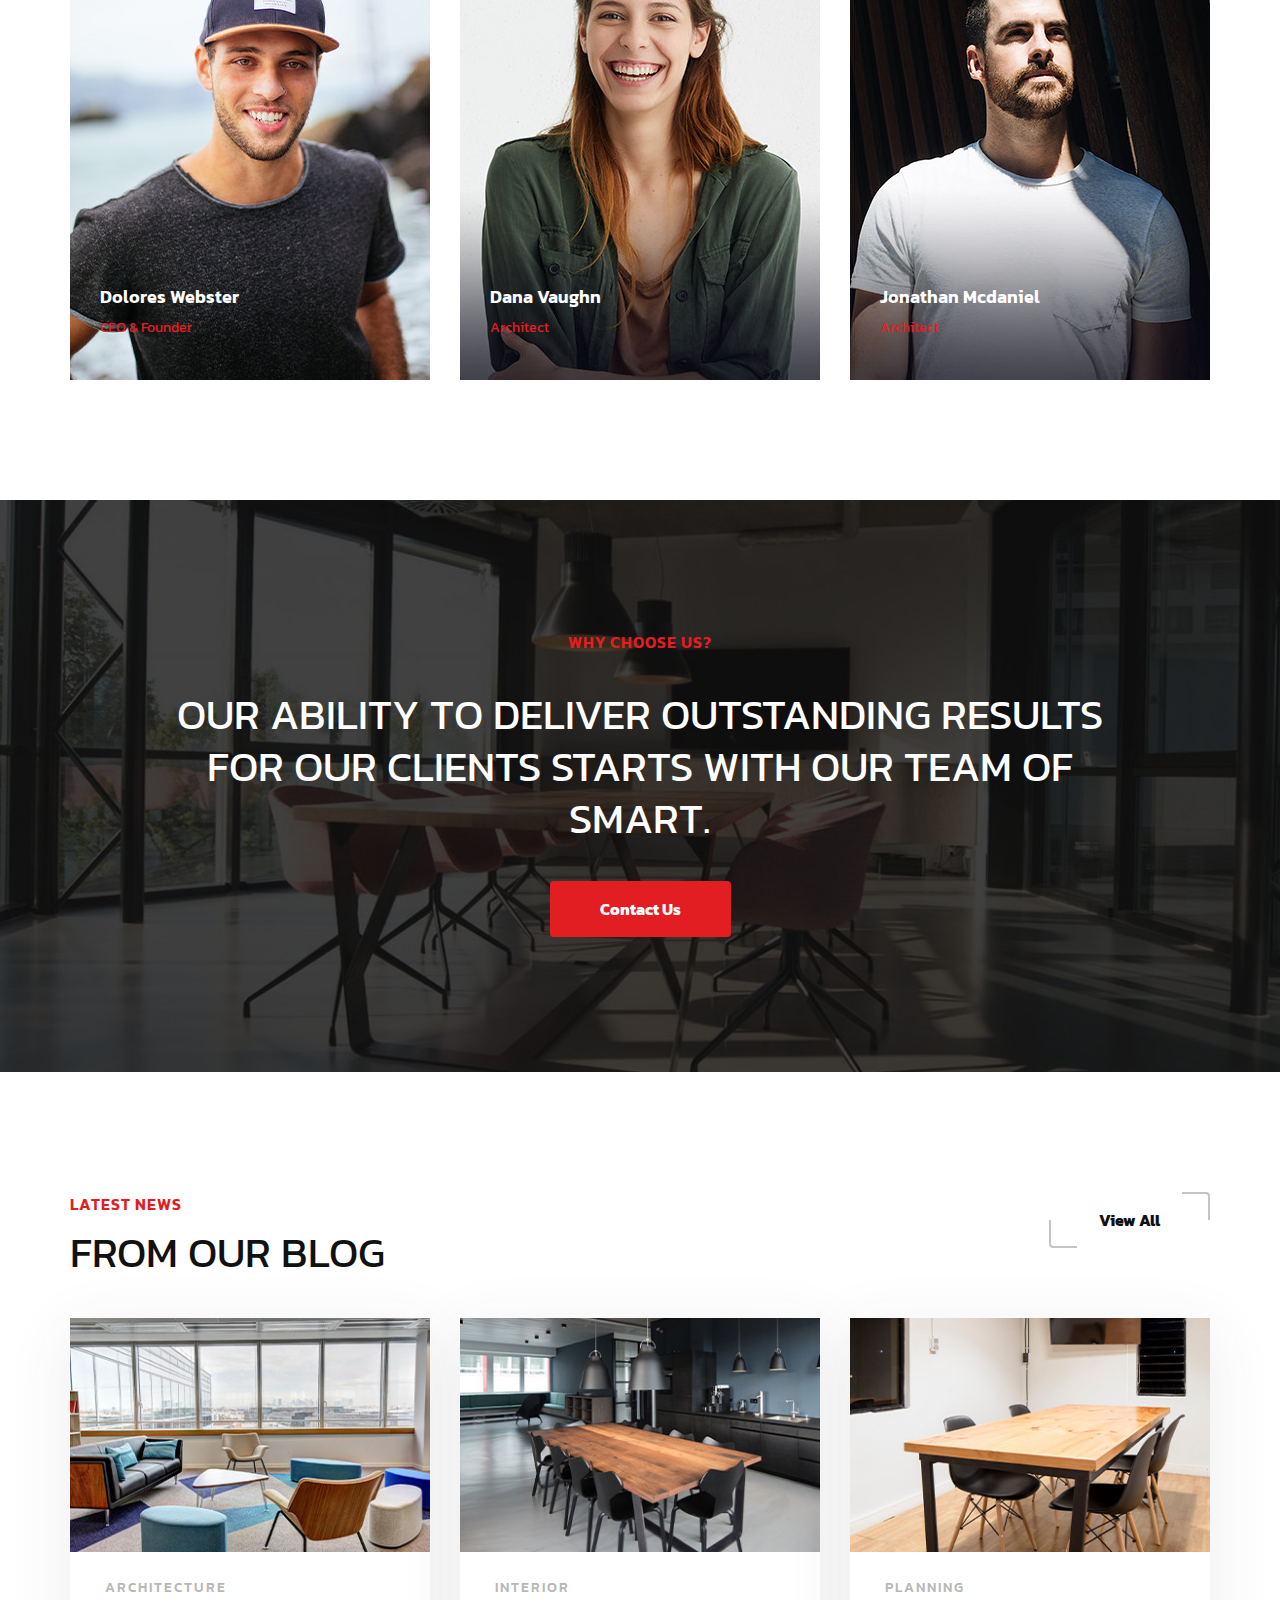
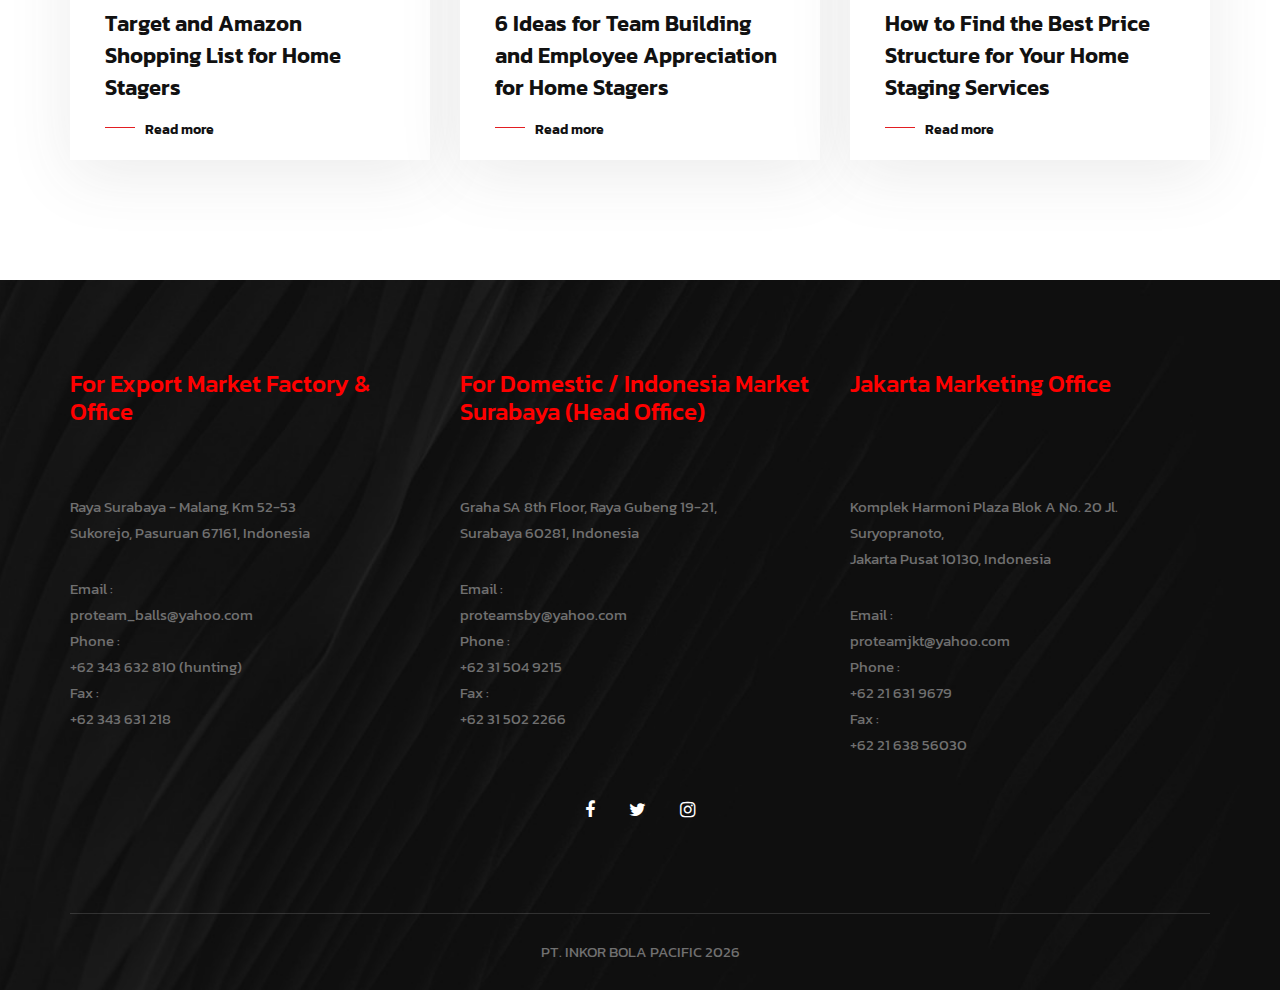
==== commit bb5df244: "update footer, banner, logo" ====
--- a/index.html
+++ b/index.html
@@ -7,7 +7,7 @@
     <meta name="keywords" content="Staging, unica, creative, html">
     <meta name="viewport" content="width=device-width, initial-scale=1.0">
     <meta http-equiv="X-UA-Compatible" content="ie=edge">
-    <title>Staging | Template</title>
+    <title>Proteam</title>
 
     <!-- Google Font -->
     <link href="https://fonts.googleapis.com/css2?family=Kanit:wght@300;400;500;600;700;800;900&display=swap" rel="stylesheet">
@@ -33,12 +33,12 @@
     <div class="offcanvas-menu-overlay"></div>
     <div class="offcanvas-menu-wrapper">
         <div class="offcanvas__logo">
-            <a href="#"><img src="img/logo.png" alt=""></a>
         </div>
         <div id="mobile-menu-wrap"></div>
         <div class="offcanvas__widget">
-            <span>Call us for any questions</span>
-            <h4>+01 123 456 789</h4>
+            <div class="header__logo">
+                <a href="#"><img src="img/logo/logo-white.png" alt=""></a>
+            </div>
         </div>
     </div>
     <!-- Offcanvas Menu End -->
@@ -49,7 +49,7 @@
             <div class="row">
                 <div class="col-lg-3">
                     <div class="header__logo">
-                        <a href="#"><img src="img/logo.png" alt=""></a>
+                        <a href="#"><img src="img/logo/logo-white.png" alt=""></a>
                     </div>
                 </div>
                 <div class="col-lg-6">
@@ -115,7 +115,7 @@
     <!-- Hero Section Begin -->
     <section class="hero">
         <div class="hero__slider owl-carousel">
-            <div class="hero__items set-bg" data-setbg="img/banner/banner1.jpg">
+            <div class="hero__items set-bg" data-setbg="img/banner/banner1.png">
                 <div class="hero__text">
                     <h2>Quality is not only our standard.</h2>
                     <a href="#" class="primary-btn">See Project</a>
@@ -127,7 +127,7 @@
                     </div>
                 </div>
             </div>
-            <div class="hero__items set-bg" data-setbg="img/banner/banner2.jpg">
+            <div class="hero__items set-bg" data-setbg="img/banner/banner2.png">
                 <div class="hero__text">
                     <h2>Quality is not only our standard.</h2>
                     <a href="#" class="primary-btn">See Project</a>
@@ -139,18 +139,6 @@
                     </div>
                 </div>
             </div>
-            <div class="hero__items set-bg" data-setbg="img/banner/banner1.jpg">
-                <div class="hero__text">
-                    <h2>Quality is not only our standard.</h2>
-                    <a href="#" class="primary-btn">See Project</a>
-                    <a href="#" class="more_btn">Discover more</a>
-                    <div class="hero__social">
-                        <a href="https://www.facebook.com/Proteam-Ball-136467476433414"><i class="fa fa-facebook"></i></a>
-                        <a href="https://twitter.com/proteam_ball"><i class="fa fa-twitter"></i></a>
-                        <a href="https://www.instagram.com/proteam_indonesia/"><i class="fa fa-instagram"></i></a>
-                    </div>
-                </div>
-            </div>
         </div>
         <div class="slide-num" id="snh-1"></div>
         <div class="slider__progress"><span></span></div>
@@ -257,33 +245,47 @@
                     </div>
                 </div>
             </div>
-            <div class="row">
+            <div class="row justify-content-center">
                 <div class="col-lg-3 col-md-6 col-sm-6">
                     <div class="services__item">
-                        <img src="img/services/services-1.png" alt="">
-                        <h4>Interior Design</h4>
+                        <img src="img/sport-category/badminton.png" alt="">
                         <p>As you might expect of a company that began as a high-end interiors contractor, we pay strict attention.
                         </p>
                     </div>
                 </div>
                 <div class="col-lg-3 col-md-6 col-sm-6">
                     <div class="services__item">
-                        <img src="img/services/services-2.png" alt="">
-                        <h4>Office Design</h4>
+                        <img src="img/sport-category/basket.png" alt="">
                         <p>Our commitment to exceptional quality has never wavered. To day ranks as one of the most highly-regarded construction.</p>
                     </div>
                 </div>
                 <div class="col-lg-3 col-md-6 col-sm-6">
                     <div class="services__item">
-                        <img src="img/services/services-3.png" alt="">
-                        <h4>Home Design</h4>
+                        <img src="img/sport-category/futsal.png" alt="">
                         <p>Interdisciplinary architectural studio with cultural, residential and commercial projects built worldwide.</p>
                     </div>
                 </div>
                 <div class="col-lg-3 col-md-6 col-sm-6">
                     <div class="services__item">
-                        <img src="img/services/services-4.png" alt="">
-                        <h4>Design drawing</h4>
+                        <img src="img/sport-category/ping-pong.png" alt="">
+                        <p>Creating architectural and creative solutions to help people realize their vision and make them a reality.</p>
+                    </div>
+                </div>
+                <div class="col-lg-3 col-md-6 col-sm-6">
+                    <div class="services__item">
+                        <img src="img/sport-category/soccer.png" alt="">
+                        <p>Creating architectural and creative solutions to help people realize their vision and make them a reality.</p>
+                    </div>
+                </div>
+                <div class="col-lg-3 col-md-6 col-sm-6">
+                    <div class="services__item">
+                        <img src="img/sport-category/volley.png" alt="">
+                        <p>Creating architectural and creative solutions to help people realize their vision and make them a reality.</p>
+                    </div>
+                </div>
+                <div class="col-lg-3 col-md-6 col-sm-6">
+                    <div class="services__item">
+                        <img src="img/sport-category/wushu.png" alt="">
                         <p>Creating architectural and creative solutions to help people realize their vision and make them a reality.</p>
                     </div>
                 </div>
@@ -625,43 +627,65 @@
     <!-- Footer Section Begin -->
     <footer class="footer set-bg" data-setbg="img/footer-bg.jpg">
         <div class="container">
-            <div class="footer__top">
-                <div class="row">
-                    <div class="col-lg-8 col-md-6">
-                        <div class="footer__top__text">
-                            <h2>Ready To Work With Us?</h2>
-                        </div>
-                    </div>
-                    <div class="col-lg-4 col-md-6">
-                        <div class="footer__top__newslatter">
-                            <form action="#">
-                                <input type="text" placeholder="Enter your email...">
-                                <button type="submit"><i class="fa fa-send"></i></button>
-                            </form>
-                        </div>
-                    </div>
-                </div>
-            </div>
-            <div class="row">
-                <div class="col-lg-3 col-md-6 col-sm-6">
+            <div class="row justify-content-center">
+                <div class="col-lg-4 col-md-12 col-sm-12">
                     <div class="footer__about">
                         <div class="footer__logo">
-                            <a href="#"><img src="img/logo.png" alt=""></a>
-                        </div>
-                        <p>7176 Blue Spring Lane <br />Santa Monica, CA 90403</p>
+                            <h4>For Export Market Factory & Office</h4>
+                        </div>
+                        <p>Raya Surabaya - Malang, Km 52-53 <br> Sukorejo, Pasuruan 67161, Indonesia</p>
                         <ul>
-                            <li>Info.colorlib@gmail.com</li>
-                            <li>+84 123 456 789</li>
+                            <li>Email :<br>
+                                <a href="mailto:proteam_balls@yahoo.com">proteam_balls@yahoo.com</a>
+                            </li>
+                            <li>Phone :<br>+62 343 632 810 (hunting)</li>
+                            <li>Fax :<br>+62 343 631 218</li>
                         </ul>
+                    </div>
+                </div>
+                <div class="col-lg-4 col-md-12 col-sm-12">
+                    <div class="footer__about">
+                        <div class="footer__logo">
+                            <h4>For Domestic / Indonesia Market Surabaya (Head Office)</h4>
+                        </div>
+                        <p>Graha SA 8th Floor, Raya Gubeng 19-21, <br> Surabaya 60281, Indonesia
+                        </p>
+                        <ul>
+                            <li>Email :<br>
+                                <a href="mailto:proteamsby@yahoo.com">proteamsby@yahoo.com</a>
+                            </li>
+                            <li>Phone :<br>+62 31 504 9215</li>
+                            <li>Fax :<br>+62 31 502 2266</li>
+                        </ul>
+                    </div>
+                </div>
+                <div class="col-lg-4 col-md-12 col-sm-12">
+                    <div class="footer__about">
+                        <div class="footer__logo">
+                            <h4>Jakarta Marketing Office</h4>
+                        </div>
+                        <p>Komplek Harmoni Plaza Blok A No. 20 Jl. Suryopranoto, <br> Jakarta Pusat 10130, Indonesia</p>
+                        <ul>
+                            <li>Email :<br>
+                                <a href="mailto:proteamjkt@yahoo.com">proteamjkt@yahoo.com</a>
+                            </li>
+                            <li>Phone :<br>+62 21 631 9679</li>
+                            <li>Fax :<br>+62 21 638 56030</li>
+                        </ul>
+                    </div>
+                </div>
+                <div class="col-lg-6 col-md-12">
+                    <div class="footer__about">
                         <div class="footer__social">
-                            <a href="#"><i class="fa fa-facebook"></i></a>
-                            <a href="#"><i class="fa fa-twitter"></i></a>
-                            <a href="#"><i class="fa fa-instagram"></i></a>
-                            <a href="#"><i class="fa fa-linkedin"></i></a>
-                        </div>
-                    </div>
-                </div>
-                <div class="col-lg-2 offset-lg-1 col-md-3 col-sm-6">
+                            <div class="text-center">
+                                <a href="https://www.facebook.com/Proteam-Ball-136467476433414"><i class="fa fa-facebook"></i></a>
+                                <a href="https://twitter.com/proteam_ball"><i class="fa fa-twitter"></i></a>
+                                <a href="https://www.instagram.com/proteam_indonesia/"><i class="fa fa-instagram"></i></a>
+                            </div>
+                        </div>
+                    </div>
+                </div>
+                <!-- <div class="col-lg-2 offset-lg-1 col-md-3 col-sm-6">
                     <div class="footer__widget">
                         <h6>Company</h6>
                         <ul>
@@ -693,23 +717,19 @@
                             <li>+84 123 456 789</li>
                         </ul>
                     </div>
-                </div>
+                </div> -->
             </div>
             <div class="copyright">
-                <div class="row">
+                <div class="row justify-content-center">
                     <div class="col-lg-8 col-md-7">
                         <div class="copyright__text">
-                            <p>Copyright ©
-                                <script>
-                                    document.write(new Date().getFullYear());
-                                </script> All rights reserved | This template is made with <i class="fa fa-heart-o" aria-hidden="true"></i> by <a href="https://colorlib.com" target="_blank">Colorlib</a>
-                            </p>
-                        </div>
-                    </div>
-                    <div class="col-lg-4 col-md-5">
-                        <div class="copyright__widget">
-                            <a href="#">Terms of use</a>
-                            <a href="#">Privacy Policy</a>
+                            <div class="text-center">
+                                <p>PT. INKOR BOLA PACIFIC
+                                    <script>
+                                        document.write(new Date().getFullYear());
+                                    </script>
+                                </p>
+                            </div>
                         </div>
                     </div>
                 </div>
--- a/css/style.css
+++ b/css/style.css
@@ -330,7 +330,9 @@
     padding: 30px 0 30px;
 }
 
-.header__logo a {
+.header__logo img {
+    margin: 20px;
+    max-width: 60%;
     display: inline-block;
 }
 
@@ -1347,12 +1349,25 @@
     margin-bottom: 30px;
 }
 
+.footer__logo {
+    min-height: 100px;
+}
+
+.footer__about .footer__logo h4 {
+    color: red;
+    font-weight: 500;
+}
+
 .footer__about .footer__logo {
     margin-bottom: 24px;
 }
 
 .footer__about .footer__logo a {
     display: inline-block;
+}
+
+.footer__about a {
+    color: #707070;
 }
 
 .footer__about p {
@@ -1603,6 +1618,11 @@
     font-size: 15px;
     line-height: 36px;
     list-style: none;
+}
+
+.services__item img {
+    max-height: 50px;
+    margin: 10px;
 }
 
 .services__item {
@@ -2653,6 +2673,9 @@
 /* Tablet Device = 768px */
 
 @media only screen and (min-width: 768px) and (max-width: 991px) {
+    .header__logo img {
+        max-width: 30%;
+    }
     .hero__slider.owl-carousel .owl-nav button {
         left: 0;
     }
@@ -2792,6 +2815,9 @@
 /* Wide Mobile = 480px */
 
 @media only screen and (max-width: 767px) {
+    .header__logo img {
+        max-width: 30%;
+    }
     .hero__text h2 {
         font-size: 34px;
         line-height: 45px;
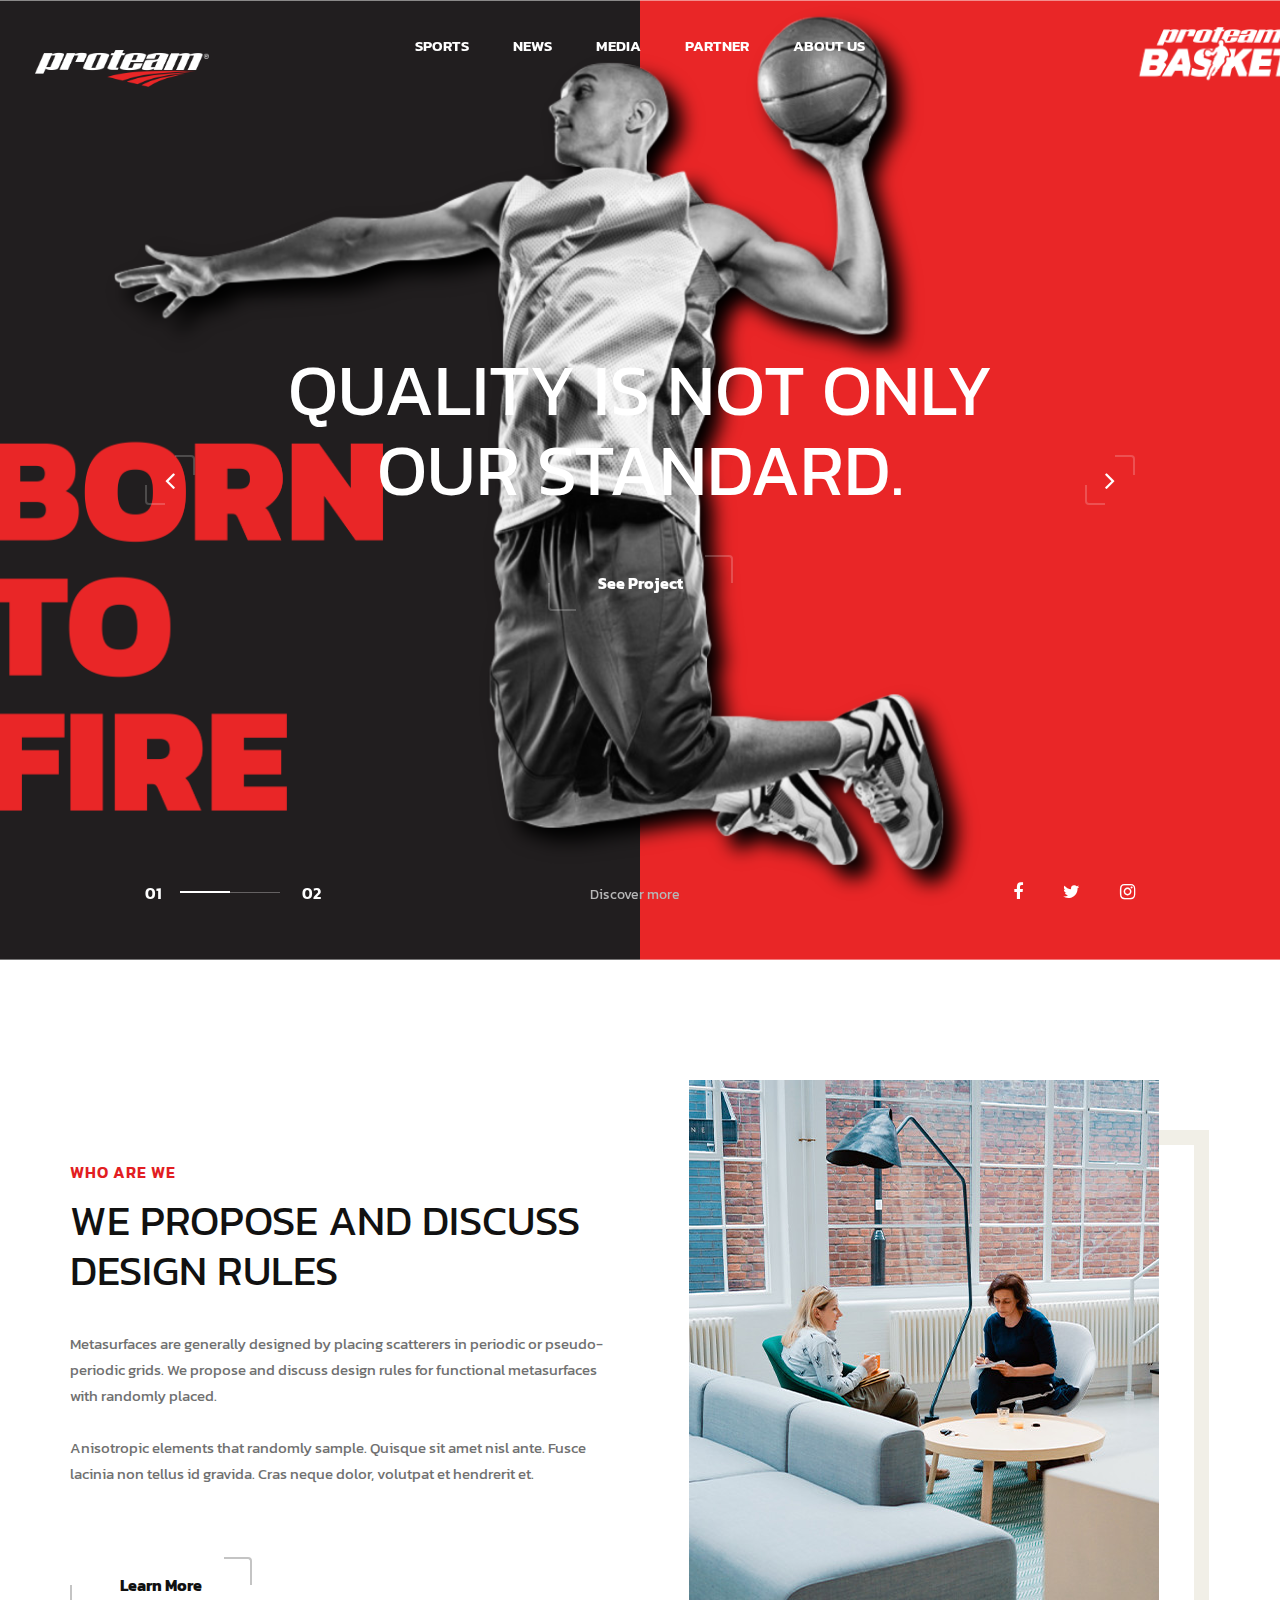
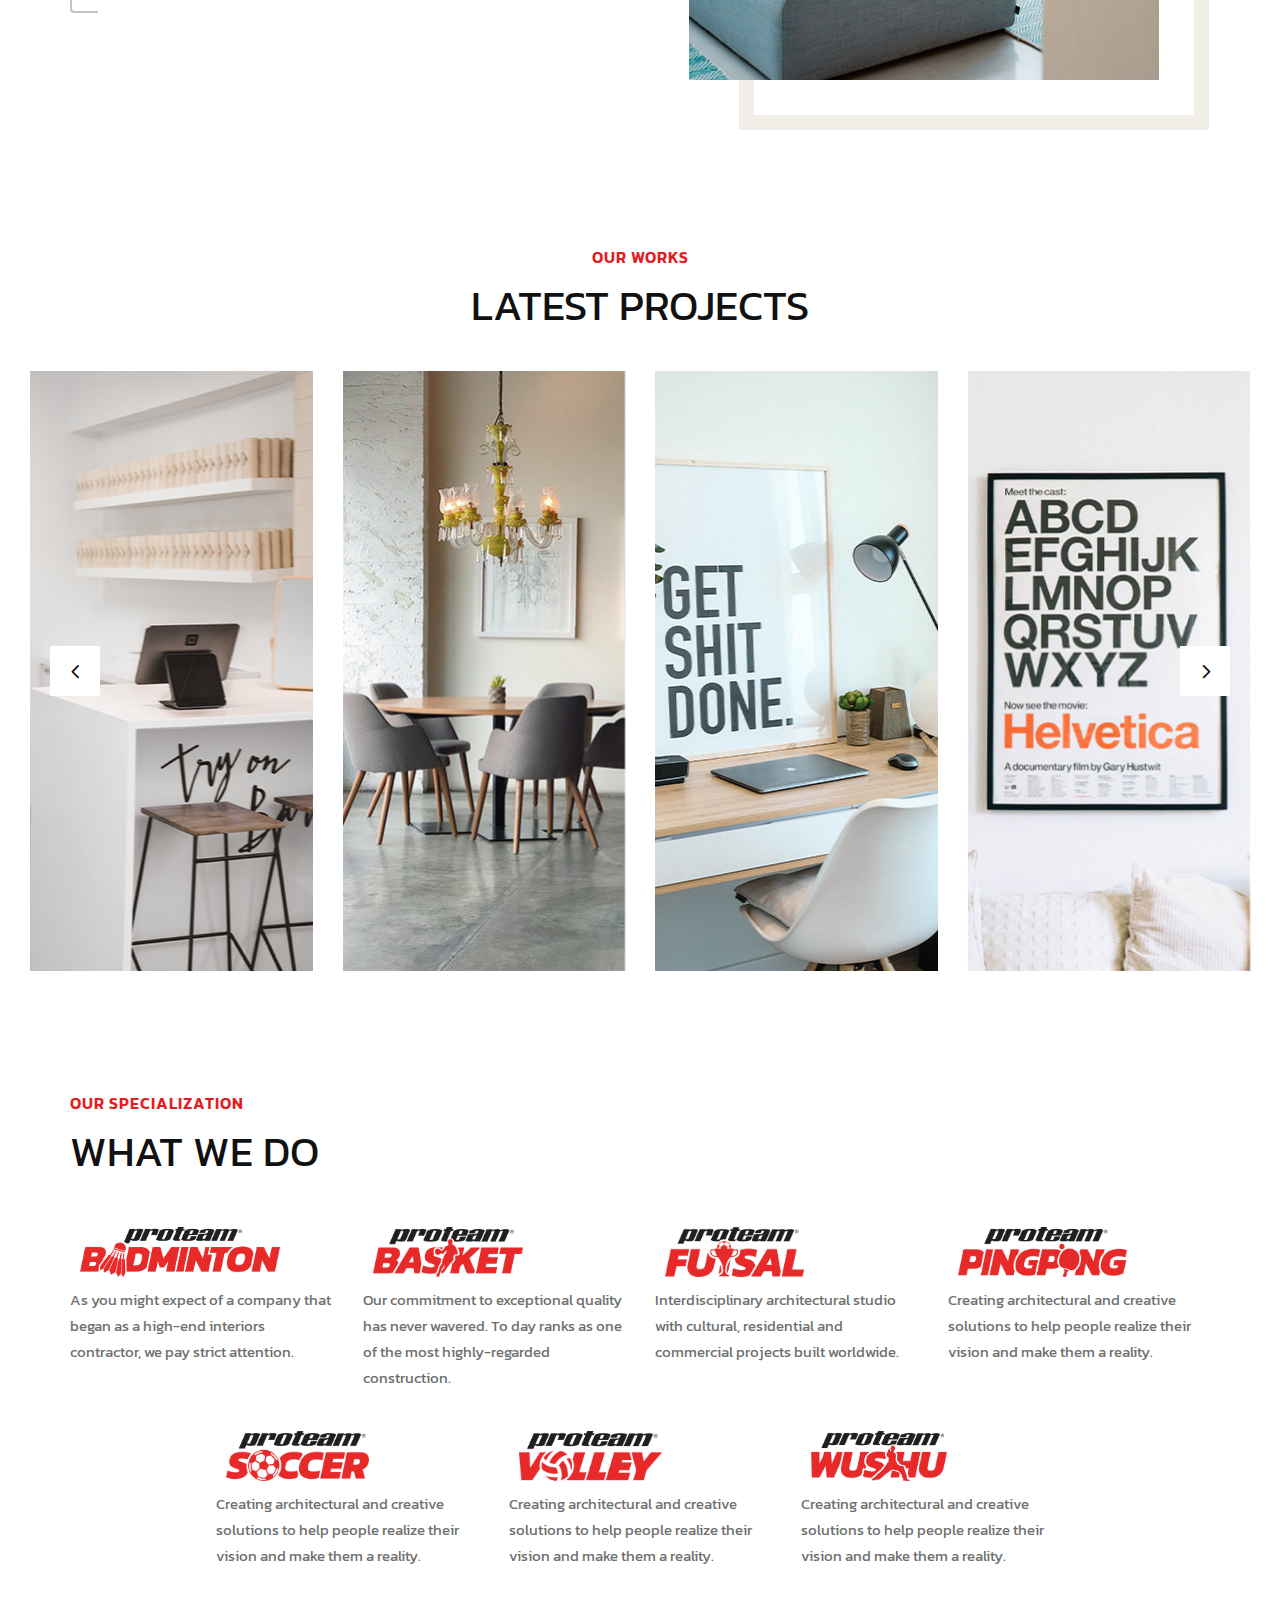
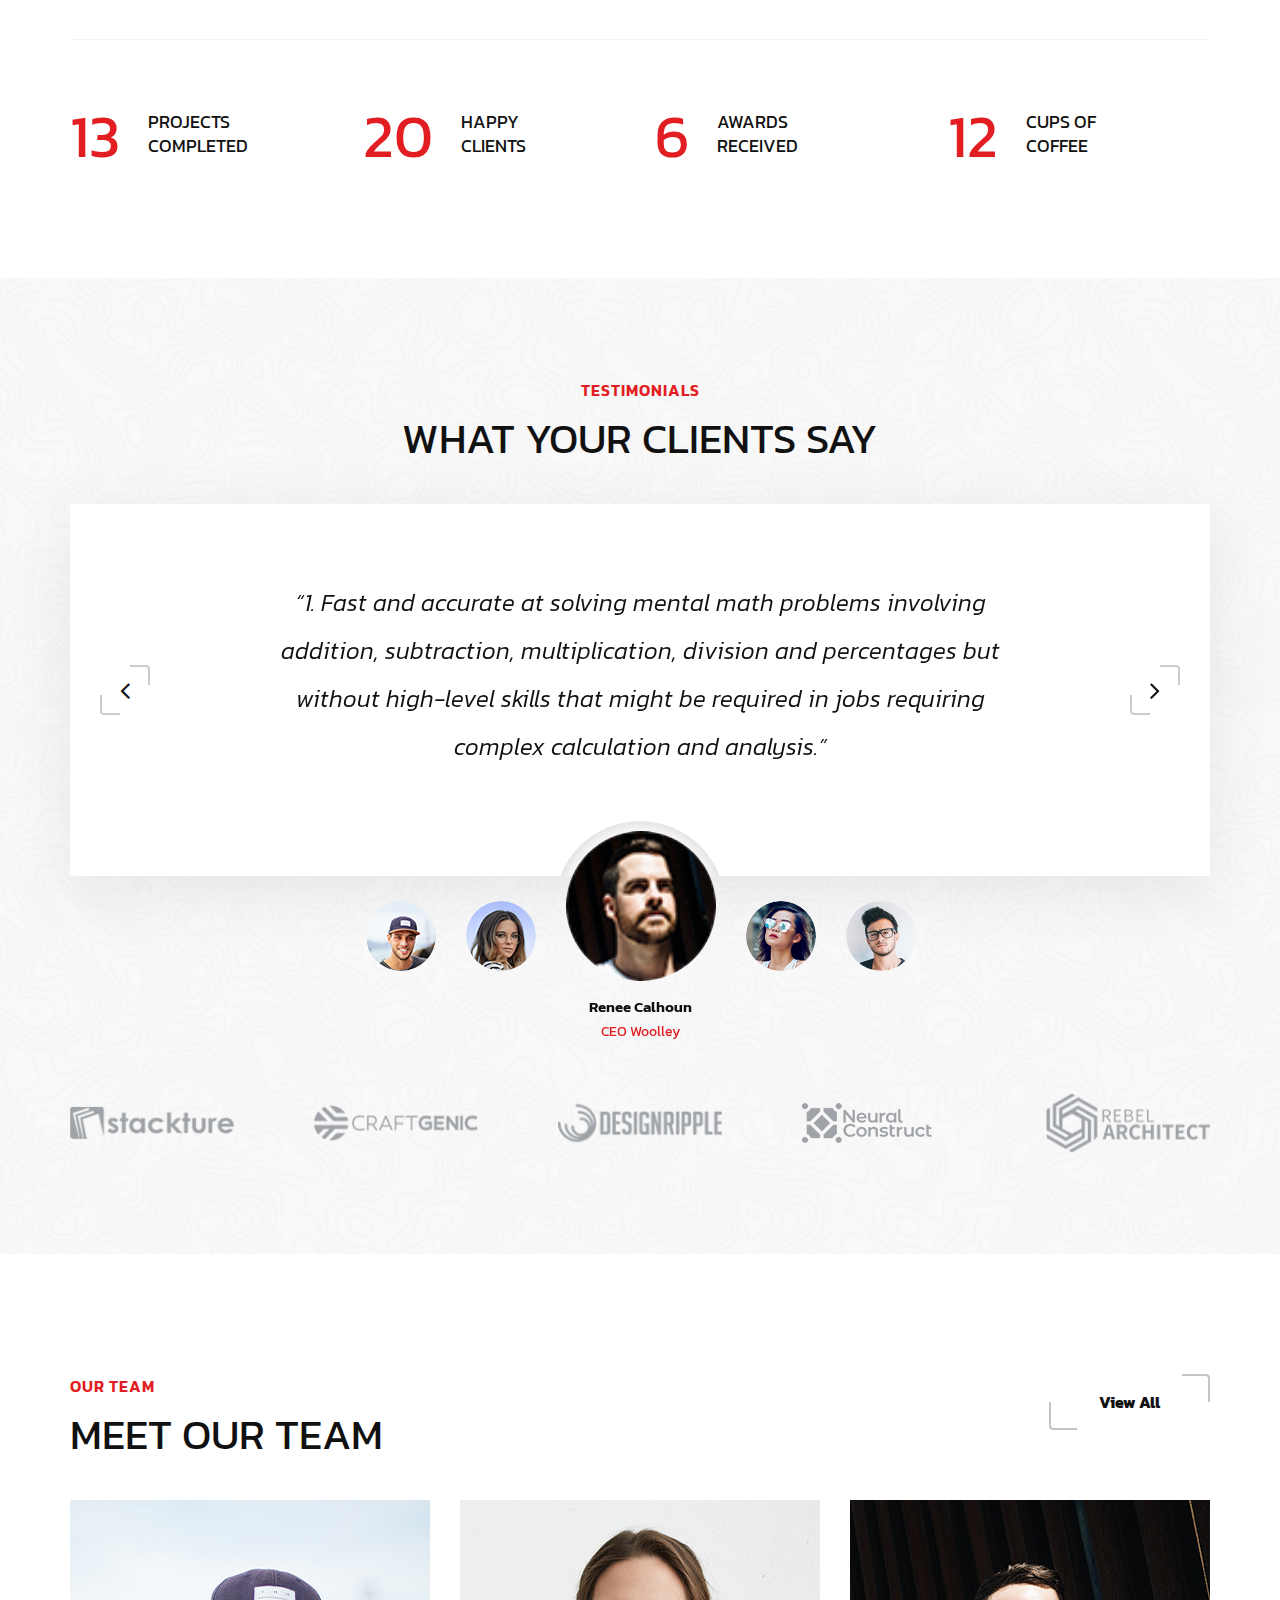
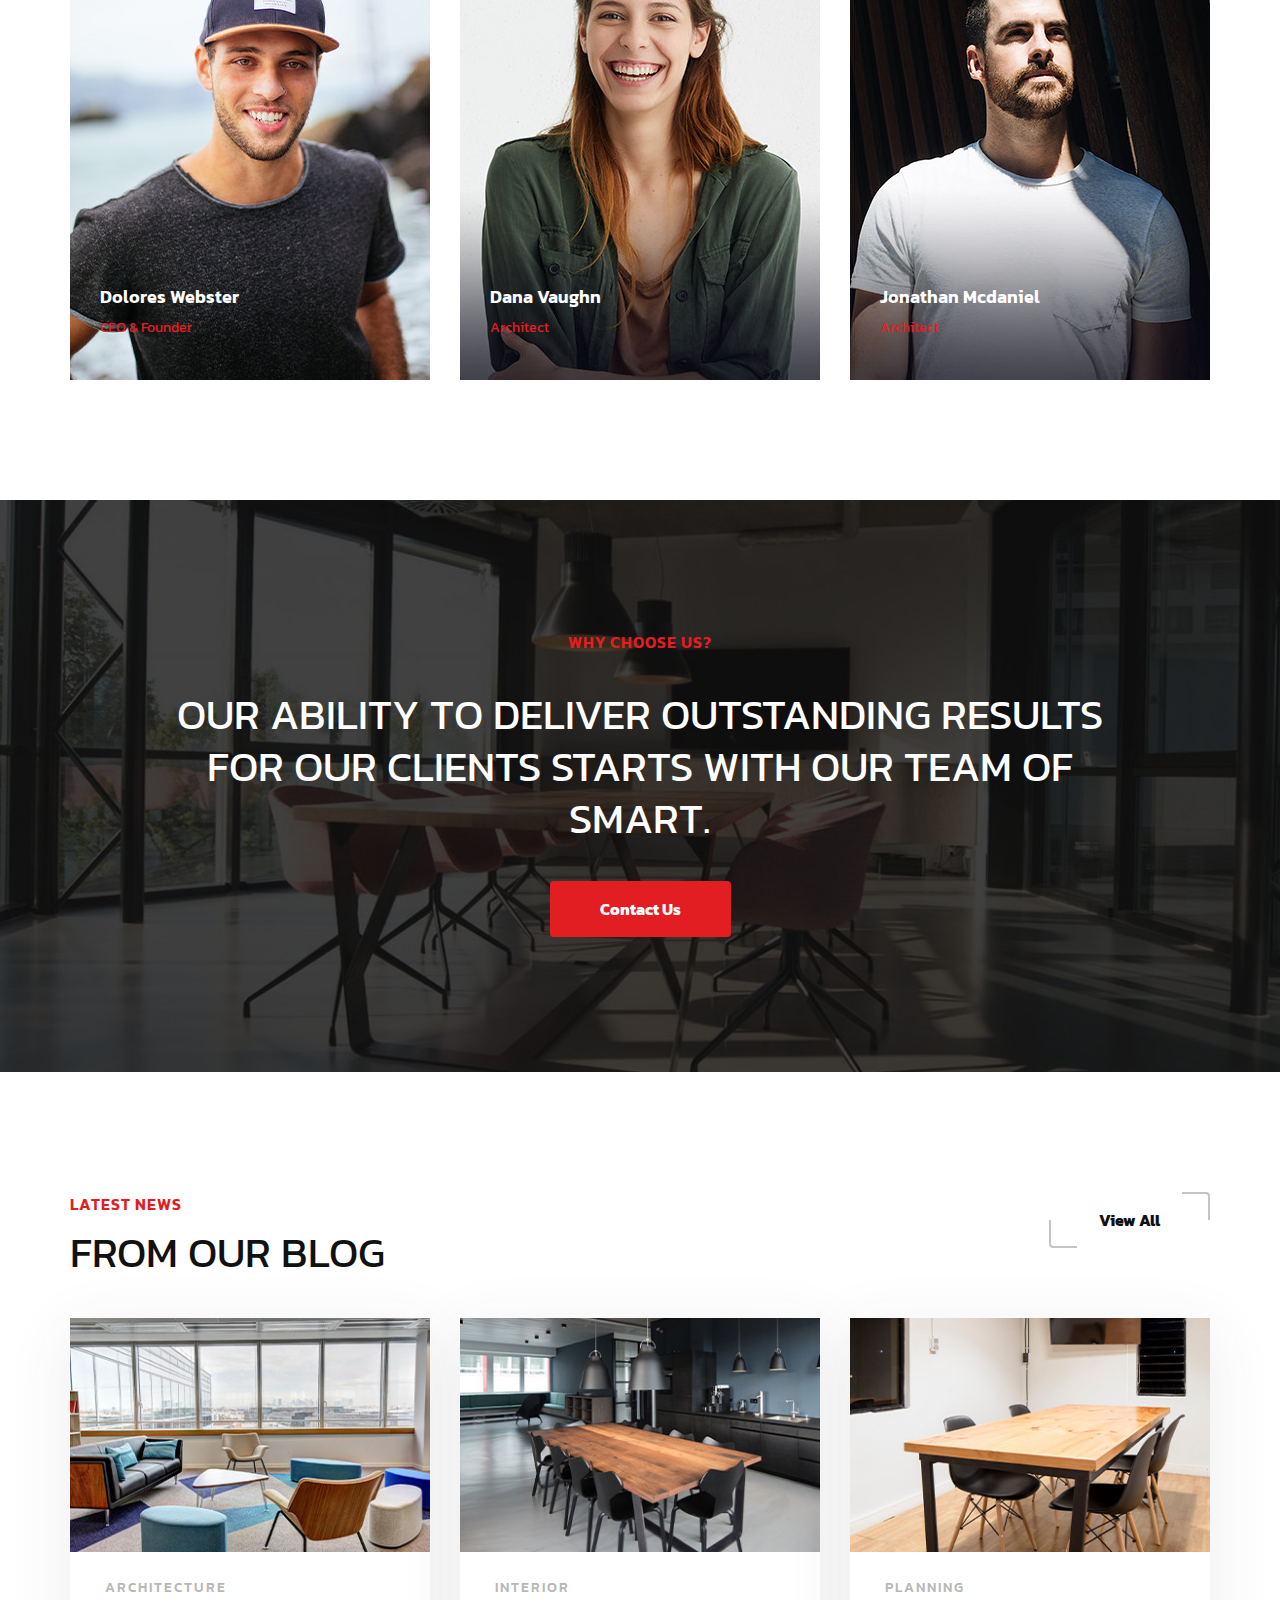
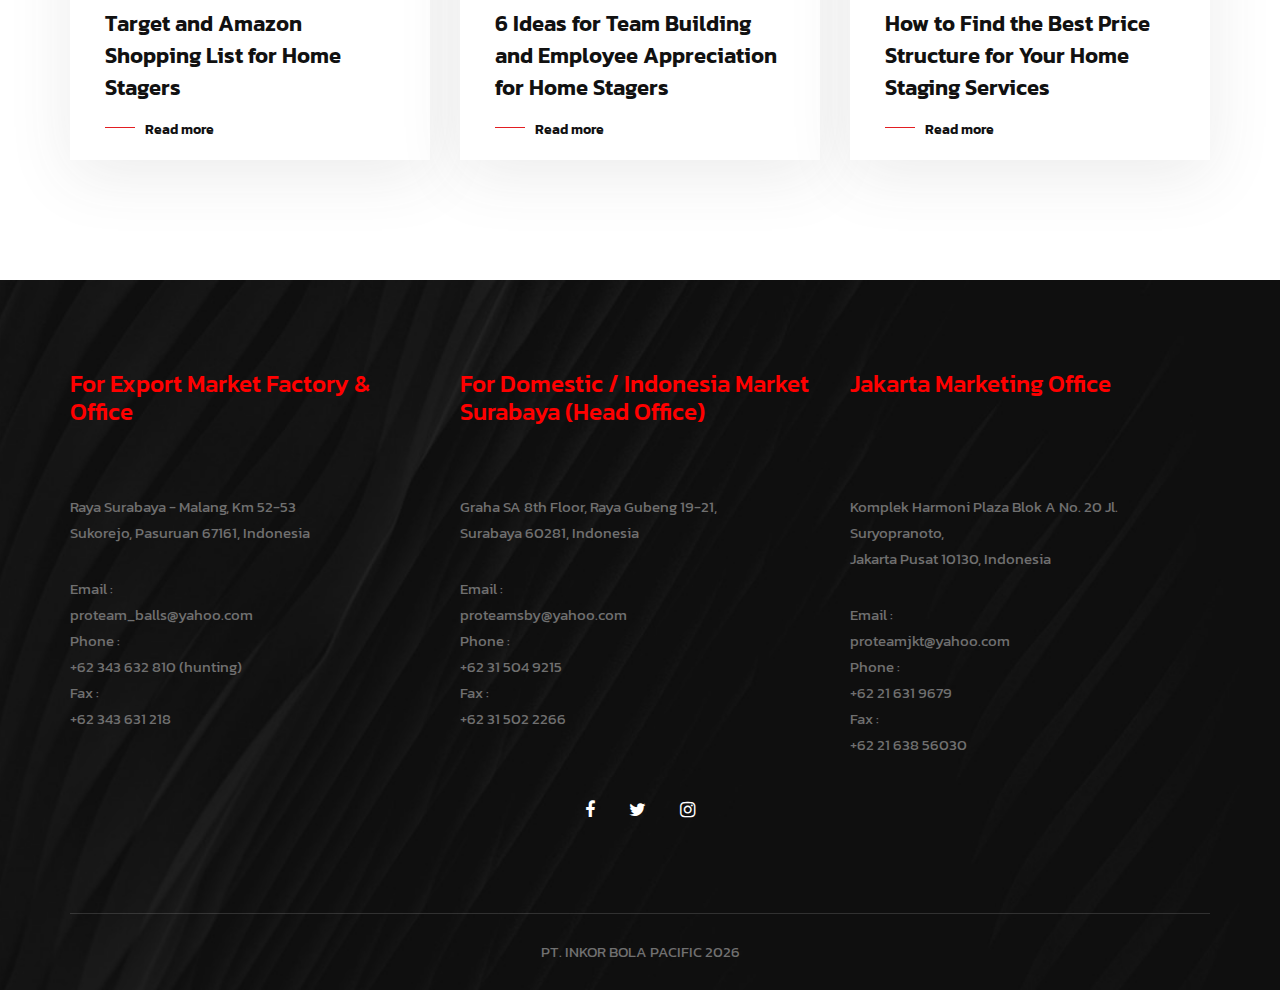
==== commit fd9dc369: "1jan2020" ====
--- a/index.html
+++ b/index.html
@@ -7,7 +7,7 @@
     <meta name="keywords" content="Staging, unica, creative, html">
     <meta name="viewport" content="width=device-width, initial-scale=1.0">
     <meta http-equiv="X-UA-Compatible" content="ie=edge">
-    <title>Proteam</title>
+    <title>Proteam Indonesia</title>
 
     <!-- Google Font -->
     <link href="https://fonts.googleapis.com/css2?family=Kanit:wght@300;400;500;600;700;800;900&display=swap" rel="stylesheet">
@@ -79,14 +79,6 @@
                                 </ul>
                             </li>
                             <li><a href="./projects.html">NEWS</a></li>
-                            <li><a href="#">SUPPORT</a>
-                                <ul class="dropdown">
-                                    <li><a href="./Project-details.html">Project Details</a></li>
-                                    <li><a href="./about.html">About</a></li>
-                                    <li><a href="./services.html">Services</a></li>
-                                    <li><a href="./blog-details.html">Blog Details</a></li>
-                                </ul>
-                            </li>
                             <li><a href="#">MEDIA</a>
                                 <ul class="dropdown">
                                     <li><a href="./Project-details.html">Project Details</a></li>
@@ -103,6 +95,14 @@
                                     <li><a href="./blog-details.html">Blog Details</a></li>
                                 </ul>
                             </li>
+                            <li><a href="#">ABOUT US</a>
+                                <ul class="dropdown">
+                                    <li><a href="./Project-details.html">Project Details</a></li>
+                                    <li><a href="./about.html">About</a></li>
+                                    <li><a href="./services.html">Services</a></li>
+                                    <li><a href="./blog-details.html">Blog Details</a></li>
+                                </ul>
+                            </li>
                         </ul>
                     </nav>
                 </div>
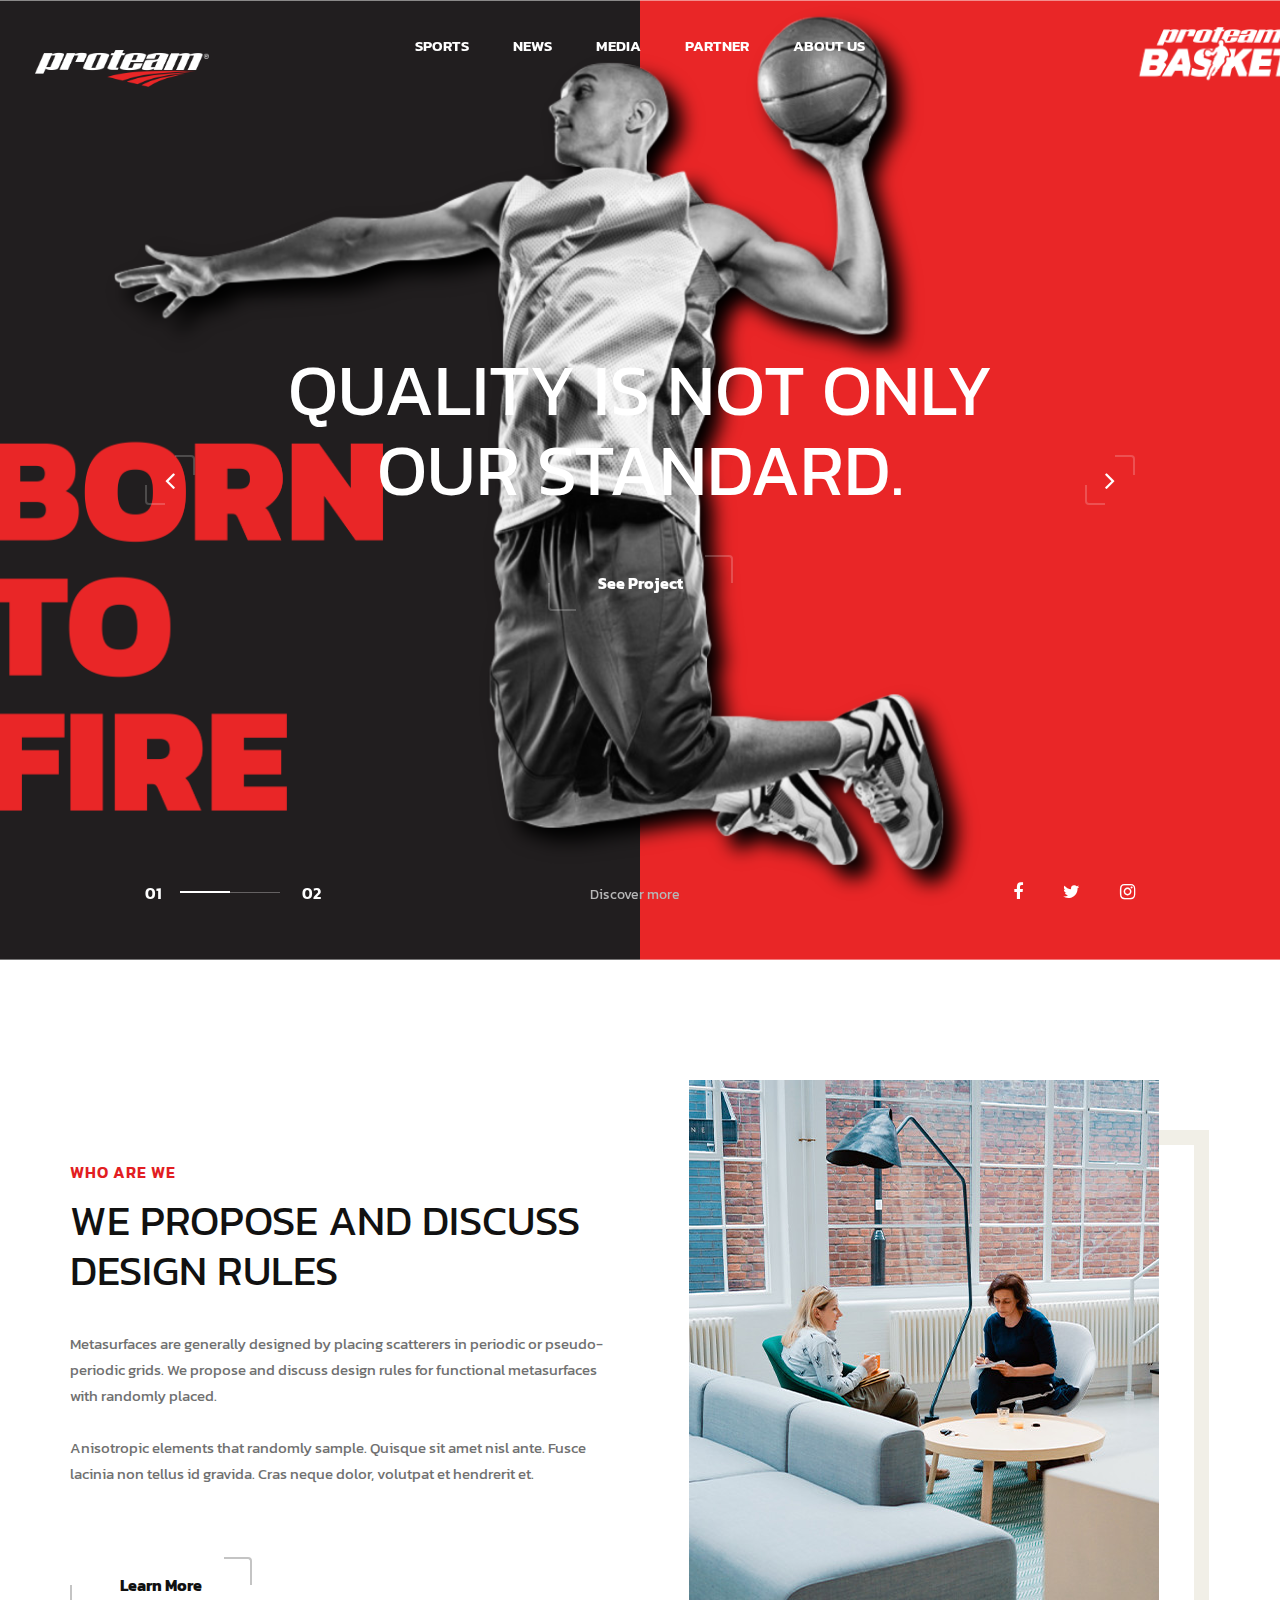
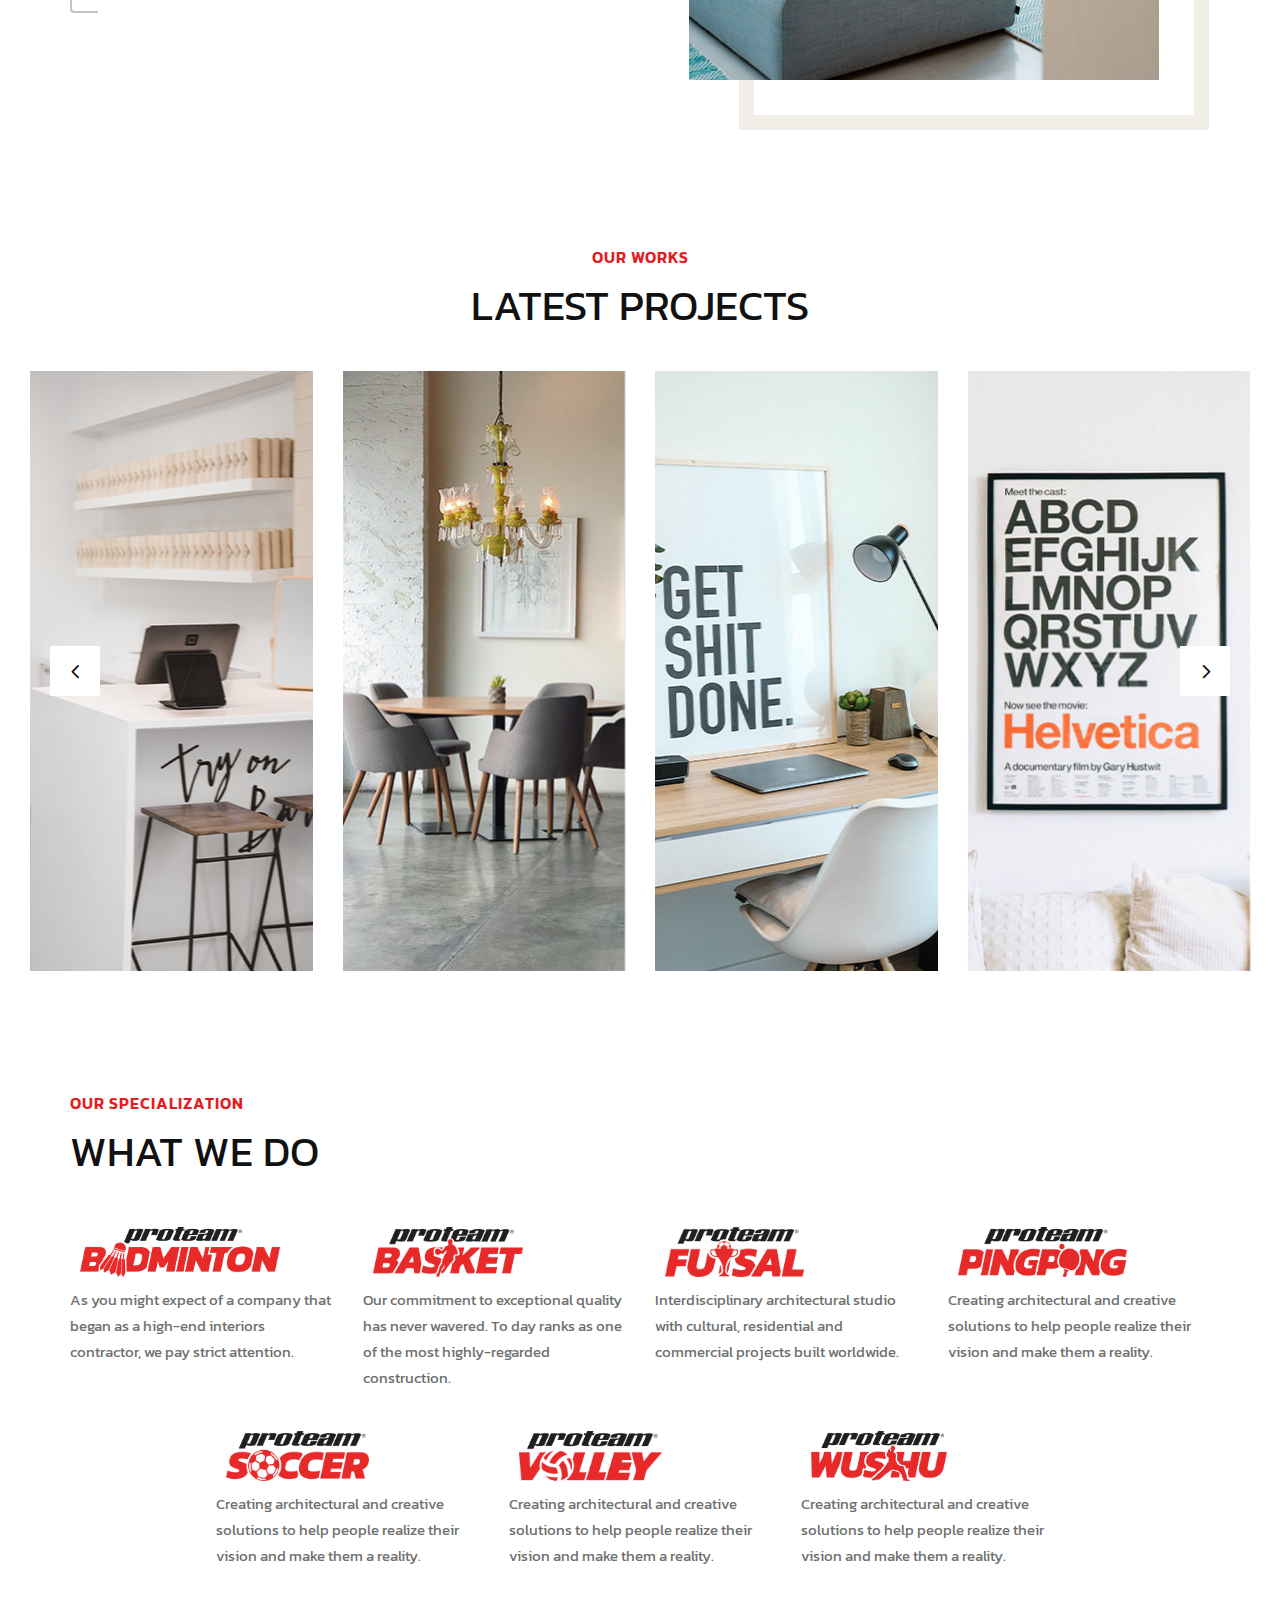
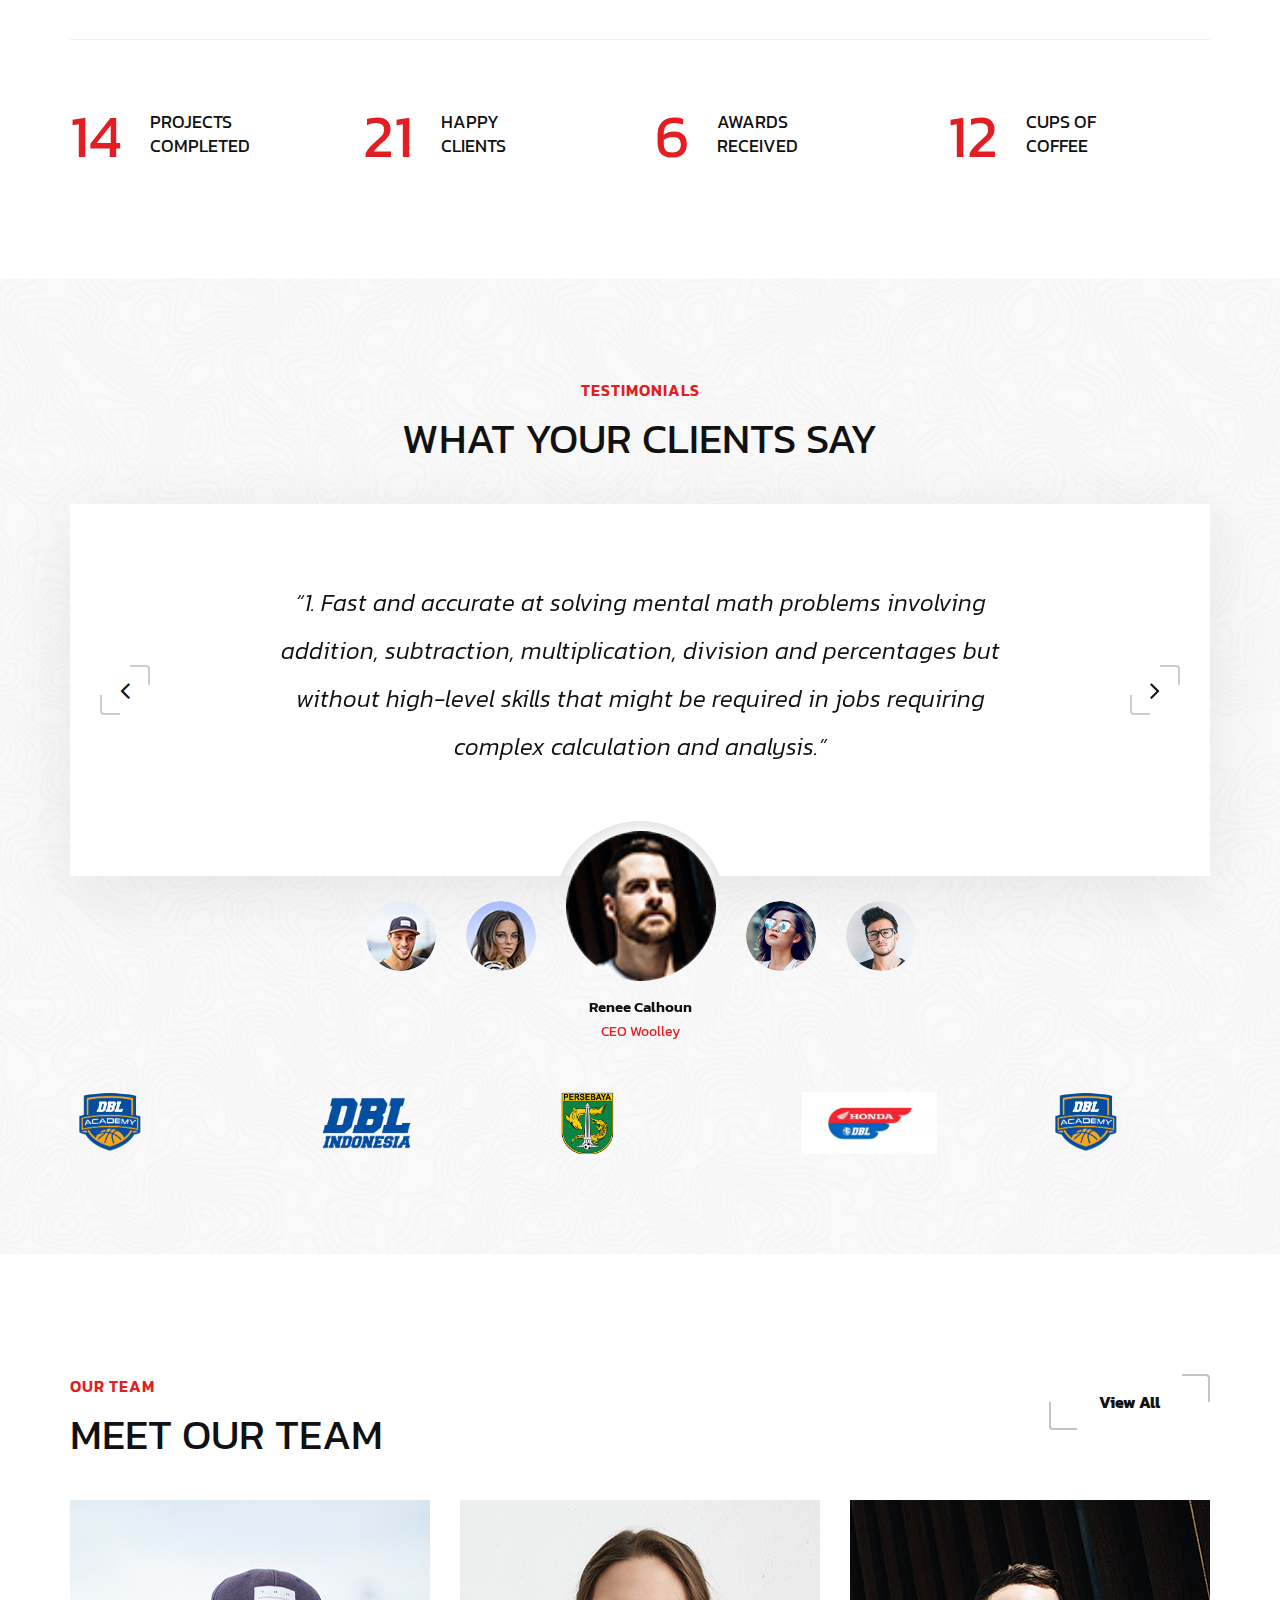
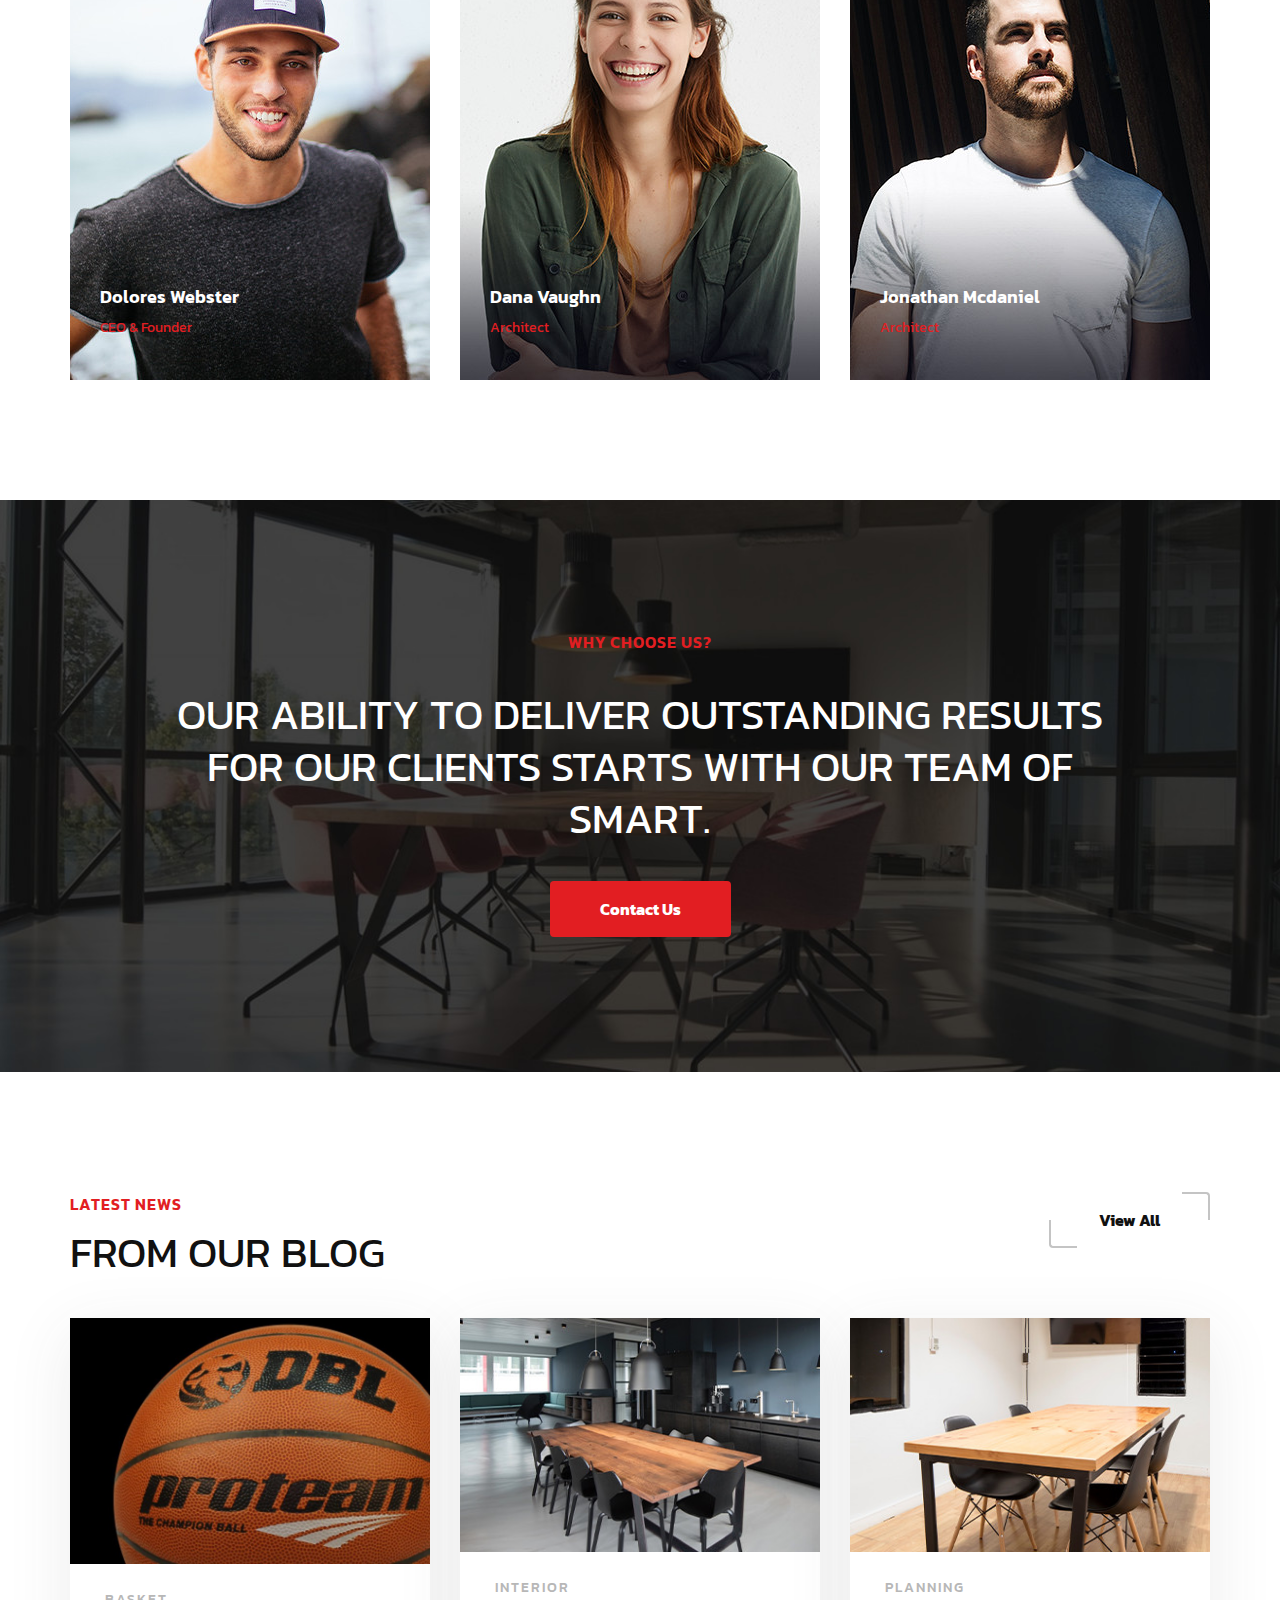
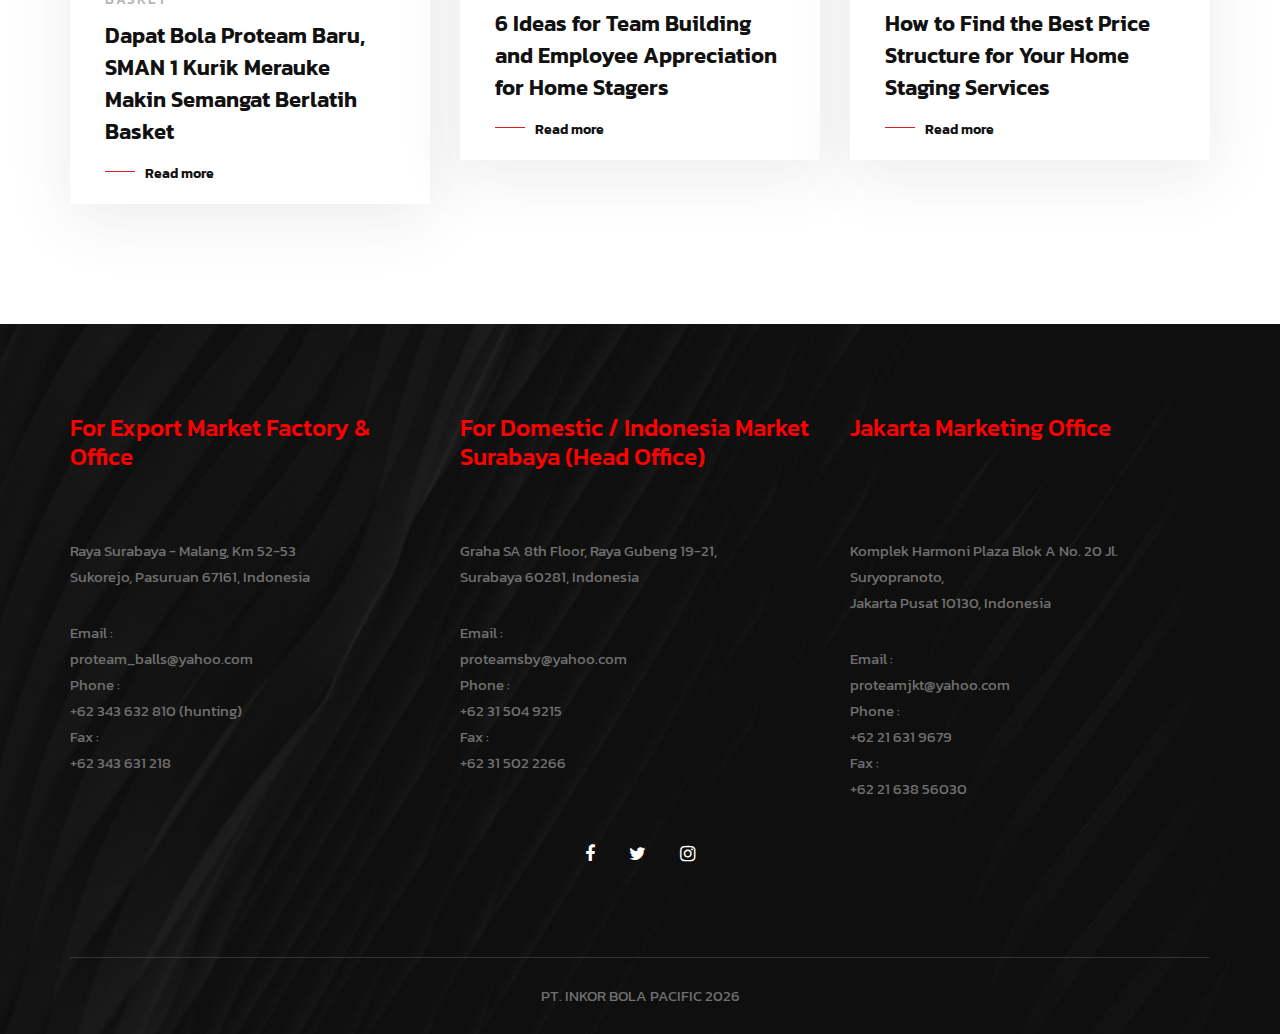
==== commit 68a196ec: "new navbar" ====
--- a/index.html
+++ b/index.html
@@ -49,58 +49,40 @@
             <div class="row">
                 <div class="col-lg-3">
                     <div class="header__logo">
-                        <a href="#"><img src="img/logo/logo-white.png" alt=""></a>
+                        <a href="./index.html"><img src="img/logo/logo-white.png" alt=""></a>
                     </div>
                 </div>
                 <div class="col-lg-6">
                     <nav class="header__menu mobile-menu">
-                        <!-- <ul>
-                            <li class="active"><a href="./index.html">Home</a></li>
-                            <li><a href="./projects.html">Projects</a></li>
-                            <li><a href="./about.html">About</a></li>
-                            <li><a href="#">Pages</a>
-                                <ul class="dropdown">
-                                    <li><a href="./Project-details.html">Project Details</a></li>
-                                    <li><a href="./about.html">About</a></li>
-                                    <li><a href="./services.html">Services</a></li>
-                                    <li><a href="./blog-details.html">Blog Details</a></li>
-                                </ul>
-                            </li>
-                            <li><a href="./blog.html">Blog</a></li>
-                            <li><a href="./contact.html">Contact</a></li>
-                        </ul> -->
                         <ul>
                             <li><a href="#">SPORTS</a>
                                 <ul class="dropdown">
-                                    <li><a href="./Project-details.html">Project Details</a></li>
-                                    <li><a href="./about.html">About</a></li>
-                                    <li><a href="./services.html">Services</a></li>
-                                    <li><a href="./blog-details.html">Blog Details</a></li>
+                                    <li><a href="">Badminton</a></li>
+                                    <li><a href="">Basket</a></li>
+                                    <li><a href="">Futsal</a></li>
+                                    <li><a href="">Pingpong</a></li>
+                                    <li><a href="">Soccer</a></li>
+                                    <li><a href="">Volley</a></li>
+                                    <li><a href="">Wushu</a></li>
                                 </ul>
                             </li>
-                            <li><a href="./projects.html">NEWS</a></li>
+                            <li><a href="">NEWS</a></li>
                             <li><a href="#">MEDIA</a>
                                 <ul class="dropdown">
-                                    <li><a href="./Project-details.html">Project Details</a></li>
-                                    <li><a href="./about.html">About</a></li>
-                                    <li><a href="./services.html">Services</a></li>
-                                    <li><a href="./blog-details.html">Blog Details</a></li>
+                                    <li><a href="">Photos</a></li>
+                                    <li><a href="">Videos</a></li>
                                 </ul>
                             </li>
                             <li><a href="#">PARTNER</a>
                                 <ul class="dropdown">
-                                    <li><a href="./Project-details.html">Project Details</a></li>
-                                    <li><a href="./about.html">About</a></li>
-                                    <li><a href="./services.html">Services</a></li>
-                                    <li><a href="./blog-details.html">Blog Details</a></li>
+                                    <li><a href="">DBL Indonesia</a></li>
+                                    <li><a href="">Persebaya</a></li>
                                 </ul>
                             </li>
                             <li><a href="#">ABOUT US</a>
                                 <ul class="dropdown">
-                                    <li><a href="./Project-details.html">Project Details</a></li>
-                                    <li><a href="./about.html">About</a></li>
-                                    <li><a href="./services.html">Services</a></li>
-                                    <li><a href="./blog-details.html">Blog Details</a></li>
+                                    <li><a href="">Certification</a></li>
+                                    <li><a href="./contact.html">Contact Us</a></li>
                                 </ul>
                             </li>
                         </ul>
@@ -455,22 +437,16 @@
                 <div class="col-lg-12">
                     <div class="logo__carousel owl-carousel">
                         <div class="logo__carousel__item">
-                            <a href="#"><img src="img/logo/logo-1.png" alt=""></a>
+                            <a href="#"><img src="img/partners/logo-dbla.png" alt=""></a>
                         </div>
                         <div class="logo__carousel__item">
-                            <a href="#"><img src="img/logo/logo-2.png" alt=""></a>
+                            <a href="#"><img src="img/partners/logo-dbl.png" alt=""></a>
                         </div>
                         <div class="logo__carousel__item">
-                            <a href="#"><img src="img/logo/logo-3.png" alt=""></a>
+                            <a href="#"><img src="img/partners/logo-persebaya.png" alt=""></a>
                         </div>
                         <div class="logo__carousel__item">
-                            <a href="#"><img src="img/logo/logo-4.png" alt=""></a>
-                        </div>
-                        <div class="logo__carousel__item">
-                            <a href="#"><img src="img/logo/logo-5.png" alt=""></a>
-                        </div>
-                        <div class="logo__carousel__item">
-                            <a href="#"><img src="img/logo/logo-3.png" alt=""></a>
+                            <a href="#"><img src="img/partners/logo-dbl-honda.jpg" alt=""></a>
                         </div>
                     </div>
                 </div>
@@ -586,11 +562,11 @@
                 <div class="col-lg-4 col-md-6 col-sm-6">
                     <div class="latest__item">
                         <div class="latest__item__pic">
-                            <img src="img/blog/latest-1.jpg" alt="">
+                            <img src="img/berita/news1.jpg" alt="">
                         </div>
                         <div class="latest__item__text">
-                            <span>Architecture</span>
-                            <h4>Target and Amazon Shopping List for Home Stagers</h4>
+                            <span>Basket</span>
+                            <h4>Dapat Bola Proteam Baru, SMAN 1 Kurik Merauke Makin Semangat Berlatih Basket</h4>
                             <a href="#">Read more</a>
                         </div>
                     </div>
--- a/css/style.css
+++ b/css/style.css
@@ -935,6 +935,7 @@
 .logo__carousel.owl-carousel .owl-item img {
     display: inline-block;
     width: auto;
+    height: 70px;
 }
 
 .logo__carousel .logo__carousel__item {
